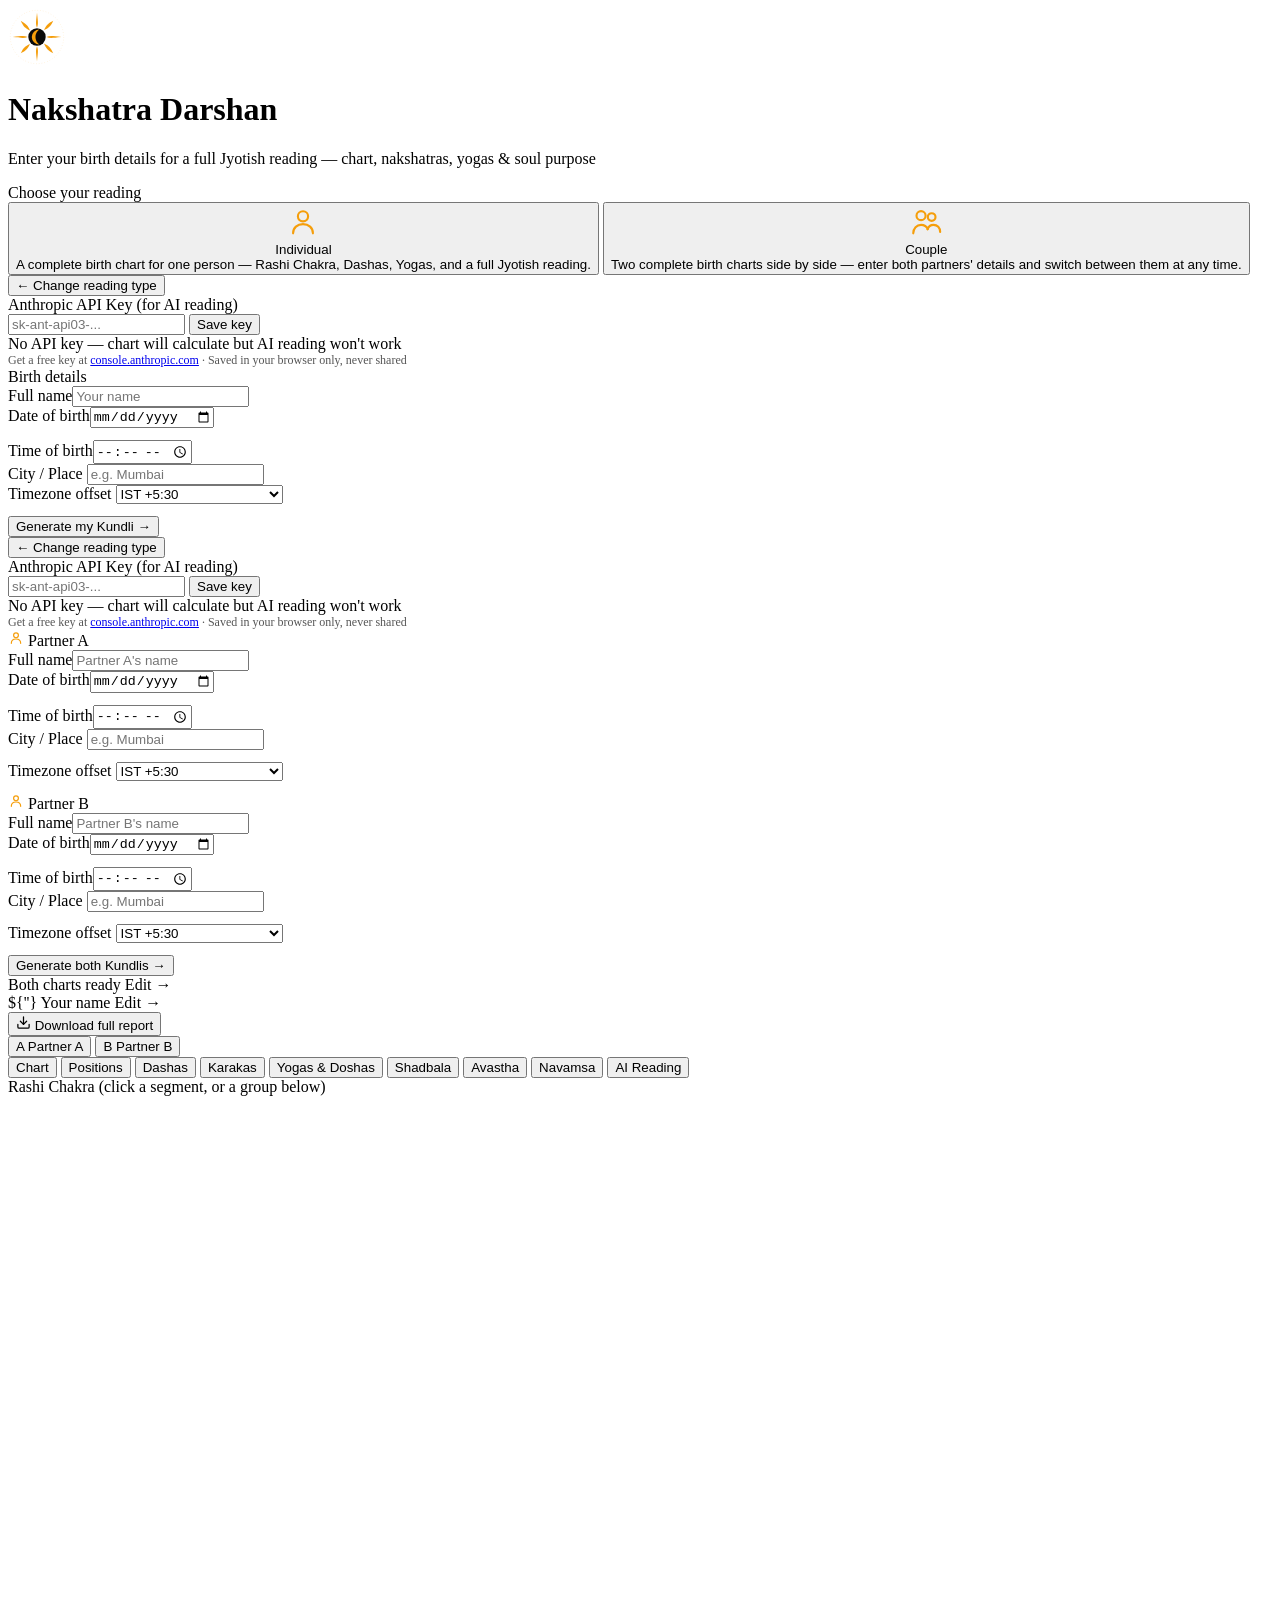
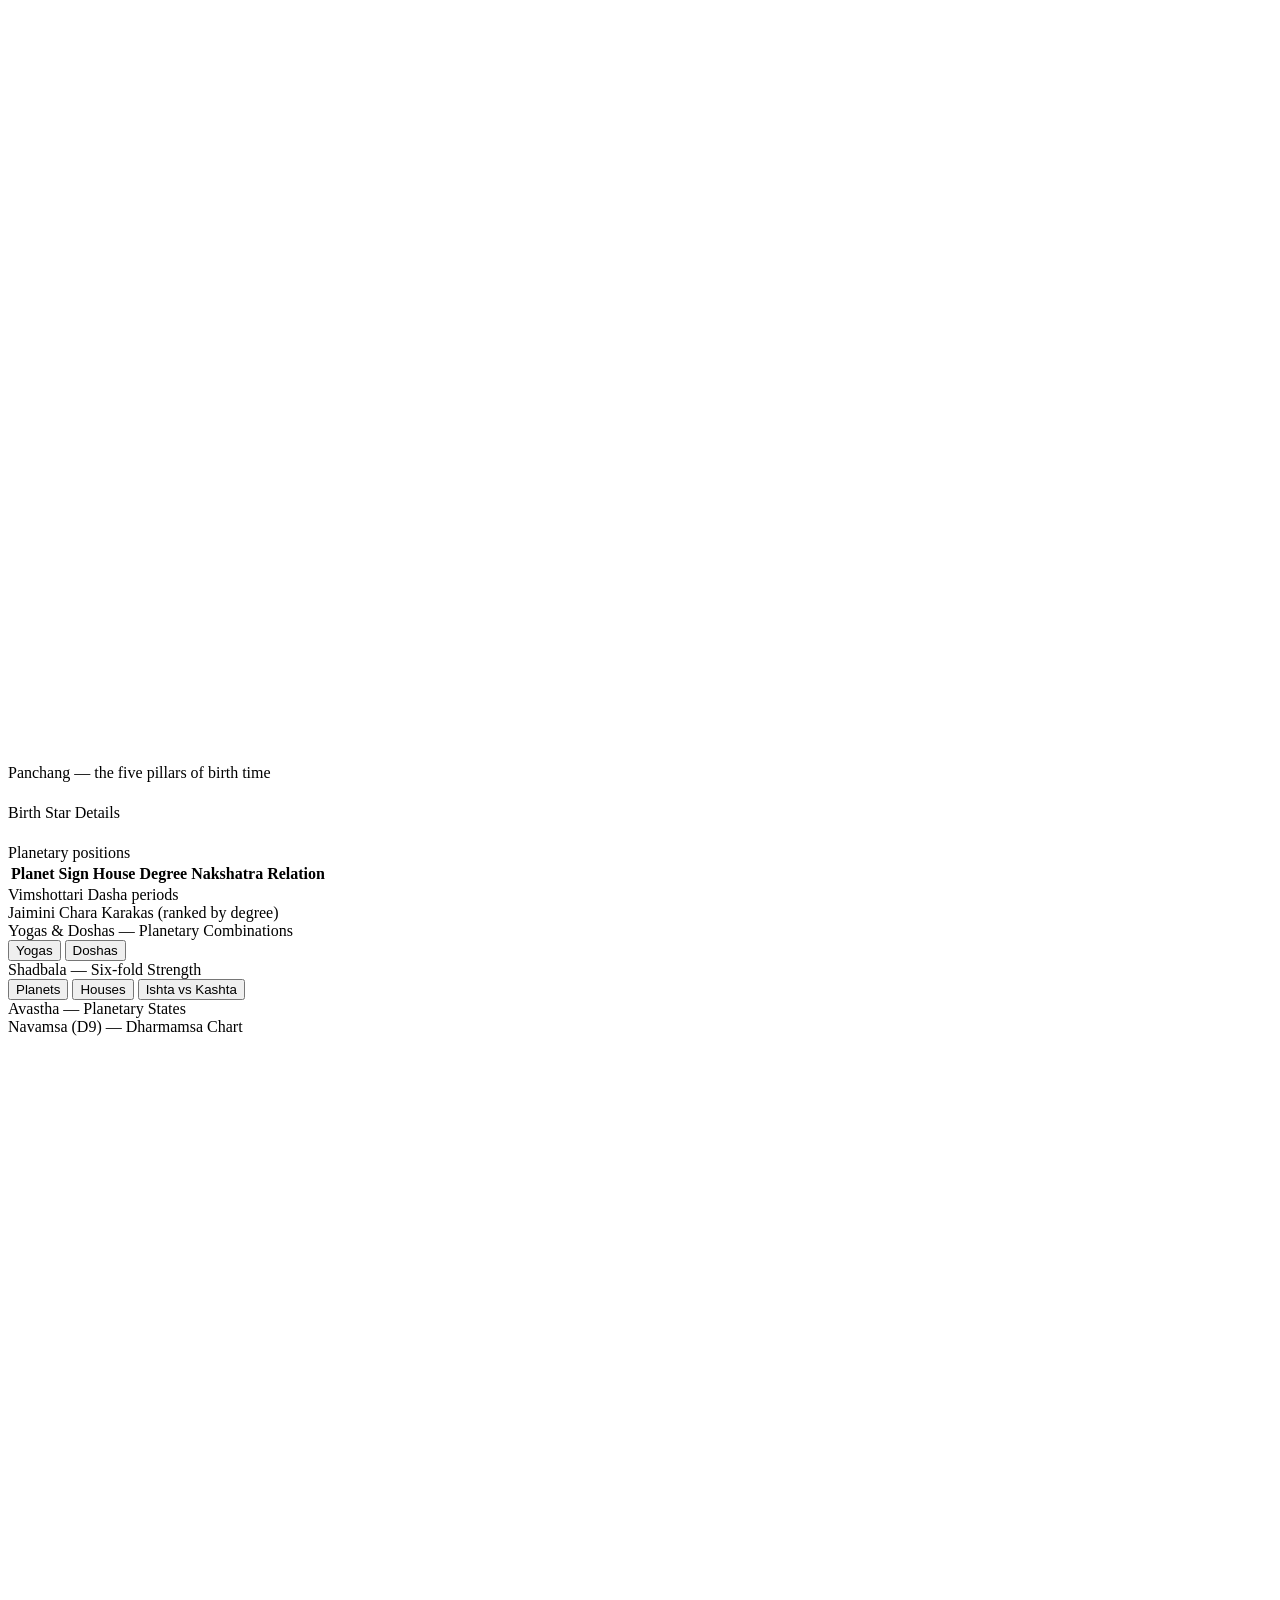
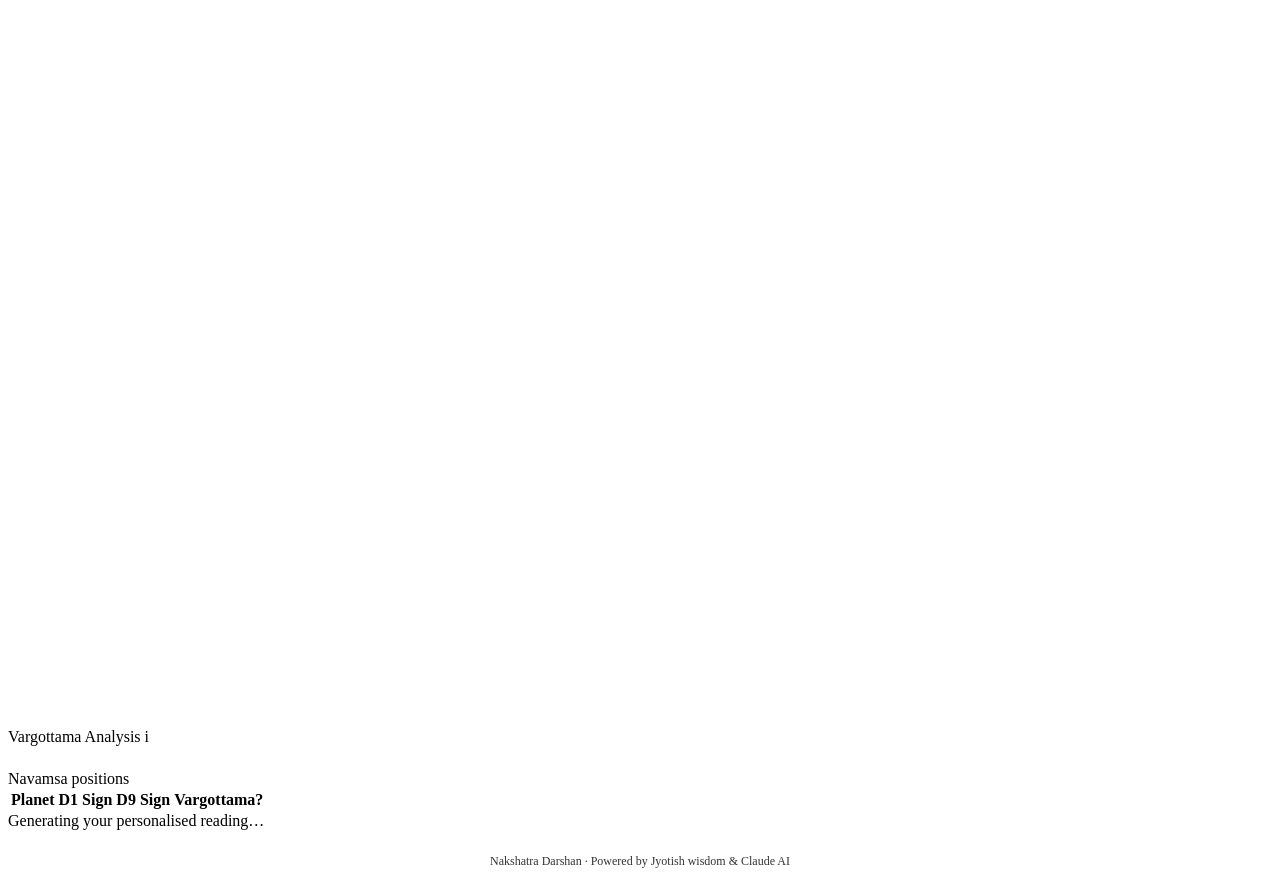
==== index.html @ e96b8506 "Add files via upload" ====
<!DOCTYPE html>
<html lang="en">
<head>
<meta charset="UTF-8">
<meta name="viewport" content="width=device-width, initial-scale=1.0">
<title>Nakshatra Darshan</title>
<link rel="icon" href="data:image/svg+xml,<svg xmlns='http://www.w3.org/2000/svg' viewBox='0 0 100 100'><g fill='%23f59e0b'><path d='M50 5 C51.8 22 53 26.5 50 34 C47 26.5 48.2 22 50 5 Z'/><path d='M50 95 C48.2 78 47 73.5 50 66 C53 73.5 51.8 78 50 95 Z'/><path d='M5 50 C22 48.2 26.5 47 34 50 C26.5 53 22 51.8 5 50 Z'/><path d='M95 50 C78 51.8 73.5 53 66 50 C73.5 47 78 48.2 95 50 Z'/><path d='M20 20 C30.5 26 33.5 29 38 39 C28 34.5 25 31.5 20 20 Z'/><path d='M80 80 C69.5 74 66.5 71 62 61 C72 65.5 75 68.5 80 80 Z'/><path d='M80 20 C74 30.5 71 33.5 61 38 C65.5 28 68.5 25 80 20 Z'/><path d='M20 80 C26 69.5 29 66.5 39 62 C34.5 72 31.5 75 20 80 Z'/></g><circle cx='50' cy='50' r='15.5' fill='%230a0a0a'/><path d='M54.5 36a14 14 0 1 0 0 28 17 17 0 0 1 0-28z' fill='%23f59e0b'/></svg>">
<link rel="stylesheet" href="css/styles.css">
</head>
<body>
<div class="app">

  <div class="hero">
    <div class="sun-icon">
      <svg width="58" height="58" viewBox="0 0 100 100" xmlns="http://www.w3.org/2000/svg">
        <circle cx="50" cy="50" r="46" fill="none" stroke="#f59e0b" stroke-width="0.6" stroke-dasharray="1.4 3.4" opacity="0.4"/>
        <g fill="#f59e0b">
          <path d="M50 8 C51.6 23 52.7 27 50 34 C47.3 27 48.4 23 50 8 Z"/>
          <path d="M50 92 C48.4 77 47.3 73 50 66 C52.7 73 51.6 77 50 92 Z"/>
          <path d="M8 50 C23 48.4 27 47.3 34 50 C27 52.7 23 51.6 8 50 Z"/>
          <path d="M92 50 C77 51.6 73 52.7 66 50 C73 47.3 77 48.4 92 50 Z"/>
          <path d="M22 22 C31.5 27.5 34 30 38 39 C29 34.5 26.5 32 22 22 Z"/>
          <path d="M78 78 C68.5 72.5 66 70 62 61 C71 65.5 73.5 68 78 78 Z"/>
          <path d="M78 22 C73.5 31.5 71 34 62 38 C66.5 29 69 26.5 78 22 Z"/>
          <path d="M22 78 C26.5 68.5 29 66 38 62 C33.5 71 31 73.5 22 78 Z"/>
        </g>
        <circle cx="50" cy="50" r="15" fill="#0a0a0a"/>
        <path d="M54 37a13 13 0 1 0 0 26 16 16 0 0 1 0-26z" fill="#f59e0b"/>
      </svg>
    </div>
    <h1>Nakshatra Darshan</h1>
    <p>Enter your birth details for a full Jyotish reading — chart, nakshatras, yogas & soul purpose</p>
  </div>

  <div id="mode-select" class="mode-select">
    <div class="mode-select-label">Choose your reading</div>
    <div class="mode-cards">
      <button class="mode-card" onclick="chooseMode('individual')">
        <div class="mode-card-icon">
          <svg width="34" height="34" viewBox="0 0 24 24" fill="none" stroke="#f59e0b" stroke-width="1.5" stroke-linecap="round" stroke-linejoin="round">
            <circle cx="12" cy="8" r="3.6"/>
            <path d="M5 20c0-4 3-6.5 7-6.5s7 2.5 7 6.5"/>
          </svg>
        </div>
        <div class="mode-card-title">Individual</div>
        <div class="mode-card-desc">A complete birth chart for one person — Rashi Chakra, Dashas, Yogas, and a full Jyotish reading.</div>
      </button>
      <button class="mode-card" onclick="chooseMode('couple')">
        <div class="mode-card-icon">
          <svg width="34" height="34" viewBox="0 0 24 24" fill="none" stroke="#f59e0b" stroke-width="1.5" stroke-linecap="round" stroke-linejoin="round">
            <circle cx="8.5" cy="7.5" r="3.2"/>
            <circle cx="16" cy="8.5" r="2.7"/>
            <path d="M3 20c0-3.6 2.5-6 5.5-6 2.2 0 4 1.2 4.8 3"/>
            <path d="M13 17.2c.7-2 2.4-3.2 4.3-3.2 2.7 0 4.7 2.1 4.7 5"/>
          </svg>
        </div>
        <div class="mode-card-title">Couple</div>
        <div class="mode-card-desc">Two complete birth charts side by side — enter both partners' details and switch between them at any time.</div>
      </button>
    </div>
  </div>

  <div id="individual-mode" class="hidden">
  <button class="mode-back-btn" onclick="backToModeSelect()">← Change reading type</button>

  <div class="card">
    <div class="section-title">Anthropic API Key (for AI reading)</div>
    <div class="api-key-field">
      <input type="password" id="api-key" placeholder="sk-ant-api03-...">
      <button onclick="saveKey()">Save key</button>
    </div>
    <div id="key-status" class="key-status key-missing">No API key — chart will calculate but AI reading won't work</div>
    <div style="font-size:12px;color:#555">Get a free key at <a href="https://console.anthropic.com" target="_blank">console.anthropic.com</a> · Saved in your browser only, never shared</div>
  </div>

  <div class="card" id="form-card">
    <div class="section-title">Birth details</div>
    <div class="form-grid" style="margin-bottom:12px">
      <div class="field"><label>Full name</label><input type="text" id="name" placeholder="Your name"></div>
      <div class="field"><label>Date of birth</label><input type="date" id="dob"></div>
    </div>
    <div class="form-grid three" style="margin-bottom:12px">
      <div class="field"><label>Time of birth</label><input type="time" id="tob"></div>
      <div class="field city-wrap">
        <label>City / Place</label>
        <input type="text" id="city" placeholder="e.g. Mumbai" autocomplete="off" oninput="cityInput(this.value)" onkeydown="cityKeydown(event)">
        <div class="city-dropdown hidden" id="city-dropdown"></div>
      </div>
      <div class="field"><label>Timezone offset</label>
        <select id="tz">
          <option value="-12">Baker Island −12</option>
          <option value="-11">Samoa −11</option>
          <option value="-10">Hawaii −10</option>
          <option value="-9.5">Marquesas −9:30</option>
          <option value="-9">Alaska −9</option>
          <option value="-8">PST −8</option>
          <option value="-7">MST −7</option>
          <option value="-6">CST −6</option>
          <option value="-5">EST −5</option>
          <option value="-4">Atlantic/Caracas −4</option>
          <option value="-3.5">Newfoundland −3:30</option>
          <option value="-3">Brazil/Argentina −3</option>
          <option value="-2">South Georgia −2</option>
          <option value="-1">Azores −1</option>
          <option value="0">UTC +0</option>
          <option value="1">CET +1</option>
          <option value="2">EET +2</option>
          <option value="3">MSK +3</option>
          <option value="3.5">Iran +3:30</option>
          <option value="4">GST +4</option>
          <option value="4.5">Afghanistan +4:30</option>
          <option value="5">PKT +5</option>
          <option value="5.5" selected>IST +5:30</option>
          <option value="5.75">NPT +5:45</option>
          <option value="6">BST +6</option>
          <option value="6.5">Myanmar +6:30</option>
          <option value="7">WIB +7</option>
          <option value="8">CST +8</option>
          <option value="8.75">Aus. Central West +8:45</option>
          <option value="9">JST/KST +9</option>
          <option value="9.5">ACST +9:30</option>
          <option value="10">AEST +10</option>
          <option value="10.5">Lord Howe +10:30</option>
          <option value="11">Solomon Islands +11</option>
          <option value="12">NZST +12</option>
          <option value="12.75">Chatham +12:45</option>
          <option value="13">Tonga +13</option>
          <option value="14">Line Islands +14</option>
        </select>
      </div>
    </div>
    <input type="hidden" id="lat">
    <input type="hidden" id="lon">
    <div class="loc-status" id="loc-status"></div>
    <div id="form-error" class="error hidden"></div>
    <button class="btn-primary" id="calc-btn" onclick="calculateChart()">Generate my Kundli →</button>
  </div>


  </div>

  <div id="couple-mode" class="hidden">
  <button class="mode-back-btn" onclick="backToModeSelect()">← Change reading type</button>

  <div class="card">
    <div class="section-title">Anthropic API Key (for AI reading)</div>
    <div class="api-key-field">
      <input type="password" id="api-key-couple" placeholder="sk-ant-api03-...">
      <button onclick="saveKeyCouple()">Save key</button>
    </div>
    <div id="key-status-couple" class="key-status key-missing">No API key — chart will calculate but AI reading won't work</div>
    <div style="font-size:12px;color:#555">Get a free key at <a href="https://console.anthropic.com" target="_blank">console.anthropic.com</a> · Saved in your browser only, never shared</div>
  </div>

  <div class="card" id="couple-form-card">
    <div class="couple-person-row">
      <div class="couple-person-block">
        <div class="couple-person-label">
          <svg width="16" height="16" viewBox="0 0 24 24" fill="none" stroke="#f59e0b" stroke-width="1.8" stroke-linecap="round" stroke-linejoin="round"><circle cx="12" cy="8" r="3.6"/><path d="M5 20c0-4 3-6.5 7-6.5s7 2.5 7 6.5"/></svg>
          Partner A
        </div>
        <div class="form-grid" style="margin-bottom:12px">
          <div class="field"><label>Full name</label><input type="text" id="name-a" placeholder="Partner A's name"></div>
          <div class="field"><label>Date of birth</label><input type="date" id="dob-a"></div>
        </div>
        <div class="form-grid" style="margin-bottom:12px">
          <div class="field"><label>Time of birth</label><input type="time" id="tob-a"></div>
          <div class="field city-wrap">
            <label>City / Place</label>
            <input type="text" id="city-a" placeholder="e.g. Mumbai" autocomplete="off" oninput="cityInputFor('a',this.value)" onkeydown="cityKeydownFor('a',event)">
            <div class="city-dropdown hidden" id="city-dropdown-a"></div>
          </div>
        </div>
        <div class="field" style="margin-bottom:12px"><label>Timezone offset</label>
          <select id="tz-a">
            <option value="-12">Baker Island −12</option>
            <option value="-11">Samoa −11</option>
            <option value="-10">Hawaii −10</option>
            <option value="-9.5">Marquesas −9:30</option>
            <option value="-9">Alaska −9</option>
            <option value="-8">PST −8</option>
            <option value="-7">MST −7</option>
            <option value="-6">CST −6</option>
            <option value="-5">EST −5</option>
            <option value="-4">Atlantic/Caracas −4</option>
            <option value="-3.5">Newfoundland −3:30</option>
            <option value="-3">Brazil/Argentina −3</option>
            <option value="-2">South Georgia −2</option>
            <option value="-1">Azores −1</option>
            <option value="0">UTC +0</option>
            <option value="1">CET +1</option>
            <option value="2">EET +2</option>
            <option value="3">MSK +3</option>
            <option value="3.5">Iran +3:30</option>
            <option value="4">GST +4</option>
            <option value="4.5">Afghanistan +4:30</option>
            <option value="5">PKT +5</option>
            <option value="5.5" selected>IST +5:30</option>
            <option value="5.75">NPT +5:45</option>
            <option value="6">BST +6</option>
            <option value="6.5">Myanmar +6:30</option>
            <option value="7">WIB +7</option>
            <option value="8">CST +8</option>
            <option value="8.75">Aus. Central West +8:45</option>
            <option value="9">JST/KST +9</option>
            <option value="9.5">ACST +9:30</option>
            <option value="10">AEST +10</option>
            <option value="10.5">Lord Howe +10:30</option>
            <option value="11">Solomon Islands +11</option>
            <option value="12">NZST +12</option>
            <option value="12.75">Chatham +12:45</option>
            <option value="13">Tonga +13</option>
            <option value="14">Line Islands +14</option>
          </select>
        </div>
        <input type="hidden" id="lat-a">
        <input type="hidden" id="lon-a">
        <div class="loc-status" id="loc-status-a"></div>
      </div>

      <div class="couple-divider"></div>

      <div class="couple-person-block">
        <div class="couple-person-label">
          <svg width="16" height="16" viewBox="0 0 24 24" fill="none" stroke="#f59e0b" stroke-width="1.8" stroke-linecap="round" stroke-linejoin="round"><circle cx="12" cy="8" r="3.6"/><path d="M5 20c0-4 3-6.5 7-6.5s7 2.5 7 6.5"/></svg>
          Partner B
        </div>
        <div class="form-grid" style="margin-bottom:12px">
          <div class="field"><label>Full name</label><input type="text" id="name-b" placeholder="Partner B's name"></div>
          <div class="field"><label>Date of birth</label><input type="date" id="dob-b"></div>
        </div>
        <div class="form-grid" style="margin-bottom:12px">
          <div class="field"><label>Time of birth</label><input type="time" id="tob-b"></div>
          <div class="field city-wrap">
            <label>City / Place</label>
            <input type="text" id="city-b" placeholder="e.g. Mumbai" autocomplete="off" oninput="cityInputFor('b',this.value)" onkeydown="cityKeydownFor('b',event)">
            <div class="city-dropdown hidden" id="city-dropdown-b"></div>
          </div>
        </div>
        <div class="field" style="margin-bottom:12px"><label>Timezone offset</label>
          <select id="tz-b">
            <option value="-12">Baker Island −12</option>
            <option value="-11">Samoa −11</option>
            <option value="-10">Hawaii −10</option>
            <option value="-9.5">Marquesas −9:30</option>
            <option value="-9">Alaska −9</option>
            <option value="-8">PST −8</option>
            <option value="-7">MST −7</option>
            <option value="-6">CST −6</option>
            <option value="-5">EST −5</option>
            <option value="-4">Atlantic/Caracas −4</option>
            <option value="-3.5">Newfoundland −3:30</option>
            <option value="-3">Brazil/Argentina −3</option>
            <option value="-2">South Georgia −2</option>
            <option value="-1">Azores −1</option>
            <option value="0">UTC +0</option>
            <option value="1">CET +1</option>
            <option value="2">EET +2</option>
            <option value="3">MSK +3</option>
            <option value="3.5">Iran +3:30</option>
            <option value="4">GST +4</option>
            <option value="4.5">Afghanistan +4:30</option>
            <option value="5">PKT +5</option>
            <option value="5.5" selected>IST +5:30</option>
            <option value="5.75">NPT +5:45</option>
            <option value="6">BST +6</option>
            <option value="6.5">Myanmar +6:30</option>
            <option value="7">WIB +7</option>
            <option value="8">CST +8</option>
            <option value="8.75">Aus. Central West +8:45</option>
            <option value="9">JST/KST +9</option>
            <option value="9.5">ACST +9:30</option>
            <option value="10">AEST +10</option>
            <option value="10.5">Lord Howe +10:30</option>
            <option value="11">Solomon Islands +11</option>
            <option value="12">NZST +12</option>
            <option value="12.75">Chatham +12:45</option>
            <option value="13">Tonga +13</option>
            <option value="14">Line Islands +14</option>
          </select>
        </div>
        <input type="hidden" id="lat-b">
        <input type="hidden" id="lon-b">
        <div class="loc-status" id="loc-status-b"></div>
      </div>
    </div>
    <div id="couple-form-error" class="error hidden"></div>
    <button class="btn-primary" id="calc-btn-couple" onclick="calculateCoupleCharts()">Generate both Kundlis →</button>
  </div>

  <div class="card collapsed-name-card hidden" id="couple-name-card" onclick="expandCoupleFormCard()">
    <span class="name-card-edit-spacer"></span>
    <span class="name-card-center">
      <span class="name-card-text" id="couple-name-card-text">Both charts ready</span>
    </span>
    <span class="name-card-edit">Edit →</span>
  </div>

  </div>

  <div class="card collapsed-name-card hidden" id="name-card" onclick="expandFormCard()">
    <span class="name-card-edit-spacer"></span>
    <span class="name-card-center">
      <span class="name-card-icon">${''}</span>
      <span class="name-card-text" id="name-card-text">Your name</span>
    </span>
    <span class="name-card-edit">Edit →</span>
  </div>

  <div class="download-row hidden" id="download-row">
    <button class="btn-download" onclick="downloadReport()">
      <svg width="15" height="15" viewBox="0 0 24 24" fill="none" stroke="currentColor" stroke-width="2" stroke-linecap="round" stroke-linejoin="round"><path d="M21 15v4a2 2 0 0 1-2 2H5a2 2 0 0 1-2-2v-4"/><polyline points="7 10 12 15 17 10"/><line x1="12" y1="15" x2="12" y2="3"/></svg>
      Download full report
    </button>
  </div>

  <div id="result-area" class="hidden">
    <div id="person-switcher" class="person-switcher hidden">
      <button class="person-switch-btn active" id="switch-btn-a" onclick="switchActivePerson('a')">
        <span class="person-switch-initial" id="switch-initial-a">A</span>
        <span id="switch-name-a">Partner A</span>
      </button>
      <button class="person-switch-btn" id="switch-btn-b" onclick="switchActivePerson('b')">
        <span class="person-switch-initial" id="switch-initial-b">B</span>
        <span id="switch-name-b">Partner B</span>
      </button>
    </div>
    <div class="card">
      <div class="tab-row">
        <button class="tab active" onclick="showTab('chart')">Chart</button>
        <button class="tab" onclick="showTab('positions')">Positions</button>
        <button class="tab" onclick="showTab('dashas')">Dashas</button>
        <button class="tab" onclick="showTab('karakas')">Karakas</button>
        <button class="tab" onclick="showTab('yogadosha')">Yogas &amp; Doshas</button>
        <button class="tab" onclick="showTab('shadbala')">Shadbala</button>
        <button class="tab" onclick="showTab('avastha')">Avastha</button>
        <button class="tab" onclick="showTab('navamsa')">Navamsa</button>
        <button class="tab" onclick="showTab('reading')">AI Reading</button>
      </div>

      <div id="tab-chart">
        <div class="section-title">Rashi Chakra (click a segment, or a group below)</div>
        <div class="trikona-btn-row" id="trikona-btn-row"></div>
        <div class="kundli-center">
          <svg class="kundli-svg" id="kundli-svg" viewBox="0 0 260 260" xmlns="http://www.w3.org/2000/svg" preserveAspectRatio="xMidYMid meet"></svg>
        </div>
        <div id="personality-snapshot" class="personality-snapshot hidden"></div>
        <div id="segment-detail" class="segment-detail hidden"></div>
        <div id="group-detail" class="segment-detail hidden"></div>
      </div>

      <div id="tab-positions" class="hidden">
        <div class="section-title">Panchang — the five pillars of birth time</div>
        <div id="panchang-grid" class="panchang-grid"></div>

        <div class="section-title" style="margin-top:22px">Birth Star Details</div>
        <div id="nakshatra-koota-grid" class="koota-grid"></div>

        <div class="section-title" style="margin-top:22px">Planetary positions</div>
        <div style="overflow-x:auto">
        <table class="planet-table">
          <thead><tr><th>Planet</th><th>Sign</th><th>House</th><th>Degree</th><th>Nakshatra</th><th>Relation</th></tr></thead>
          <tbody id="planet-tbody"></tbody>
        </table>
        </div>
      </div>

      <div id="tab-dashas" class="hidden">
        <div class="section-title">Vimshottari Dasha periods</div>
        <div id="dasha-list"></div>
      </div>

      <div id="tab-karakas" class="hidden">
        <div class="section-title">Jaimini Chara Karakas (ranked by degree)</div>
        <div id="karaka-list"></div>
      </div>

      <div id="tab-yogadosha" class="hidden">
        <div class="section-title">Yogas &amp; Doshas — Planetary Combinations</div>
        <div class="subtab-row">
          <button class="subtab active" onclick="showYDSubtab('yogas')">Yogas</button>
          <button class="subtab" onclick="showYDSubtab('doshas')">Doshas</button>
        </div>
        <div id="yd-content"></div>
      </div>

      <div id="tab-shadbala" class="hidden">
        <div class="section-title">Shadbala — Six-fold Strength</div>
        <div class="subtab-row">
          <button class="subtab active" onclick="showShadbalaSubtab('planets')">Planets</button>
          <button class="subtab" onclick="showShadbalaSubtab('houses')">Houses</button>
          <button class="subtab" onclick="showShadbalaSubtab('ishtakashta')">Ishta vs Kashta</button>
        </div>
        <div id="shadbala-sub-planets"><div id="shadbala-content"></div></div>
        <div id="shadbala-sub-houses" class="hidden"><div id="bhava-bala-content"></div></div>
        <div id="shadbala-sub-ishtakashta" class="hidden"><div id="ishta-kashta-content"></div></div>
      </div>

      <div id="tab-avastha" class="hidden">
        <div class="section-title">Avastha — Planetary States</div>
        <div id="avastha-content"></div>
      </div>

      <div id="tab-navamsa" class="hidden">
        <div class="section-title">Navamsa (D9) — Dharmamsa Chart</div>
        <div id="navamsa-asc-card" class="navamsa-asc-card"></div>
        <div class="kundli-center">
          <svg class="kundli-svg" id="navamsa-svg" viewBox="0 0 260 260" xmlns="http://www.w3.org/2000/svg" preserveAspectRatio="xMidYMid meet"></svg>
        </div>
        <div id="navamsa-segment-detail" class="segment-detail hidden"></div>
        <div class="section-title" id="vargottama-section-header" style="margin-top:1.5rem">Vargottama Analysis <span class="info-icon" id="vargottama-info-trigger">i</span></div>
        <div id="vargottama-summary"></div>
        <div class="section-title" style="margin-top:1.5rem">Navamsa positions</div>
        <div style="overflow-x:auto">
        <table class="planet-table">
          <thead><tr><th>Planet</th><th>D1 Sign</th><th>D9 Sign</th><th>Vargottama?</th></tr></thead>
          <tbody id="navamsa-tbody"></tbody>
        </table>
        </div>
      </div>

      <div id="tab-reading" class="hidden">
        <div id="reading-content">
          <div class="status"><span class="spinner"></span>Generating your personalised reading…</div>
        </div>
      </div>
    </div>
  </div>

  <div style="text-align:center;padding:1.5rem 0 0.5rem;font-size:12px;color:#333">
    Nakshatra Darshan · Powered by Jyotish wisdom & Claude AI
  </div>
</div>

<script src="js/ephemeris.js"></script>
<script src="js/vsop-data.js"></script>
<script src="js/ephemeris-cont.js"></script>
<script src="js/yogas-doshas-panchang.js"></script>
<script src="js/shadbala-dashas.js"></script>
<script src="js/timezone-lookup.js"></script>
<script src="js/app-state.js"></script>
<script src="js/render-chart.js"></script>
<script src="js/render-tabs.js"></script>
</body>
</html>
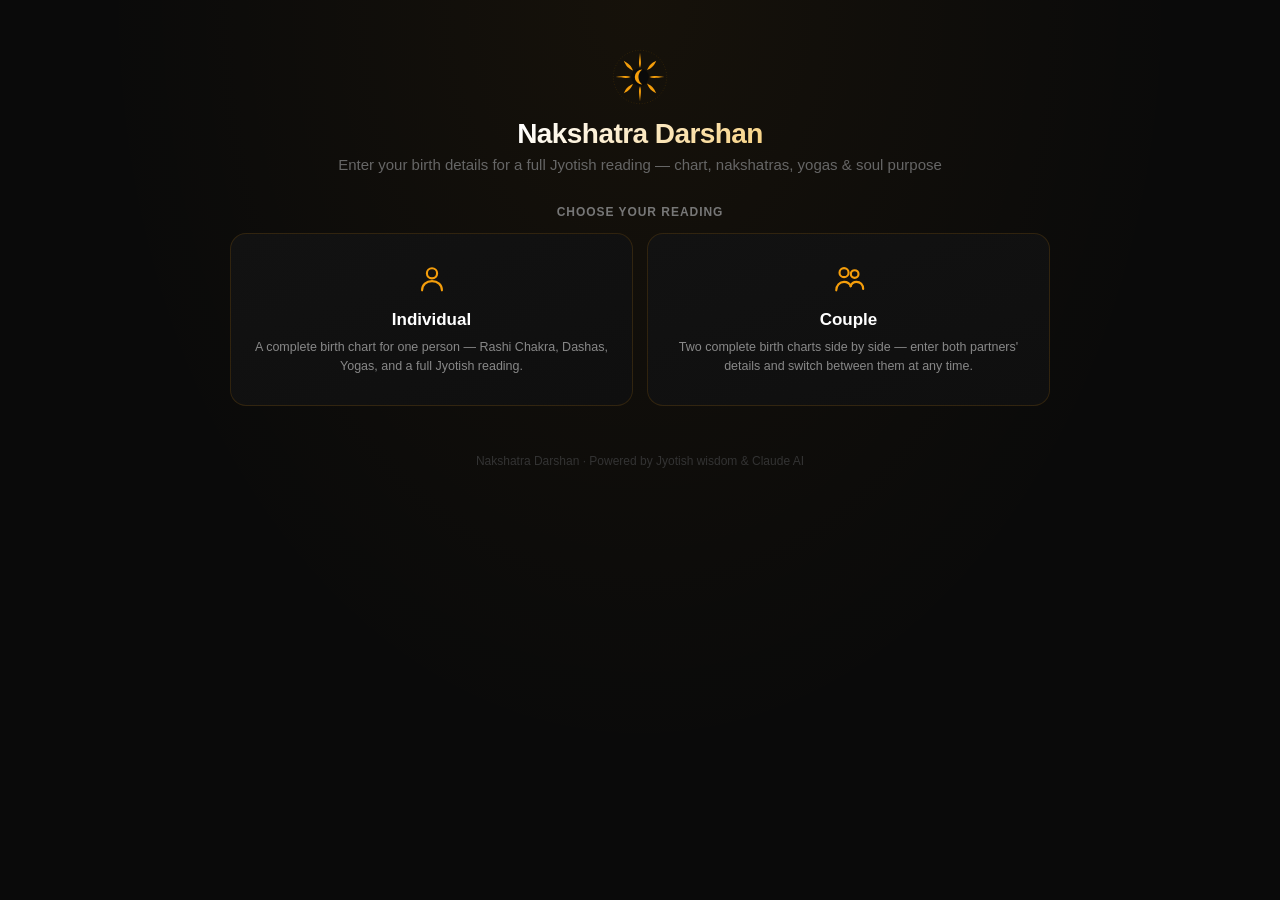
==== commit c14f4e4c: "Add files via upload" ====
--- a/index.html
+++ b/index.html
@@ -328,10 +328,10 @@
     <div class="card">
       <div class="tab-row">
         <button class="tab active" onclick="showTab('chart')">Chart</button>
-        <button class="tab" onclick="showTab('positions')">Positions</button>
+        <button class="tab" onclick="showTab('positions')">Panchang &amp; Positions</button>
         <button class="tab" onclick="showTab('dashas')">Dashas</button>
         <button class="tab" onclick="showTab('karakas')">Karakas</button>
-        <button class="tab" onclick="showTab('yogadosha')">Yogas &amp; Doshas</button>
+        <button class="tab" onclick="showTab('yogadosha')">Yog &amp; Dosh</button>
         <button class="tab" onclick="showTab('shadbala')">Shadbala</button>
         <button class="tab" onclick="showTab('avastha')">Avastha</button>
         <button class="tab" onclick="showTab('navamsa')">Navamsa</button>
@@ -353,10 +353,10 @@
         <div class="section-title">Panchang — the five pillars of birth time</div>
         <div id="panchang-grid" class="panchang-grid"></div>
 
-        <div class="section-title" style="margin-top:22px">Birth Star Details</div>
+        <div class="section-title" style="margin-top:26px">Birth Star &amp; Rashi</div>
         <div id="nakshatra-koota-grid" class="koota-grid"></div>
 
-        <div class="section-title" style="margin-top:22px">Planetary positions</div>
+        <div class="section-title" style="margin-top:26px">Planetary positions</div>
         <div style="overflow-x:auto">
         <table class="planet-table">
           <thead><tr><th>Planet</th><th>Sign</th><th>House</th><th>Degree</th><th>Nakshatra</th><th>Relation</th></tr></thead>
@@ -376,7 +376,7 @@
       </div>
 
       <div id="tab-yogadosha" class="hidden">
-        <div class="section-title">Yogas &amp; Doshas — Planetary Combinations</div>
+        <div class="section-title">Yog &amp; Dosh — Planetary Combinations</div>
         <div class="subtab-row">
           <button class="subtab active" onclick="showYDSubtab('yogas')">Yogas</button>
           <button class="subtab" onclick="showYDSubtab('doshas')">Doshas</button>
--- a/css/styles.css
+++ b/css/styles.css
@@ -0,0 +1,282 @@
+*{box-sizing:border-box;margin:0;padding:0}
+  body{font-family:-apple-system,BlinkMacSystemFont,'Segoe UI',sans-serif;background:#0a0a0a radial-gradient(ellipse at top,rgba(245,158,11,0.05),transparent 60%);color:#fff;min-height:100vh;padding:2rem 1rem}
+  .app{max-width:820px;margin:0 auto}
+  .hero{text-align:center;margin-bottom:2rem;padding-top:1rem}
+  .sun-icon{margin-bottom:12px}
+  .sun-icon svg{display:block;margin:0 auto}
+  .hero h1{font-size:28px;font-weight:600;margin-bottom:6px;letter-spacing:-0.02em;background:linear-gradient(135deg,#fff 35%,#f8d488 65%,#f59e0b 100%);-webkit-background-clip:text;background-clip:text;color:transparent}
+  .hero p{font-size:15px;color:#666}
+  .mode-select{margin-bottom:1.5rem}
+  .mode-select-label{text-align:center;font-size:12px;font-weight:600;color:#777;text-transform:uppercase;letter-spacing:0.08em;margin-bottom:14px}
+  .mode-cards{display:grid;grid-template-columns:1fr 1fr;gap:14px}
+  .mode-card{background:linear-gradient(160deg,#121212,#0f0f0f);border:1px solid rgba(245,158,11,0.14);border-radius:16px;padding:1.75rem 1.5rem;text-align:center;cursor:pointer;transition:all 0.2s;color:#fff;font-family:inherit}
+  .mode-card:hover{border-color:rgba(245,158,11,0.5);transform:translateY(-2px);box-shadow:0 8px 24px rgba(0,0,0,0.35)}
+  .mode-card-icon{display:flex;align-items:center;justify-content:center;margin-bottom:14px}
+  .mode-card-title{font-size:17px;font-weight:700;margin-bottom:8px;color:#fff}
+  .mode-card-desc{font-size:12.5px;color:#888;line-height:1.55}
+  .mode-back-btn{display:inline-block;background:none;border:none;color:#888;font-size:13px;cursor:pointer;margin-bottom:1rem;padding:0;font-family:inherit;transition:color 0.15s}
+  .mode-back-btn:hover{color:#f59e0b}
+  .couple-person-row{display:grid;grid-template-columns:1fr auto 1fr;gap:18px;align-items:start}
+  .couple-person-block{min-width:0}
+  .couple-person-label{display:flex;align-items:center;gap:7px;font-size:13px;font-weight:700;color:#f59e0b;margin-bottom:14px;text-transform:uppercase;letter-spacing:0.04em}
+  .couple-divider{width:1px;background:rgba(245,158,11,0.15);align-self:stretch;margin-top:6px}
+  .person-switcher{display:flex;gap:10px;margin-bottom:1rem}
+  .person-switch-btn{flex:1;display:flex;align-items:center;justify-content:center;gap:8px;padding:10px 14px;font-size:13.5px;font-weight:600;background:linear-gradient(160deg,#121212,#0f0f0f);border:1px solid rgba(245,158,11,0.14);border-radius:12px;color:#999;cursor:pointer;transition:all 0.2s;font-family:inherit}
+  .person-switch-btn:hover{border-color:rgba(245,158,11,0.4);color:#ccc}
+  .person-switch-btn.active{border-color:#f59e0b;color:#fff;background:linear-gradient(160deg,rgba(245,158,11,0.14),rgba(245,158,11,0.05))}
+  .person-switch-initial{width:22px;height:22px;border-radius:50%;background:rgba(245,158,11,0.15);border:1px solid rgba(245,158,11,0.4);display:flex;align-items:center;justify-content:center;font-size:11px;font-weight:700;color:#f59e0b;flex-shrink:0}
+  @media(max-width:640px){
+    .mode-cards{grid-template-columns:1fr}
+    .couple-person-row{grid-template-columns:1fr}
+    .couple-divider{display:none}
+  }
+  .card{background:linear-gradient(160deg,#121212,#0f0f0f);border:1px solid rgba(245,158,11,0.1);border-radius:14px;padding:1.5rem;margin-bottom:1rem;box-shadow:0 2px 16px rgba(0,0,0,0.3)}
+  .collapsed-name-card{display:grid;grid-template-columns:1fr auto 1fr;align-items:center;gap:10px;padding:0.9rem 1.25rem;cursor:pointer;transition:border-color 0.2s}
+  .collapsed-name-card:hover{border-color:rgba(245,158,11,0.35)}
+  .collapsed-name-card .name-card-edit-spacer{justify-self:start}
+  .collapsed-name-card .name-card-center{display:flex;align-items:center;gap:10px;justify-self:center}
+  .collapsed-name-card .name-card-icon{width:30px;height:30px;border-radius:50%;background:rgba(245,158,11,0.12);border:1px solid rgba(245,158,11,0.4);display:flex;align-items:center;justify-content:center;color:#f59e0b;font-weight:700;font-size:13px;flex-shrink:0}
+  .collapsed-name-card .name-card-text{font-size:15px;font-weight:600;color:#fff;white-space:nowrap}
+  .collapsed-name-card .name-card-edit{font-size:12px;color:#888;justify-self:end}
+  .collapsed-name-card:hover .name-card-edit{color:#f59e0b}
+  .download-row{margin-bottom:1rem}
+  .btn-download{width:100%;display:flex;align-items:center;justify-content:center;gap:8px;padding:11px;font-size:13.5px;font-weight:600;background:transparent;color:#f59e0b;border:1px solid rgba(245,158,11,0.35);border-radius:10px;cursor:pointer;transition:all 0.2s}
+  .btn-download:hover{background:rgba(245,158,11,0.08);border-color:#f59e0b}
+  .form-grid{display:grid;grid-template-columns:1fr 1fr;gap:12px}
+  .form-grid.three{grid-template-columns:1fr 1fr 1fr}
+  .field{display:flex;flex-direction:column;gap:5px}
+  .field label{font-size:13px;color:#888;font-weight:500}
+  .field input,.field select{width:100%;padding:9px 12px;font-size:14px;border:1px solid #2a2a2a;border-radius:8px;background:#1a1a1a;color:#fff;outline:none;transition:border-color 0.2s}
+  .field input:focus,.field select:focus{border-color:#f59e0b}
+  .field input::placeholder{color:#444}
+  .field select option{background:#1a1a1a;color:#fff}
+  .section-title{font-size:11px;font-weight:600;color:#555;text-transform:uppercase;letter-spacing:0.08em;margin-bottom:14px}
+  .btn-primary{width:100%;padding:12px;font-size:15px;font-weight:600;background:linear-gradient(135deg,#fbbf3f,#f59e0b);color:#0a0a0a;border:none;border-radius:10px;cursor:pointer;margin-top:8px;transition:all 0.2s;box-shadow:0 2px 12px rgba(245,158,11,0.25)}
+  .btn-primary:hover{opacity:0.92;box-shadow:0 4px 18px rgba(245,158,11,0.4)}
+  .btn-primary:disabled{opacity:0.4;cursor:not-allowed}
+  .loc-status{font-size:12px;color:#666;margin-top:6px;min-height:16px}
+  .city-wrap{position:relative}
+  .city-dropdown{position:absolute;top:calc(100% + 4px);left:0;right:0;background:#1a1a1a;border:1px solid #333;border-radius:8px;z-index:100;overflow:hidden;box-shadow:0 8px 24px rgba(0,0,0,0.5)}
+  .city-option{padding:9px 12px;font-size:13px;color:#ddd;cursor:pointer;border-bottom:1px solid #222;transition:background 0.1s}
+  .city-option:last-child{border-bottom:none}
+  .city-option:hover,.city-option.focused{background:#252525}
+  .city-option .city-name{font-weight:500;color:#fff}
+  .city-option .city-sub{font-size:11px;color:#666;margin-top:1px}
+  .kundli-center{display:flex;justify-content:center;padding:0.5rem 0}
+  .kundli-svg{width:100%;max-width:640px;aspect-ratio:1/1;height:auto;flex-shrink:0;cursor:pointer}
+  .kundli-svg .wedge-hit{transition:fill 0.15s}
+  .kundli-svg .wedge-hit:hover{fill:rgba(245,158,11,0.07)}
+  .segment-detail{position:relative;background:linear-gradient(135deg,#141414,#0e0e0e);border:1px solid rgba(245,158,11,0.18);border-radius:14px;padding:18px 18px 16px;margin-top:14px;font-size:13px;line-height:1.6;color:#ccc;overflow:hidden;box-shadow:0 4px 24px rgba(0,0,0,0.4)}
+  .segment-detail .seg-watermark{position:absolute;top:50%;right:-22px;transform:translateY(-50%);opacity:0.05;pointer-events:none;user-select:none}
+  .segment-detail .seg-watermark svg{display:block}
+  .segment-detail .seg-close{position:absolute;top:12px;right:14px;cursor:pointer;color:#555;font-size:13px;width:22px;height:22px;display:flex;align-items:center;justify-content:center;border-radius:50%;transition:all 0.15s;z-index:2}
+  .segment-detail .seg-close:hover{color:#fff;background:#222}
+  .segment-detail .seg-header{display:flex;align-items:center;gap:13px;margin-bottom:14px;position:relative;z-index:1}
+  .segment-detail .seg-rashi-icon{flex-shrink:0;filter:drop-shadow(0 0 10px rgba(245,158,11,0.4))}
+  .segment-detail .seg-rashi-icon svg{display:block}
+  .segment-detail .seg-title{font-size:16px;font-weight:600;color:#fff}
+  .segment-detail .seg-sub{font-size:12px;color:#888;margin-top:2px}
+  .segment-detail .seg-section-label{font-size:11px;font-weight:600;color:#666;text-transform:uppercase;letter-spacing:0.06em;margin:14px 0 8px;position:relative;z-index:1}
+  .planet-chip-row{display:flex;flex-wrap:wrap;gap:8px;position:relative;z-index:1}
+  .planet-chip{display:flex;align-items:center;gap:10px;background:rgba(255,255,255,0.025);border:1px solid #262626;border-radius:10px;padding:9px 12px;min-width:130px;flex:1}
+  .planet-chip.empty{color:#666;flex:none;width:100%;gap:8px}
+  .planet-chip.asc-chip{border-color:rgba(245,158,11,0.4);background:rgba(245,158,11,0.07)}
+  .planet-chip-icon{flex-shrink:0;width:30px;height:30px;display:flex;align-items:center;justify-content:center}
+  .planet-chip-icon svg{display:block}
+  .planet-chip-icon.asc-icon{font-size:11px;font-weight:700;color:#f59e0b;border:1.5px solid #f59e0b;border-radius:50%;width:28px;height:28px}
+  .planet-chip-body{min-width:0}
+  .planet-chip-name{font-size:11.5px;font-weight:600;color:#fff;text-transform:uppercase;letter-spacing:0.03em}
+  .planet-chip-deg{font-size:15px;font-weight:700;color:#f59e0b;line-height:1.3}
+  .planet-chip-nak{font-size:11px;color:#888}
+  .aspect-chip-row{display:flex;flex-wrap:wrap;gap:6px;position:relative;z-index:1}
+  .aspect-chip{display:inline-flex;align-items:center;gap:5px;background:rgba(255,255,255,0.04);border:1px solid #2a2a2a;border-radius:20px;padding:4px 12px 4px 8px;font-size:12px;color:#ddd}
+  .aspect-chip svg{display:block;opacity:0.8}
+  .aspect-chip.none{color:#555;padding:4px 12px}
+  .planet-table{width:100%;font-size:13px;border-collapse:collapse}
+  .planet-table th{text-align:left;color:#555;padding:4px 8px 8px 0;font-weight:500;border-bottom:1px solid #222;font-size:12px}
+  .planet-table td{padding:5px 8px 5px 0;border-bottom:1px solid #1e1e1e;color:#ddd;font-size:13px}
+  .planet-table td:first-child{color:#666}
+  .nak-badge{font-size:11px;color:#555;margin-left:4px}
+  .rel-badge{display:inline-block;font-size:11px;font-weight:600;padding:2px 8px;border-radius:10px}
+  .rel-friend{background:rgba(34,197,94,0.12);color:#4ade80;border:1px solid rgba(34,197,94,0.3)}
+  .rel-neutral{background:rgba(245,158,11,0.1);color:#fbbf24;border:1px solid rgba(245,158,11,0.25)}
+  .rel-enemy{background:rgba(239,68,68,0.1);color:#f87171;border:1px solid rgba(239,68,68,0.3)}
+  .dignity-tag{display:inline-block;font-size:10px;font-weight:600;padding:1px 7px;border-radius:9px;margin-left:5px}
+  .dignity-exalted{background:rgba(245,158,11,0.18);color:#f59e0b}
+  .dignity-debilitated{background:rgba(239,68,68,0.15);color:#f87171}
+  .dignity-own{background:rgba(255,255,255,0.08);color:#ccc}
+  .planet-table{font-size:12.5px}
+  .planet-table td,.planet-table th{white-space:nowrap;padding-right:14px}
+  .trikona-btn-row{display:flex;flex-wrap:wrap;gap:6px;margin-bottom:14px}
+  .trikona-btn{font-size:11.5px;font-weight:600;padding:6px 12px;border-radius:20px;border:1px solid #2a2a2a;background:#161616;color:#999;cursor:pointer;transition:all 0.15s}
+  .trikona-btn:hover{border-color:rgba(245,158,11,0.4);color:#ddd}
+  .trikona-btn.active{background:rgba(245,158,11,0.14);border-color:#f59e0b;color:#f59e0b}
+  .house-highlight{transition:fill 0.2s}
+  .group-house-grid{display:flex;flex-direction:column;gap:10px;position:relative;z-index:1}
+  .group-house-card{background:rgba(255,255,255,0.025);border:1px solid #262626;border-radius:10px;padding:12px}
+  .group-house-head{display:flex;align-items:center;gap:10px}
+  .group-house-title{font-size:13.5px;font-weight:600;color:#fff}
+  .personality-snapshot{background:linear-gradient(135deg,rgba(245,158,11,0.08),rgba(245,158,11,0.02));border:1px solid rgba(245,158,11,0.25);border-radius:12px;padding:14px 16px;margin-top:14px;font-size:13px;line-height:1.7;color:#ccc}
+  .personality-snapshot .ps-title{font-size:13px;font-weight:700;color:#f59e0b;margin-bottom:6px;text-transform:uppercase;letter-spacing:0.04em;font-size:11px}
+  .personality-snapshot .ps-row{margin-top:8px}
+  .personality-snapshot .ps-label{color:#f59e0b;font-weight:600}
+  .karaka-card{background:rgba(255,255,255,0.025);border:1px solid #262626;border-radius:12px;padding:14px;margin-bottom:10px}
+  .karaka-card-head{display:flex;align-items:center;gap:12px;margin-bottom:8px}
+  .karaka-icon{flex-shrink:0;width:26px;height:26px;display:flex;align-items:center;justify-content:center}
+  .karaka-icon svg{display:block}
+  .karaka-card-titles{flex:1;min-width:0}
+  .karaka-name-row{display:flex;align-items:center;gap:6px}
+  .karaka-name{font-size:14.5px;font-weight:700;color:#f59e0b}
+  .karaka-short{font-size:12px;color:#777}
+  .info-icon{display:inline-flex;align-items:center;justify-content:center;width:16px;height:16px;border-radius:50%;border:1px solid #555;color:#888;font-size:10px;font-style:italic;font-weight:700;cursor:pointer;flex-shrink:0;transition:all 0.15s}
+  .info-icon:hover{border-color:#f59e0b;color:#f59e0b}
+  .karaka-signifies{font-size:12.5px;color:#999;line-height:1.6;padding-left:38px}
+  .karaka-planet-summary{font-size:12.5px;color:#bbb;line-height:1.7;padding:10px 0 0 38px;margin-top:8px;border-top:1px solid #222}
+  .info-overlay{position:fixed;top:0;left:0;right:0;bottom:0;background:rgba(0,0,0,0.65);display:flex;align-items:center;justify-content:center;z-index:1000;padding:20px}
+  .info-modal{position:relative;background:#161616;border:1px solid rgba(245,158,11,0.25);border-radius:14px;padding:20px;max-width:420px;box-shadow:0 12px 40px rgba(0,0,0,0.5)}
+  .shadbala-intro{display:flex;align-items:center;gap:8px;margin-bottom:14px}
+  .navamsa-asc-card{display:flex;align-items:center;gap:14px;background:rgba(245,158,11,0.06);border:1px solid rgba(245,158,11,0.25);border-radius:12px;padding:14px 16px;margin-bottom:14px}
+  .navamsa-asc-icon{flex-shrink:0;filter:drop-shadow(0 0 10px rgba(245,158,11,0.4))}
+  .navamsa-asc-icon svg{display:block}
+  .navamsa-asc-title{font-size:15px;font-weight:700;color:#fff}
+  .navamsa-asc-sub{font-size:12px;color:#999;margin-top:2px}
+  .vargottama-chip-row{display:flex;flex-wrap:wrap;gap:6px;margin-top:10px}
+  .vargottama-chip{display:inline-flex;align-items:center;gap:6px;background:rgba(34,197,94,0.1);border:1px solid rgba(34,197,94,0.3);border-radius:20px;padding:5px 12px 5px 8px;font-size:12px;color:#4ade80;font-weight:600}
+  .vargottama-chip svg{display:block}
+  .vargottama-empty{font-size:12.5px;color:#666;padding:6px 0}
+  .vargottama-planet-card{background:rgba(255,255,255,0.025);border:1px solid #262626;border-radius:12px;padding:14px}
+  .vargottama-planet-card.vargottama-yes{border-color:rgba(74,222,128,0.35);background:rgba(74,222,128,0.05)}
+  .shadbala-grid{display:flex;flex-direction:column;gap:10px}
+  .shadbala-card{background:rgba(255,255,255,0.025);border:1px solid #262626;border-radius:12px;padding:14px}
+  .shadbala-card-head{display:flex;align-items:center;gap:10px}
+  .shadbala-planet-name{font-size:14px;font-weight:700;color:#fff}
+  .shadbala-status{font-size:11px;font-weight:600;padding:3px 10px;border-radius:12px;flex-shrink:0}
+  .sb-strong{background:rgba(34,197,94,0.12);color:#4ade80;border:1px solid rgba(34,197,94,0.3)}
+  .sb-weak{background:rgba(245,158,11,0.1);color:#fbbf24;border:1px solid rgba(245,158,11,0.25)}
+  .shadbala-breakdown{width:100%;font-size:11.5px;border-collapse:collapse;margin-top:6px}
+  .shadbala-breakdown td{padding:3px 0;color:#bbb;border-bottom:1px solid #1c1c1c}
+  .shadbala-breakdown td:last-child{text-align:right;font-weight:500}
+  .shadbala-total-row td{border-top:1px solid #333;border-bottom:none;padding-top:6px;font-weight:700;color:#f59e0b}
+  .ik-legend{display:flex;gap:18px;justify-content:center;margin-top:10px}
+  .ik-legend-item{display:flex;align-items:center;gap:6px;font-size:12px;color:#aaa}
+  .ik-dot{width:9px;height:9px;border-radius:50%;display:inline-block}
+  .ik-narrative-list{display:flex;flex-direction:column;gap:8px}
+  .ik-narrative{font-size:12.5px;color:#aaa;line-height:1.6;background:rgba(255,255,255,0.025);border:1px solid #262626;border-radius:10px;padding:10px 12px}
+  .ik-narrative strong{color:#f59e0b}
+  .table-planet-cell{display:inline-flex;align-items:center;gap:6px}
+  .yd-empty{font-size:13px;color:#888;line-height:1.6;padding:1rem 0}
+  .yd-chip-row{display:flex;flex-wrap:wrap;gap:8px;margin-bottom:16px}
+  .yd-chip{display:inline-flex;align-items:center;gap:7px;font-size:12.5px;font-weight:600;padding:7px 13px;border-radius:20px;border:1px solid #2a2a2a;background:#161616;color:#999;cursor:pointer;transition:all 0.15s}
+  .yd-chip:hover{border-color:rgba(245,158,11,0.4);color:#ddd}
+  .yd-chip.active{background:rgba(245,158,11,0.12);border-color:#f59e0b;color:#fff}
+  .yd-chip-dot{width:7px;height:7px;border-radius:50%;flex-shrink:0}
+  .yd-detail-card{background:linear-gradient(135deg,#141414,#0e0e0e);border:1px solid rgba(245,158,11,0.18);border-radius:14px;padding:18px}
+  .panchang-grid{display:grid;grid-template-columns:repeat(2,1fr);gap:12px}
+  .panchang-card{background:linear-gradient(135deg,#141414,#0e0e0e);border:1px solid rgba(245,158,11,0.15);border-radius:12px;padding:14px 16px}
+  .panchang-label{font-size:10.5px;font-weight:600;color:#666;text-transform:uppercase;letter-spacing:0.06em;margin-bottom:5px}
+  .panchang-value{font-size:15px;font-weight:700;color:#fff;display:flex;align-items:center;gap:8px;flex-wrap:wrap}
+  .panchang-sub{font-size:12px;color:#999;line-height:1.5;margin-top:5px}
+  .panchang-nature-tag{font-size:10px;font-weight:700;padding:2px 8px;border-radius:10px;border:1px solid}
+  .koota-grid{display:grid;grid-template-columns:repeat(3,1fr);gap:12px}
+  .koota-card{background:linear-gradient(135deg,#141414,#0e0e0e);border:1px solid rgba(245,158,11,0.15);border-radius:12px;padding:14px 16px}
+  .koota-card-head{font-size:13px;font-weight:700;color:#f59e0b;margin-bottom:10px;padding-bottom:8px;border-bottom:1px solid #222}
+  .koota-row{display:flex;align-items:center;justify-content:space-between;gap:8px;margin-top:6px}
+  .koota-key{font-size:11.5px;color:#888;font-weight:600}
+  .koota-val{font-size:12.5px;color:#fff;font-weight:600;text-align:right}
+  .koota-desc{font-size:11px;color:#777;line-height:1.5;margin-top:3px;margin-bottom:4px}
+  @media(max-width:700px){
+    .panchang-grid{grid-template-columns:1fr}
+    .koota-grid{grid-template-columns:1fr}
+  }
+  .yd-dosha-card{border-color:rgba(248,113,113,0.18)}
+  .yd-detail-head{display:flex;align-items:flex-start;justify-content:space-between;gap:12px;margin-bottom:12px}
+  .yd-detail-name{font-size:16.5px;font-weight:700;color:#fff;margin-bottom:6px}
+  .yd-detail-planets{display:flex;flex-wrap:wrap;gap:6px}
+  .yd-planet-tag{display:inline-flex;align-items:center;gap:5px;font-size:11.5px;color:#bbb;background:rgba(255,255,255,0.04);border:1px solid #262626;border-radius:14px;padding:3px 9px 3px 6px}
+  .yd-strength-badge{flex-shrink:0;font-size:11px;font-weight:700;padding:4px 11px;border-radius:12px;border:1px solid;white-space:nowrap}
+  .yd-strength-bar-wrap{height:5px;background:#1e1e1e;border-radius:3px;overflow:hidden;margin-bottom:16px}
+  .yd-strength-bar{height:100%;border-radius:3px}
+  .yd-section-label{font-size:11px;font-weight:600;color:#666;text-transform:uppercase;letter-spacing:0.06em;margin:14px 0 6px}
+  .yd-detail-text{font-size:13px;line-height:1.65;color:#ccc}
+  .yd-dasha-note{display:flex;align-items:flex-start;gap:9px;margin-top:16px;padding:11px 13px;background:rgba(245,158,11,0.06);border:1px solid rgba(245,158,11,0.2);border-radius:10px;font-size:12.5px;line-height:1.6;color:#bbb}
+  .yd-dasha-note .info-icon{margin-top:1px;cursor:default}
+  .pratyantar-toggle{font-size:11px;color:#666;cursor:pointer;padding:4px 0 4px 16px;transition:color 0.15s}
+  .pratyantar-toggle:hover{color:#f59e0b}
+  .pratyantar-list{padding:0 0 6px 28px;border-bottom:1px solid #1a1a1a}
+  .pratyantar-row{display:flex;align-items:center;gap:8px;padding:4px 0}
+  .pratyantar-row .pratyantar-lord{font-size:11.5px;color:#888;min-width:78px}
+  .pratyantar-row .dasha-bar-wrap{height:2px}
+  .pratyantar-row .dasha-bar{background:#3a3a3a}
+  .pratyantar-active .pratyantar-lord{color:#f59e0b}
+  .pratyantar-active .dasha-bar{background:#f59e0b}
+  .pratyantar-row .dasha-dates{font-size:10.5px;color:#555;min-width:118px}
+  .sookshma-toggle{font-size:10.5px;color:#555;cursor:pointer;padding:3px 0 3px 14px}
+  .sookshma-toggle:hover{color:#f59e0b}
+  .sookshma-list{padding:0 0 4px 24px}
+  .sookshma-row{display:flex;align-items:center;gap:7px;padding:2px 0;font-size:10.5px;color:#666}
+  .sookshma-row.sookshma-active{color:#f59e0b}
+  .sookshma-row .dasha-dates{font-size:10px;color:#555;min-width:110px}
+  .table-planet-cell svg{display:block}
+  .av-good{background:rgba(34,197,94,0.12);color:#4ade80;border:1px solid rgba(34,197,94,0.3)}
+  .av-mixed{background:rgba(245,158,11,0.1);color:#fbbf24;border:1px solid rgba(245,158,11,0.25)}
+  .av-bad{background:rgba(239,68,68,0.1);color:#f87171;border:1px solid rgba(239,68,68,0.3)}
+  .avastha-detail-row{font-size:12px;color:#aaa;line-height:1.6;margin-top:8px;padding-left:38px}
+  .avastha-detail-row strong{color:#f59e0b}
+  .dasha-row{display:flex;align-items:center;gap:10px;padding:9px 0;border-bottom:1px solid #1e1e1e;cursor:pointer}
+  .dasha-block:last-child .dasha-row{border-bottom:none}
+  .dasha-lord{font-weight:600;font-size:14px;min-width:36px;color:#ddd}
+  .dasha-bar-wrap{flex:1;height:4px;background:#1e1e1e;border-radius:3px;overflow:hidden}
+  .dasha-bar{height:100%;background:#555;border-radius:3px}
+  .dasha-dates{font-size:12px;color:#555;min-width:130px;text-align:right}
+  .dasha-active .dasha-lord{color:#f59e0b}
+  .dasha-active .dasha-bar{background:#f59e0b}
+  .dasha-active-badge{font-size:10px;background:rgba(245,158,11,0.15);color:#f59e0b;padding:1px 7px;border-radius:10px;margin-left:4px;font-weight:600;border:1px solid rgba(245,158,11,0.3)}
+  .dasha-chevron{font-size:11px;color:#555;margin-left:4px;width:14px;text-align:center;cursor:pointer}
+  .dasha-row:hover .dasha-chevron{color:#f59e0b}
+  .antardasha-row .dasha-chevron:hover{color:#f59e0b}
+  .antardasha-list{padding:2px 0 10px 18px;border-bottom:1px solid #1e1e1e}
+  .dasha-block:last-child .antardasha-list{border-bottom:none}
+  .antardasha-row{display:flex;align-items:center;gap:10px;padding:6px 0}
+  .antardasha-lord{font-weight:500;font-size:12.5px;min-width:60px;color:#999}
+  .antardasha-bar-wrap{height:3px}
+  .antardasha-bar{background:#444}
+  .antardasha-active .antardasha-lord{color:#f59e0b}
+  .antardasha-active .antardasha-bar{background:#f59e0b}
+  .reading-section{margin-bottom:1.5rem}
+  .reading-section h3{font-size:15px;font-weight:600;margin-bottom:8px;color:#f59e0b}
+  .reading-text{font-size:14px;line-height:1.85;color:#bbb}
+  .reading-text strong{color:#fff;font-weight:500}
+  .status{font-size:14px;color:#555;text-align:center;padding:2rem;line-height:1.7}
+  .spinner{display:inline-block;width:16px;height:16px;border:2px solid #2a2a2a;border-top-color:#f59e0b;border-radius:50%;animation:spin 0.7s linear infinite;vertical-align:-3px;margin-right:8px}
+  @keyframes spin{to{transform:rotate(360deg)}}
+  .tab-row{display:flex;gap:0;margin-bottom:1.4rem;border-bottom:1px solid #222;overflow-x:auto;scrollbar-width:none}
+  .subtab-row{display:flex;gap:6px;margin-bottom:1.2rem;flex-wrap:wrap}
+  .subtab{font-size:12px;font-weight:600;padding:6px 13px;border-radius:18px;border:1px solid #2a2a2a;background:#161616;color:#999;cursor:pointer;transition:all 0.15s}
+  .subtab:hover{border-color:rgba(245,158,11,0.4);color:#ddd}
+  .subtab.active{background:rgba(245,158,11,0.14);border-color:#f59e0b;color:#f59e0b}
+  .tab-row::-webkit-scrollbar{display:none}
+  .tab{padding:8px 14px;font-size:13px;font-weight:500;border:none;border-bottom:2px solid transparent;cursor:pointer;background:transparent;color:#555;margin-bottom:-1px;transition:all 0.15s;white-space:nowrap;flex-shrink:0}
+  .tab.active{color:#f59e0b;border-bottom-color:#f59e0b}
+  .tab:hover{color:#ddd}
+  .hidden{display:none}
+  .error{color:#ef4444;font-size:13px;padding:6px 0;margin-top:4px}
+  .api-key-field{display:flex;gap:8px;margin-bottom:10px}
+  .api-key-field input{flex:1;padding:9px 12px;font-size:13px;border:1px solid #2a2a2a;border-radius:8px;background:#1a1a1a;color:#fff;font-family:monospace}
+  .api-key-field input::placeholder{color:#444}
+  .api-key-field button{padding:9px 16px;font-size:13px;background:#f59e0b;color:#0a0a0a;border:none;border-radius:8px;cursor:pointer;font-weight:600;white-space:nowrap}
+  .api-key-field button:hover{opacity:0.88}
+  .key-status{font-size:12px;margin-bottom:10px}
+  .key-ok{color:#22c55e}
+  .key-missing{color:#888}
+  .divider{height:1px;background:#1e1e1e;margin:12px 0}
+  a{color:#f59e0b;text-decoration:none}
+  a:hover{text-decoration:underline}
+  @media(max-width:600px){
+    .form-grid,.form-grid.three{grid-template-columns:1fr}
+    .kundli-svg{margin:0 auto;display:block}
+    body{padding:1rem 0.75rem}
+    .pratyantar-lord{min-width:0!important}
+    .pratyantar-list,.sookshma-list{padding-left:14px}
+    .antardasha-list{padding-left:10px}
+    .yd-chip{font-size:11.5px;padding:6px 11px}
+  }
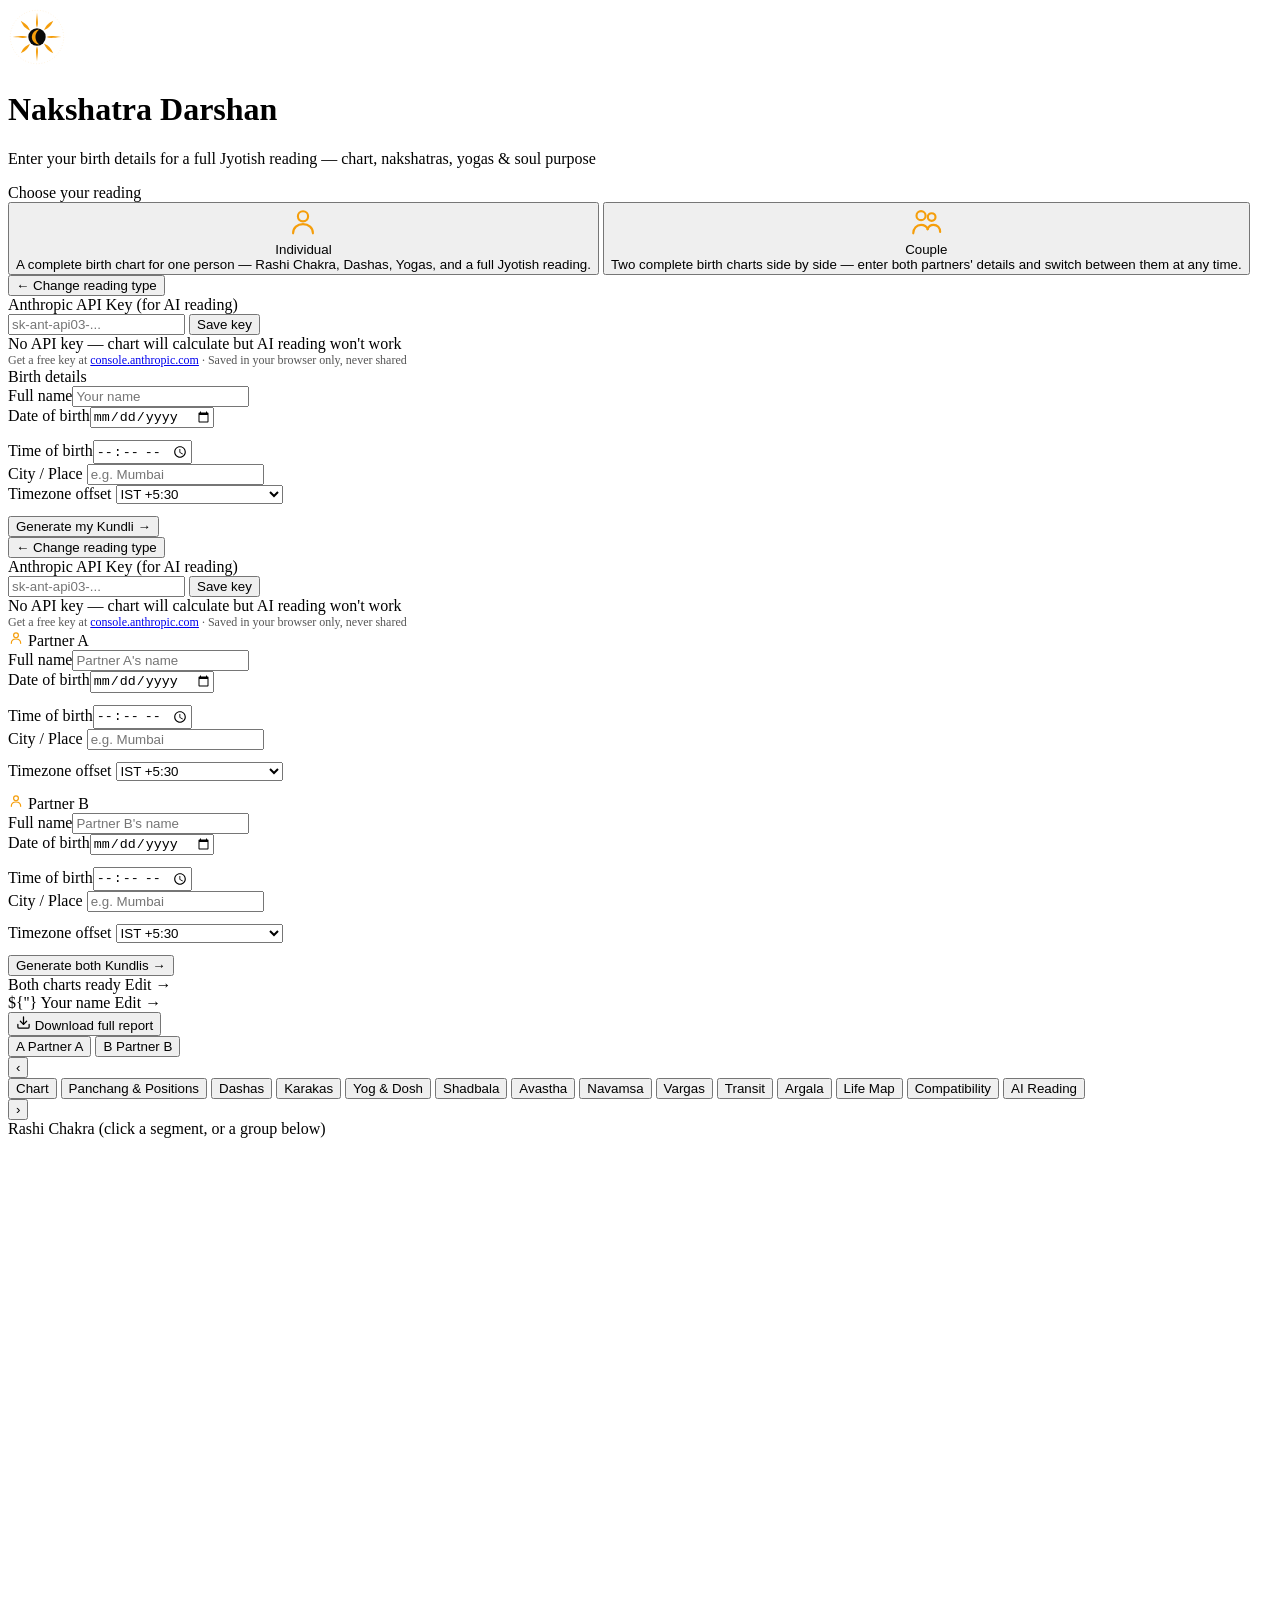
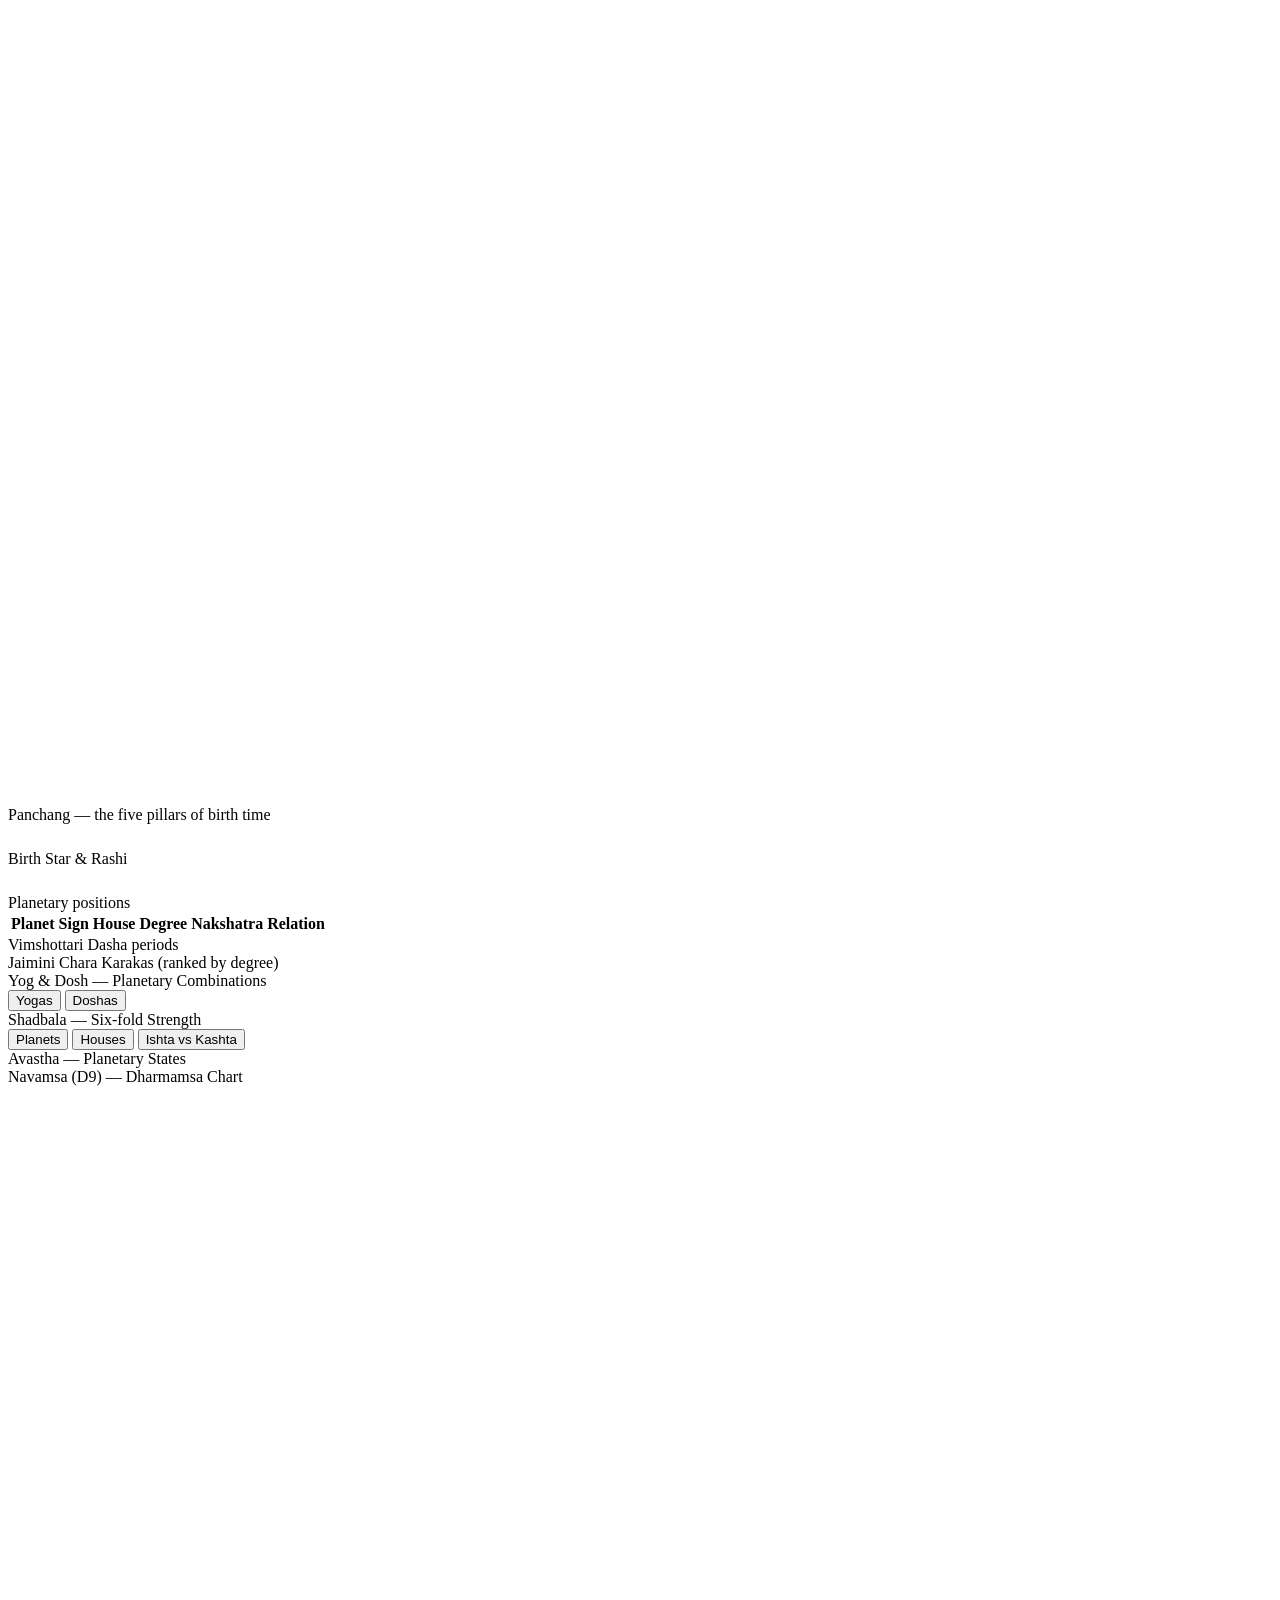
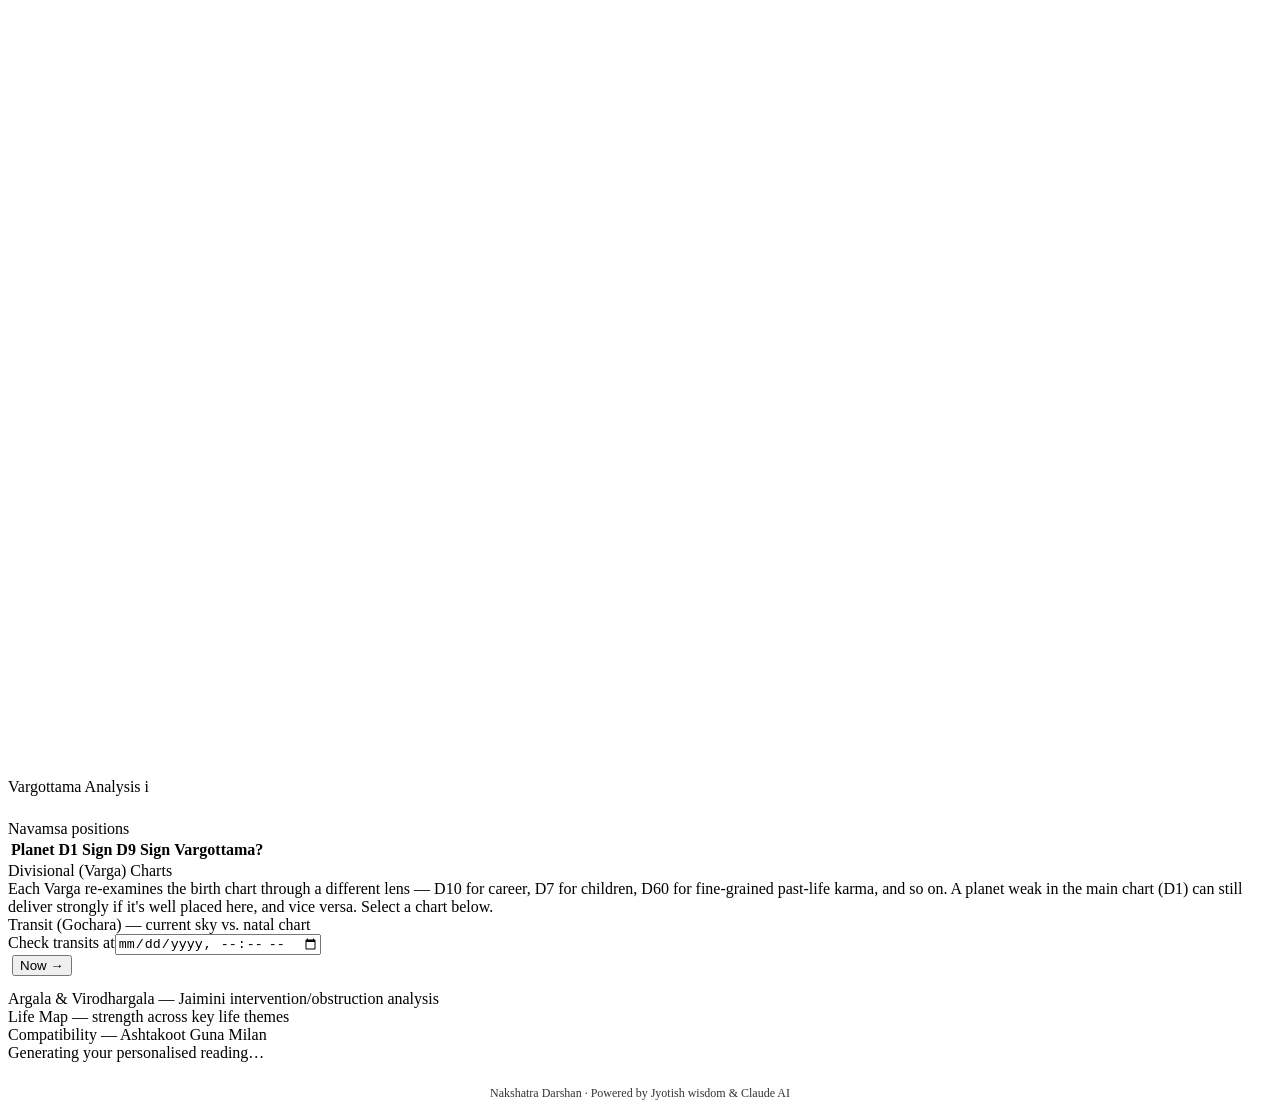
==== commit 542e1a36: "Add files via upload" ====
--- a/index.html
+++ b/index.html
@@ -326,16 +326,25 @@
       </button>
     </div>
     <div class="card">
-      <div class="tab-row">
-        <button class="tab active" onclick="showTab('chart')">Chart</button>
-        <button class="tab" onclick="showTab('positions')">Panchang &amp; Positions</button>
-        <button class="tab" onclick="showTab('dashas')">Dashas</button>
-        <button class="tab" onclick="showTab('karakas')">Karakas</button>
-        <button class="tab" onclick="showTab('yogadosha')">Yog &amp; Dosh</button>
-        <button class="tab" onclick="showTab('shadbala')">Shadbala</button>
-        <button class="tab" onclick="showTab('avastha')">Avastha</button>
-        <button class="tab" onclick="showTab('navamsa')">Navamsa</button>
-        <button class="tab" onclick="showTab('reading')">AI Reading</button>
+      <div class="tab-row-wrap">
+        <button class="tab-scroll-btn hidden" id="tab-scroll-left" onclick="scrollTabs(-1)" aria-label="Scroll tabs left">‹</button>
+        <div class="tab-row" id="tab-row">
+          <button class="tab active" onclick="showTab('chart')">Chart</button>
+          <button class="tab" onclick="showTab('positions')">Panchang &amp; Positions</button>
+          <button class="tab" onclick="showTab('dashas')">Dashas</button>
+          <button class="tab" onclick="showTab('karakas')">Karakas</button>
+          <button class="tab" onclick="showTab('yogadosha')">Yog &amp; Dosh</button>
+          <button class="tab" onclick="showTab('shadbala')">Shadbala</button>
+          <button class="tab" onclick="showTab('avastha')">Avastha</button>
+          <button class="tab" onclick="showTab('navamsa')">Navamsa</button>
+          <button class="tab" onclick="showTab('vargas')">Vargas</button>
+          <button class="tab" onclick="showTab('transit')">Transit</button>
+          <button class="tab" onclick="showTab('argala')">Argala</button>
+          <button class="tab" onclick="showTab('lifemap')">Life Map</button>
+          <button class="tab hidden" id="tab-btn-compatibility" onclick="showTab('compatibility')">Compatibility</button>
+          <button class="tab" onclick="showTab('reading')">AI Reading</button>
+        </div>
+        <button class="tab-scroll-btn" id="tab-scroll-right" onclick="scrollTabs(1)" aria-label="Scroll tabs right">›</button>
       </div>
 
       <div id="tab-chart">
@@ -419,6 +428,37 @@
         </div>
       </div>
 
+      <div id="tab-vargas" class="hidden">
+        <div class="section-title">Divisional (Varga) Charts</div>
+        <div class="varga-intro">Each Varga re-examines the birth chart through a different lens — D10 for career, D7 for children, D60 for fine-grained past-life karma, and so on. A planet weak in the main chart (D1) can still deliver strongly if it's well placed here, and vice versa. Select a chart below.</div>
+        <div id="varga-chip-row" class="varga-chip-row"></div>
+        <div id="varga-detail"></div>
+      </div>
+
+      <div id="tab-transit" class="hidden">
+        <div class="section-title">Transit (Gochara) — current sky vs. natal chart</div>
+        <div class="form-grid" style="margin-bottom:14px;align-items:end">
+          <div class="field"><label>Check transits at</label><input type="datetime-local" id="transit-datetime" onchange="renderTransitTab()"></div>
+          <div class="field"><label>&nbsp;</label><button class="btn-primary" style="margin-top:0" onclick="setTransitNow()">Now →</button></div>
+        </div>
+        <div id="transit-content"></div>
+      </div>
+
+      <div id="tab-argala" class="hidden">
+        <div class="section-title">Argala &amp; Virodhargala — Jaimini intervention/obstruction analysis</div>
+        <div id="argala-content"></div>
+      </div>
+
+      <div id="tab-lifemap" class="hidden">
+        <div class="section-title">Life Map — strength across key life themes</div>
+        <div id="lifemap-content"></div>
+      </div>
+
+      <div id="tab-compatibility" class="hidden">
+        <div class="section-title">Compatibility — Ashtakoot Guna Milan</div>
+        <div id="compatibility-content"></div>
+      </div>
+
       <div id="tab-reading" class="hidden">
         <div id="reading-content">
           <div class="status"><span class="spinner"></span>Generating your personalised reading…</div>
@@ -437,6 +477,12 @@
 <script src="js/ephemeris-cont.js"></script>
 <script src="js/yogas-doshas-panchang.js"></script>
 <script src="js/shadbala-dashas.js"></script>
+<script src="js/divisional-charts.js"></script>
+<script src="js/nakshatra-padas.js"></script>
+<script src="js/argala.js"></script>
+<script src="js/ashtakoot.js"></script>
+<script src="js/transit.js"></script>
+<script src="js/life-map.js"></script>
 <script src="js/timezone-lookup.js"></script>
 <script src="js/app-state.js"></script>
 <script src="js/render-chart.js"></script>
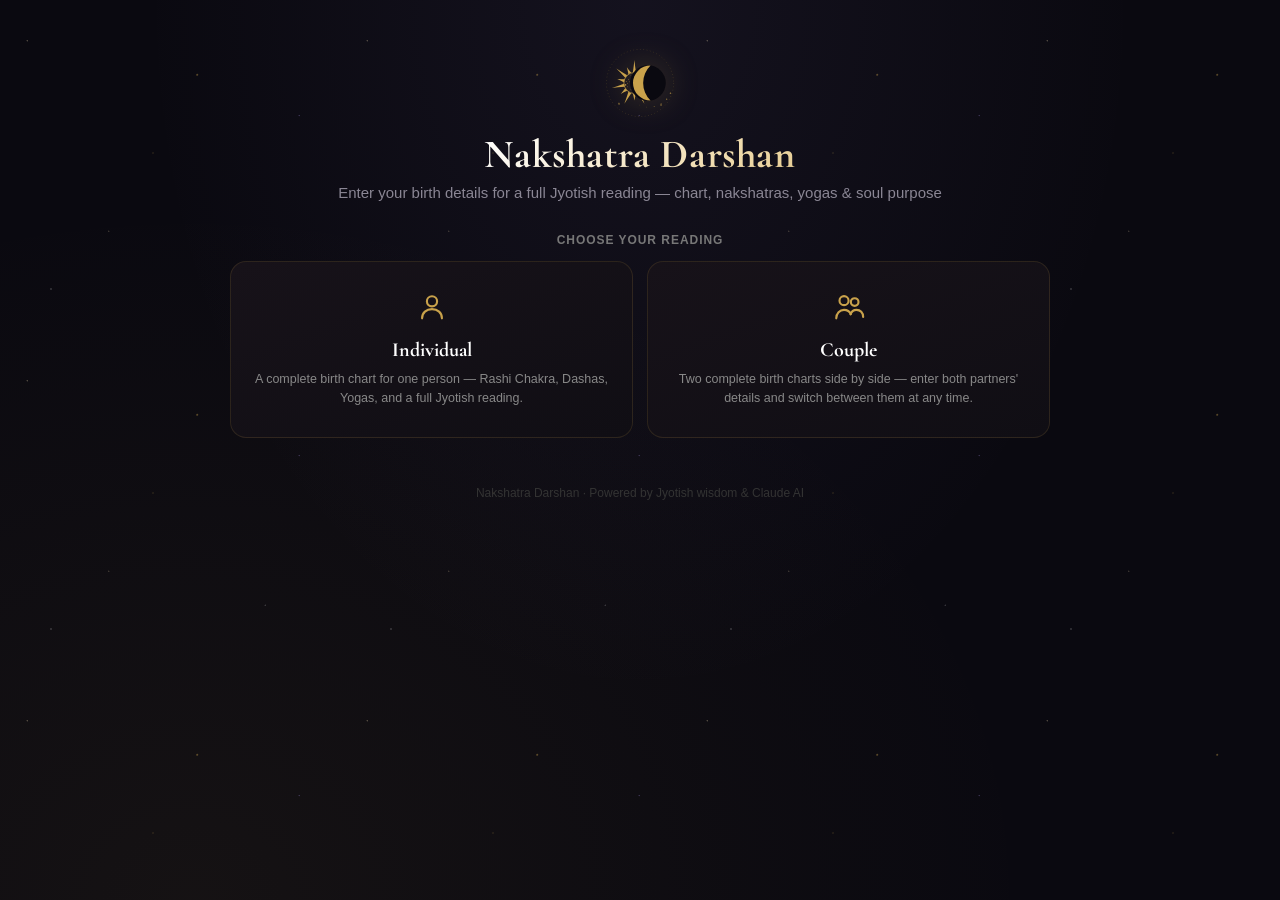
==== commit 68d51a75: "Add files via upload" ====
--- a/index.html
+++ b/index.html
@@ -4,7 +4,10 @@
 <meta charset="UTF-8">
 <meta name="viewport" content="width=device-width, initial-scale=1.0">
 <title>Nakshatra Darshan</title>
-<link rel="icon" href="data:image/svg+xml,<svg xmlns='http://www.w3.org/2000/svg' viewBox='0 0 100 100'><g fill='%23f59e0b'><path d='M50 5 C51.8 22 53 26.5 50 34 C47 26.5 48.2 22 50 5 Z'/><path d='M50 95 C48.2 78 47 73.5 50 66 C53 73.5 51.8 78 50 95 Z'/><path d='M5 50 C22 48.2 26.5 47 34 50 C26.5 53 22 51.8 5 50 Z'/><path d='M95 50 C78 51.8 73.5 53 66 50 C73.5 47 78 48.2 95 50 Z'/><path d='M20 20 C30.5 26 33.5 29 38 39 C28 34.5 25 31.5 20 20 Z'/><path d='M80 80 C69.5 74 66.5 71 62 61 C72 65.5 75 68.5 80 80 Z'/><path d='M80 20 C74 30.5 71 33.5 61 38 C65.5 28 68.5 25 80 20 Z'/><path d='M20 80 C26 69.5 29 66.5 39 62 C34.5 72 31.5 75 20 80 Z'/></g><circle cx='50' cy='50' r='15.5' fill='%230a0a0a'/><path d='M54.5 36a14 14 0 1 0 0 28 17 17 0 0 1 0-28z' fill='%23f59e0b'/></svg>">
+<link rel="icon" href="data:image/svg+xml,<svg xmlns='http://www.w3.org/2000/svg' viewBox='0 0 100 100'><circle cx='50' cy='50' r='50' fill='%230a0910'/><g fill='%23c9a24b'><path d='M44.3 35Q42.8 25.1 42 17Q41.2 25.1 39.8 35Z'/><path d='M50.5 37.5Q51.6 31.9 52.8 27.5Q50.2 31.2 46.5 35.5Z'/><path d='M55.1 42.4Q62 35.1 67.8 29.4Q61 33.9 52.3 38.9Z'/><path d='M57.1 48.9Q62.2 46.2 66.4 44.4Q61.8 44.7 56.1 44.5Z'/><path d='M56.1 55.5Q66.1 56.3 74.2 57.3Q66.5 54.8 57.1 51.1Z'/><path d='M52.3 61.1Q57.5 63.4 61.5 65.6Q58.5 62.2 55.1 57.6Z'/><path d='M46.5 64.5Q52.1 72.8 56.3 79.7Q53.5 72.1 50.5 62.5Z'/><path d='M39.8 65Q41.2 70.5 42 75Q42.8 70.5 44.3 65Z'/><path d='M33.5 62.5Q30.5 72.1 27.7 79.7Q31.9 72.8 37.5 64.5Z'/><path d='M28.9 57.6Q25.5 62.2 22.5 65.6Q26.5 63.4 31.7 61.1Z'/><path d='M26.9 51.1Q17.5 54.8 9.8 57.3Q17.9 56.3 27.9 55.5Z'/><path d='M27.9 44.5Q22.2 44.7 17.6 44.4Q21.8 46.2 26.9 48.9Z'/><path d='M31.7 38.9Q23 33.9 16.2 29.4Q22 35.1 28.9 42.4Z'/><path d='M37.5 35.5Q33.8 31.2 31.2 27.5Q32.4 31.9 33.5 37.5Z'/></g><circle cx='42' cy='50' r='15' fill='none' stroke='%23c9a24b' stroke-width='1'/><g fill='%23c9a24b'><circle cx='41.5' cy='47.5' r='0.6' opacity='0.54'/><circle cx='42.7' cy='41' r='0.6' opacity='0.58'/><circle cx='41.2' cy='59.6' r='0.6' opacity='0.54'/><circle cx='40' cy='41.3' r='0.6' opacity='0.94'/><circle cx='37.2' cy='59.7' r='0.6' opacity='0.84'/><circle cx='30.3' cy='48' r='0.6' opacity='0.51'/><circle cx='47.2' cy='45' r='1.1' opacity='0.88'/><circle cx='32.4' cy='55.3' r='0.6' opacity='0.68'/><circle cx='41.9' cy='49.5' r='0.6' opacity='0.74'/><circle cx='48.6' cy='42.3' r='0.6' opacity='0.89'/><circle cx='33.4' cy='45' r='0.6' opacity='0.69'/><circle cx='30.3' cy='47.7' r='0.6' opacity='0.73'/><circle cx='32.2' cy='50.2' r='0.6' opacity='0.93'/><circle cx='37.9' cy='43.2' r='0.6' opacity='0.85'/><circle cx='29.4' cy='52.7' r='1.1' opacity='0.86'/><circle cx='36.4' cy='38.6' r='0.6' opacity='0.53'/><circle cx='50.7' cy='53.8' r='1.1' opacity='0.67'/><circle cx='35.2' cy='48.3' r='0.6' opacity='0.78'/></g><circle cx='61.3' cy='50' r='25.5' fill='%230a0910'/><path d='M65 25A25 25 0 1 0 65 75A35 35 0 0 1 65 25Z' fill='%23c9a24b'/><g fill='%23c9a24b'><circle cx='93.5' cy='64.5' r='1' opacity='0.8'/><circle cx='88.1' cy='73.1' r='0.91' opacity='0.7'/><circle cx='80.2' cy='79.8' r='0.82' opacity='0.6'/><circle cx='70.3' cy='83.7' r='0.73' opacity='0.5'/><circle cx='59.6' cy='84.4' r='0.64' opacity='0.4'/><circle cx='48.9' cy='81.6' r='0.55' opacity='0.3'/><path d='M20 78c0.9 1.35 0.9 2.7 0 3.3c-0.9-0.6-0.9-2.7 0-3.3z'/><path d='M80 80c0.78 1.17 0.78 2.34 0 2.86c-0.78-0.52-0.78-2.34 0-2.86z'/></g></svg>">
+<link rel="preconnect" href="https://fonts.googleapis.com">
+<link rel="preconnect" href="https://fonts.gstatic.com" crossorigin>
+<link href="https://fonts.googleapis.com/css2?family=Cormorant+Garamond:ital,wght@0,500;0,600;0,700;1,600&display=swap" rel="stylesheet">
 <link rel="stylesheet" href="css/styles.css">
 </head>
 <body>
@@ -12,20 +15,34 @@
 
   <div class="hero">
     <div class="sun-icon">
-      <svg width="58" height="58" viewBox="0 0 100 100" xmlns="http://www.w3.org/2000/svg">
-        <circle cx="50" cy="50" r="46" fill="none" stroke="#f59e0b" stroke-width="0.6" stroke-dasharray="1.4 3.4" opacity="0.4"/>
-        <g fill="#f59e0b">
-          <path d="M50 8 C51.6 23 52.7 27 50 34 C47.3 27 48.4 23 50 8 Z"/>
-          <path d="M50 92 C48.4 77 47.3 73 50 66 C52.7 73 51.6 77 50 92 Z"/>
-          <path d="M8 50 C23 48.4 27 47.3 34 50 C27 52.7 23 51.6 8 50 Z"/>
-          <path d="M92 50 C77 51.6 73 52.7 66 50 C73 47.3 77 48.4 92 50 Z"/>
-          <path d="M22 22 C31.5 27.5 34 30 38 39 C29 34.5 26.5 32 22 22 Z"/>
-          <path d="M78 78 C68.5 72.5 66 70 62 61 C71 65.5 73.5 68 78 78 Z"/>
-          <path d="M78 22 C73.5 31.5 71 34 62 38 C66.5 29 69 26.5 78 22 Z"/>
-          <path d="M22 78 C26.5 68.5 29 66 38 62 C33.5 71 31 73.5 22 78 Z"/>
+      <svg width="70" height="70" viewBox="0 0 100 100" xmlns="http://www.w3.org/2000/svg">
+        <circle cx="50" cy="50" r="48" fill="none" stroke="#c9a24b" stroke-width="0.6" stroke-dasharray="1.4 3.4" opacity="0.4"/>
+        <g fill="#c9a24b">
+          <path d="M44.3 35Q42.8 25.1 42 17Q41.2 25.1 39.8 35Z"/>
+          <path d="M50.5 37.5Q51.6 31.9 52.8 27.5Q50.2 31.2 46.5 35.5Z"/>
+          <path d="M55.1 42.4Q62 35.1 67.8 29.4Q61 33.9 52.3 38.9Z"/>
+          <path d="M57.1 48.9Q62.2 46.2 66.4 44.4Q61.8 44.7 56.1 44.5Z"/>
+          <path d="M56.1 55.5Q66.1 56.3 74.2 57.3Q66.5 54.8 57.1 51.1Z"/>
+          <path d="M52.3 61.1Q57.5 63.4 61.5 65.6Q58.5 62.2 55.1 57.6Z"/>
+          <path d="M46.5 64.5Q52.1 72.8 56.3 79.7Q53.5 72.1 50.5 62.5Z"/>
+          <path d="M39.8 65Q41.2 70.5 42 75Q42.8 70.5 44.3 65Z"/>
+          <path d="M33.5 62.5Q30.5 72.1 27.7 79.7Q31.9 72.8 37.5 64.5Z"/>
+          <path d="M28.9 57.6Q25.5 62.2 22.5 65.6Q26.5 63.4 31.7 61.1Z"/>
+          <path d="M26.9 51.1Q17.5 54.8 9.8 57.3Q17.9 56.3 27.9 55.5Z"/>
+          <path d="M27.9 44.5Q22.2 44.7 17.6 44.4Q21.8 46.2 26.9 48.9Z"/>
+          <path d="M31.7 38.9Q23 33.9 16.2 29.4Q22 35.1 28.9 42.4Z"/>
+          <path d="M37.5 35.5Q33.8 31.2 31.2 27.5Q32.4 31.9 33.5 37.5Z"/>
         </g>
-        <circle cx="50" cy="50" r="15" fill="#0a0a0a"/>
-        <path d="M54 37a13 13 0 1 0 0 26 16 16 0 0 1 0-26z" fill="#f59e0b"/>
+        <circle cx="42" cy="50" r="15" fill="none" stroke="#c9a24b" stroke-width="1"/>
+        <g fill="#c9a24b">
+          <circle cx="41.5" cy="47.5" r="0.6" opacity="0.54"/><circle cx="42.7" cy="41" r="0.6" opacity="0.58"/><circle cx="41.2" cy="59.6" r="0.6" opacity="0.54"/><circle cx="40" cy="41.3" r="0.6" opacity="0.94"/><circle cx="37.2" cy="59.7" r="0.6" opacity="0.84"/><circle cx="30.3" cy="48" r="0.6" opacity="0.51"/><circle cx="47.2" cy="45" r="1.1" opacity="0.88"/><circle cx="32.4" cy="55.3" r="0.6" opacity="0.68"/><circle cx="41.9" cy="49.5" r="0.6" opacity="0.74"/><circle cx="48.6" cy="42.3" r="0.6" opacity="0.89"/><circle cx="33.4" cy="45" r="0.6" opacity="0.69"/><circle cx="30.3" cy="47.7" r="0.6" opacity="0.73"/><circle cx="32.2" cy="50.2" r="0.6" opacity="0.93"/><circle cx="37.9" cy="43.2" r="0.6" opacity="0.85"/><circle cx="29.4" cy="52.7" r="1.1" opacity="0.86"/><circle cx="36.4" cy="38.6" r="0.6" opacity="0.53"/><circle cx="50.7" cy="53.8" r="1.1" opacity="0.67"/><circle cx="35.2" cy="48.3" r="0.6" opacity="0.78"/>
+        </g>
+        <circle cx="61.3" cy="50" r="25.5" fill="#0a0910"/>
+        <path d="M65 25A25 25 0 1 0 65 75A35 35 0 0 1 65 25Z" fill="#c9a24b"/>
+        <g fill="#c9a24b">
+          <circle cx="93.5" cy="64.5" r="1" opacity="0.8"/><circle cx="88.1" cy="73.1" r="0.91" opacity="0.7"/><circle cx="80.2" cy="79.8" r="0.82" opacity="0.6"/><circle cx="70.3" cy="83.7" r="0.73" opacity="0.5"/><circle cx="59.6" cy="84.4" r="0.64" opacity="0.4"/><circle cx="48.9" cy="81.6" r="0.55" opacity="0.3"/>
+          <path d="M20 78c0.9 1.35 0.9 2.7 0 3.3c-0.9-0.6-0.9-2.7 0-3.3z"/><path d="M80 80c0.78 1.17 0.78 2.34 0 2.86c-0.78-0.52-0.78-2.34 0-2.86z"/>
+        </g>
       </svg>
     </div>
     <h1>Nakshatra Darshan</h1>
@@ -37,7 +54,7 @@
     <div class="mode-cards">
       <button class="mode-card" onclick="chooseMode('individual')">
         <div class="mode-card-icon">
-          <svg width="34" height="34" viewBox="0 0 24 24" fill="none" stroke="#f59e0b" stroke-width="1.5" stroke-linecap="round" stroke-linejoin="round">
+          <svg width="34" height="34" viewBox="0 0 24 24" fill="none" stroke="#c9a24b" stroke-width="1.5" stroke-linecap="round" stroke-linejoin="round">
             <circle cx="12" cy="8" r="3.6"/>
             <path d="M5 20c0-4 3-6.5 7-6.5s7 2.5 7 6.5"/>
           </svg>
@@ -47,7 +64,7 @@
       </button>
       <button class="mode-card" onclick="chooseMode('couple')">
         <div class="mode-card-icon">
-          <svg width="34" height="34" viewBox="0 0 24 24" fill="none" stroke="#f59e0b" stroke-width="1.5" stroke-linecap="round" stroke-linejoin="round">
+          <svg width="34" height="34" viewBox="0 0 24 24" fill="none" stroke="#c9a24b" stroke-width="1.5" stroke-linecap="round" stroke-linejoin="round">
             <circle cx="8.5" cy="7.5" r="3.2"/>
             <circle cx="16" cy="8.5" r="2.7"/>
             <path d="M3 20c0-3.6 2.5-6 5.5-6 2.2 0 4 1.2 4.8 3"/>
@@ -156,7 +173,7 @@
     <div class="couple-person-row">
       <div class="couple-person-block">
         <div class="couple-person-label">
-          <svg width="16" height="16" viewBox="0 0 24 24" fill="none" stroke="#f59e0b" stroke-width="1.8" stroke-linecap="round" stroke-linejoin="round"><circle cx="12" cy="8" r="3.6"/><path d="M5 20c0-4 3-6.5 7-6.5s7 2.5 7 6.5"/></svg>
+          <svg width="16" height="16" viewBox="0 0 24 24" fill="none" stroke="#c9a24b" stroke-width="1.8" stroke-linecap="round" stroke-linejoin="round"><circle cx="12" cy="8" r="3.6"/><path d="M5 20c0-4 3-6.5 7-6.5s7 2.5 7 6.5"/></svg>
           Partner A
         </div>
         <div class="form-grid" style="margin-bottom:12px">
@@ -222,7 +239,7 @@
 
       <div class="couple-person-block">
         <div class="couple-person-label">
-          <svg width="16" height="16" viewBox="0 0 24 24" fill="none" stroke="#f59e0b" stroke-width="1.8" stroke-linecap="round" stroke-linejoin="round"><circle cx="12" cy="8" r="3.6"/><path d="M5 20c0-4 3-6.5 7-6.5s7 2.5 7 6.5"/></svg>
+          <svg width="16" height="16" viewBox="0 0 24 24" fill="none" stroke="#c9a24b" stroke-width="1.8" stroke-linecap="round" stroke-linejoin="round"><circle cx="12" cy="8" r="3.6"/><path d="M5 20c0-4 3-6.5 7-6.5s7 2.5 7 6.5"/></svg>
           Partner B
         </div>
         <div class="form-grid" style="margin-bottom:12px">
@@ -340,7 +357,6 @@
           <button class="tab" onclick="showTab('vargas')">Vargas</button>
           <button class="tab" onclick="showTab('transit')">Transit</button>
           <button class="tab" onclick="showTab('argala')">Argala</button>
-          <button class="tab" onclick="showTab('lifemap')">Life Map</button>
           <button class="tab hidden" id="tab-btn-compatibility" onclick="showTab('compatibility')">Compatibility</button>
           <button class="tab" onclick="showTab('reading')">AI Reading</button>
         </div>
@@ -348,9 +364,13 @@
       </div>
 
       <div id="tab-chart">
+        <div id="chart-big-three" class="chart-big-three"></div>
+        <div id="chart-headline" class="chart-headline"></div>
         <div class="section-title">Rashi Chakra (click a segment, or a group below)</div>
         <div class="trikona-btn-row" id="trikona-btn-row"></div>
-        <div class="kundli-center">
+        <div class="kundli-center chart-wheel-stage">
+          <div id="chart-wheel-glow" class="chart-wheel-glow"></div>
+          <div id="chart-star-field" class="chart-star-field"></div>
           <svg class="kundli-svg" id="kundli-svg" viewBox="0 0 260 260" xmlns="http://www.w3.org/2000/svg" preserveAspectRatio="xMidYMid meet"></svg>
         </div>
         <div id="personality-snapshot" class="personality-snapshot hidden"></div>
@@ -375,6 +395,7 @@
       </div>
 
       <div id="tab-dashas" class="hidden">
+        <div id="current-dasha-summary"></div>
         <div class="section-title">Vimshottari Dasha periods</div>
         <div id="dasha-list"></div>
       </div>
@@ -447,11 +468,6 @@
       <div id="tab-argala" class="hidden">
         <div class="section-title">Argala &amp; Virodhargala — Jaimini intervention/obstruction analysis</div>
         <div id="argala-content"></div>
-      </div>
-
-      <div id="tab-lifemap" class="hidden">
-        <div class="section-title">Life Map — strength across key life themes</div>
-        <div id="lifemap-content"></div>
       </div>
 
       <div id="tab-compatibility" class="hidden">
@@ -482,7 +498,6 @@
 <script src="js/argala.js"></script>
 <script src="js/ashtakoot.js"></script>
 <script src="js/transit.js"></script>
-<script src="js/life-map.js"></script>
 <script src="js/timezone-lookup.js"></script>
 <script src="js/app-state.js"></script>
 <script src="js/render-chart.js"></script>
--- a/css/styles.css
+++ b/css/styles.css
@@ -0,0 +1,403 @@
+:root{--font-display:'Cormorant Garamond',Georgia,'Times New Roman',serif;--violet:#9b86d9}
+  *{box-sizing:border-box;margin:0;padding:0}
+  body{font-family:-apple-system,BlinkMacSystemFont,'Segoe UI',sans-serif;
+    background-color:#0a0910;
+    background-image:
+      radial-gradient(1px 1px at 8% 12%,rgba(240,220,174,0.5),transparent),
+      radial-gradient(1px 1px at 32% 68%,rgba(240,220,174,0.35),transparent),
+      radial-gradient(1.5px 1.5px at 58% 22%,rgba(201,162,75,0.55),transparent),
+      radial-gradient(1px 1px at 78% 78%,rgba(255,255,255,0.3),transparent),
+      radial-gradient(1px 1px at 88% 34%,rgba(155,134,217,0.45),transparent),
+      radial-gradient(1.5px 1.5px at 15% 85%,rgba(255,255,255,0.25),transparent),
+      radial-gradient(1px 1px at 45% 45%,rgba(201,162,75,0.35),transparent),
+      radial-gradient(ellipse at top,rgba(155,134,217,0.07),transparent 55%),
+      radial-gradient(ellipse at 15% 100%,rgba(201,162,75,0.06),transparent 55%);
+    background-repeat:repeat,repeat,repeat,repeat,repeat,repeat,repeat,no-repeat,no-repeat;
+    background-size:340px 340px,340px 340px,340px 340px,340px 340px,340px 340px,340px 340px,340px 340px,100% 100%,100% 100%;
+    color:#fafafa;min-height:100vh;padding:2rem 1rem}
+  .app{max-width:820px;margin:0 auto}
+  .hero{text-align:center;margin-bottom:2rem;padding-top:1rem}
+  .sun-icon{margin-bottom:12px}
+  .sun-icon svg{display:block;margin:0 auto;filter:drop-shadow(0 0 16px rgba(201,162,75,0.25))}
+  .hero h1{font-family:var(--font-display);font-size:40px;font-weight:700;margin-bottom:6px;letter-spacing:0.015em;background:linear-gradient(135deg,#fff 30%,#f0dcae 60%,#c9a24b 100%);-webkit-background-clip:text;background-clip:text;color:transparent}
+  .hero p{font-size:15px;color:#8a8694}
+  .mode-select{margin-bottom:1.5rem}
+  .mode-select-label{text-align:center;font-size:12px;font-weight:600;color:#777;text-transform:uppercase;letter-spacing:0.08em;margin-bottom:14px}
+  .mode-cards{display:grid;grid-template-columns:1fr 1fr;gap:14px}
+  .mode-card{background:linear-gradient(160deg,#171219,#100e14);border:1px solid rgba(201,162,75,0.14);border-radius:16px;padding:1.75rem 1.5rem;text-align:center;cursor:pointer;transition:all 0.2s;color:#fff;font-family:inherit}
+  .mode-card:hover{border-color:rgba(201,162,75,0.5);transform:translateY(-2px);box-shadow:0 8px 24px rgba(0,0,0,0.35)}
+  .mode-card-icon{display:flex;align-items:center;justify-content:center;margin-bottom:14px}
+  .mode-card-title{font-family:var(--font-display);font-size:20px;font-weight:700;margin-bottom:8px;color:#fff}
+  .mode-card-desc{font-size:12.5px;color:#888;line-height:1.55}
+  .mode-back-btn{display:inline-block;background:none;border:none;color:#888;font-size:13px;cursor:pointer;margin-bottom:1rem;padding:0;font-family:inherit;transition:color 0.15s}
+  .mode-back-btn:hover{color:#c9a24b}
+  .couple-person-row{display:grid;grid-template-columns:1fr auto 1fr;gap:18px;align-items:start}
+  .couple-person-block{min-width:0}
+  .couple-person-label{display:flex;align-items:center;gap:7px;font-size:13px;font-weight:700;color:#c9a24b;margin-bottom:14px;text-transform:uppercase;letter-spacing:0.04em}
+  .couple-divider{width:1px;background:rgba(201,162,75,0.15);align-self:stretch;margin-top:6px}
+  .person-switcher{display:flex;gap:10px;margin-bottom:1rem}
+  .person-switch-btn{flex:1;display:flex;align-items:center;justify-content:center;gap:8px;padding:10px 14px;font-size:13.5px;font-weight:600;background:linear-gradient(160deg,#171219,#100e14);border:1px solid rgba(201,162,75,0.14);border-radius:12px;color:#999;cursor:pointer;transition:all 0.2s;font-family:inherit}
+  .person-switch-btn:hover{border-color:rgba(201,162,75,0.4);color:#ccc}
+  .person-switch-btn.active{border-color:#c9a24b;color:#fff;background:linear-gradient(160deg,rgba(201,162,75,0.14),rgba(201,162,75,0.05))}
+  .person-switch-initial{width:22px;height:22px;border-radius:50%;background:rgba(201,162,75,0.15);border:1px solid rgba(201,162,75,0.4);display:flex;align-items:center;justify-content:center;font-size:11px;font-weight:700;color:#c9a24b;flex-shrink:0}
+  @media(max-width:640px){
+    .mode-cards{grid-template-columns:1fr}
+    .couple-person-row{grid-template-columns:1fr}
+    .couple-divider{display:none}
+  }
+  .card{background:linear-gradient(160deg,rgba(23,20,27,0.92),rgba(15,13,17,0.92));border:1px solid rgba(201,162,75,0.12);border-radius:16px;padding:1.5rem;margin-bottom:1rem;backdrop-filter:blur(18px);-webkit-backdrop-filter:blur(18px);box-shadow:inset 0 1px 0 rgba(255,255,255,0.045),0 10px 30px rgba(0,0,0,0.4),0 2px 8px rgba(0,0,0,0.3);transition:border-color 0.25s ease,box-shadow 0.25s ease}
+  .card:hover{border-color:rgba(201,162,75,0.24);box-shadow:inset 0 1px 0 rgba(255,255,255,0.045),0 10px 30px rgba(0,0,0,0.4),0 2px 8px rgba(0,0,0,0.3),0 0 30px rgba(155,134,217,0.06)}
+  .group-house-card,.karaka-card,.vargottama-planet-card,.shadbala-card{box-shadow:0 4px 14px rgba(0,0,0,0.28);transition:border-color 0.2s ease,transform 0.2s ease,box-shadow 0.2s ease}
+  .group-house-card:hover,.karaka-card:hover,.vargottama-planet-card:hover,.shadbala-card:hover{border-color:rgba(201,162,75,0.3);transform:translateY(-1px);box-shadow:0 6px 18px rgba(0,0,0,0.35)}
+  .yd-detail-card,.panchang-card,.koota-hero-card,.koota-card{box-shadow:0 6px 20px rgba(0,0,0,0.3),inset 0 1px 0 rgba(255,255,255,0.03)}
+  .collapsed-name-card{display:grid;grid-template-columns:1fr auto 1fr;align-items:center;gap:10px;padding:0.9rem 1.25rem;cursor:pointer;transition:border-color 0.2s}
+  .collapsed-name-card:hover{border-color:rgba(201,162,75,0.35)}
+  .collapsed-name-card .name-card-edit-spacer{justify-self:start}
+  .collapsed-name-card .name-card-center{display:flex;align-items:center;gap:10px;justify-self:center}
+  .collapsed-name-card .name-card-icon{width:30px;height:30px;border-radius:50%;background:rgba(201,162,75,0.12);border:1px solid rgba(201,162,75,0.4);display:flex;align-items:center;justify-content:center;color:#c9a24b;font-weight:700;font-size:13px;flex-shrink:0}
+  .collapsed-name-card .name-card-text{font-family:var(--font-display);font-size:18px;font-weight:700;color:#fff;white-space:nowrap}
+  .collapsed-name-card .name-card-edit{font-size:12px;color:#888;justify-self:end}
+  .collapsed-name-card:hover .name-card-edit{color:#c9a24b}
+  .download-row{margin-bottom:1rem}
+  .btn-download{width:100%;display:flex;align-items:center;justify-content:center;gap:8px;padding:11px;font-size:13.5px;font-weight:600;background:transparent;color:#c9a24b;border:1px solid rgba(201,162,75,0.35);border-radius:10px;cursor:pointer;transition:all 0.2s}
+  .btn-download:hover{background:rgba(201,162,75,0.08);border-color:#c9a24b}
+  .form-grid{display:grid;grid-template-columns:1fr 1fr;gap:12px}
+  .form-grid.three{grid-template-columns:1fr 1fr 1fr}
+  .field{display:flex;flex-direction:column;gap:5px}
+  .field label{font-size:13px;color:#888;font-weight:500}
+  .field input,.field select{width:100%;padding:9px 12px;font-size:14px;border:1px solid #2b2530;border-radius:8px;background:#18151d;color:#fff;outline:none;transition:border-color 0.2s}
+  .field input:focus,.field select:focus{border-color:#c9a24b}
+  .field input::placeholder{color:#444}
+  .field select option{background:#18151d;color:#fff}
+  .section-title{font-size:11px;font-weight:600;color:#555;text-transform:uppercase;letter-spacing:0.08em;margin-bottom:14px}
+  .btn-primary{width:100%;padding:12px;font-size:15px;font-weight:600;letter-spacing:0.01em;background:linear-gradient(135deg,#f0dcae,#c9a24b 55%,#a8792e);color:#1c1408;border:none;border-radius:10px;cursor:pointer;margin-top:8px;transition:all 0.2s;box-shadow:0 2px 12px rgba(201,162,75,0.28)}
+  .btn-primary:hover{opacity:0.94;box-shadow:0 4px 20px rgba(201,162,75,0.45)}
+  .btn-primary:disabled{opacity:0.4;cursor:not-allowed}
+  .loc-status{font-size:12px;color:#666;margin-top:6px;min-height:16px}
+  .city-wrap{position:relative}
+  .city-dropdown{position:absolute;top:calc(100% + 4px);left:0;right:0;background:#18151d;border:1px solid #333;border-radius:8px;z-index:100;overflow:hidden;box-shadow:0 8px 24px rgba(0,0,0,0.5)}
+  .city-option{padding:9px 12px;font-size:13px;color:#ddd;cursor:pointer;border-bottom:1px solid #222;transition:background 0.1s}
+  .city-option:last-child{border-bottom:none}
+  .city-option:hover,.city-option.focused{background:#252525}
+  .city-option .city-name{font-weight:500;color:#fff}
+  .city-option .city-sub{font-size:11px;color:#666;margin-top:1px}
+  .kundli-center{display:flex;justify-content:center;padding:0.5rem 0}
+  .kundli-svg{width:100%;max-width:640px;aspect-ratio:1/1;height:auto;flex-shrink:0;cursor:pointer;position:relative;z-index:1}
+  .kundli-svg .wedge-hit{transition:fill 0.15s}
+  .kundli-svg .wedge-hit:hover{fill:rgba(201,162,75,0.07)}
+  .chart-big-three{display:flex;gap:10px;margin-bottom:16px}
+  .big-three-card{flex:1;min-width:0;background:linear-gradient(160deg,#171219,#100e14);border:1px solid rgba(201,162,75,0.16);border-radius:14px;padding:14px 10px;text-align:center;opacity:0;animation:bt-slide-up 0.5s ease-out forwards;box-shadow:0 4px 16px rgba(0,0,0,0.3)}
+  .big-three-icon{display:flex;align-items:center;justify-content:center;margin-bottom:8px;filter:drop-shadow(0 0 6px var(--bt-glow,rgba(201,162,75,0.5)))}
+  .big-three-icon svg{display:block}
+  .big-three-label{font-size:9.5px;font-weight:700;color:#888;text-transform:uppercase;letter-spacing:0.08em;margin-bottom:3px}
+  .big-three-sign{font-family:var(--font-display);font-size:19px;font-weight:700;color:#fff;line-height:1.2}
+  .big-three-meta{font-size:10.5px;color:#999;margin-top:3px}
+  @keyframes bt-slide-up{from{opacity:0;transform:translateY(14px)}to{opacity:1;transform:translateY(0)}}
+  .chart-headline{text-align:center;font-size:14px;color:#ccc;margin-bottom:18px;line-height:1.6}
+  .chart-headline:empty{display:none}
+  .chart-headline-spark{color:#c9a24b;margin-right:4px}
+  .chart-headline-tag{display:inline-block;font-size:10px;font-weight:700;color:#c9a24b;background:rgba(201,162,75,0.12);border:1px solid rgba(201,162,75,0.3);border-radius:10px;padding:1px 8px;margin-left:7px;vertical-align:middle}
+  .chart-headline strong{color:#fff;font-weight:700}
+  .chart-wheel-stage{position:relative}
+  .chart-wheel-glow{position:absolute;top:0;left:50%;width:100%;max-width:640px;aspect-ratio:1/1;transform:translateX(-50%) scale(1.18);pointer-events:none;z-index:0;transition:background 0.6s ease}
+  .chart-star-field{position:absolute;inset:0;pointer-events:none;z-index:0;overflow:hidden}
+  .chart-star{position:absolute;border-radius:50%;background:#f0dcae;animation-name:chart-twinkle;animation-iteration-count:infinite;animation-timing-function:ease-in-out}
+  @keyframes chart-twinkle{0%,100%{opacity:0.15}50%{opacity:0.9}}
+  @media(max-width:600px){
+    .chart-big-three{gap:6px}
+    .big-three-card{padding:10px 5px;border-radius:10px}
+    .big-three-sign{font-size:15px}
+    .big-three-label{font-size:8.5px}
+    .big-three-meta{font-size:9.5px}
+  }
+  .segment-detail{position:relative;background:linear-gradient(135deg,#181419,#0e0c11);border:1px solid rgba(201,162,75,0.18);border-radius:14px;padding:18px 18px 16px;margin-top:14px;font-size:13px;line-height:1.6;color:#ccc;overflow:hidden;box-shadow:0 4px 24px rgba(0,0,0,0.4)}
+  .segment-detail .seg-watermark{position:absolute;top:50%;right:-22px;transform:translateY(-50%);opacity:0.05;pointer-events:none;user-select:none}
+  .segment-detail .seg-watermark svg{display:block}
+  .segment-detail .seg-close{position:absolute;top:12px;right:14px;cursor:pointer;color:#555;font-size:13px;width:22px;height:22px;display:flex;align-items:center;justify-content:center;border-radius:50%;transition:all 0.15s;z-index:2}
+  .segment-detail .seg-close:hover{color:#fff;background:#222}
+  .segment-detail .seg-header{display:flex;align-items:center;gap:13px;margin-bottom:14px;position:relative;z-index:1}
+  .segment-detail .seg-rashi-icon{flex-shrink:0;filter:drop-shadow(0 0 10px rgba(201,162,75,0.4))}
+  .segment-detail .seg-rashi-icon svg{display:block}
+  .segment-detail .seg-title{font-family:var(--font-display);font-size:20px;font-weight:700;color:#fff}
+  .segment-detail .seg-sub{font-size:12px;color:#888;margin-top:2px}
+  .segment-detail .seg-section-label{font-size:11px;font-weight:600;color:#666;text-transform:uppercase;letter-spacing:0.06em;margin:14px 0 8px;position:relative;z-index:1}
+  .planet-chip-row{display:flex;flex-wrap:wrap;gap:8px;position:relative;z-index:1}
+  .planet-chip{display:flex;align-items:center;gap:10px;background:rgba(255,255,255,0.025);border:1px solid #262626;border-radius:10px;padding:9px 12px;min-width:130px;flex:1}
+  .planet-chip.empty{color:#666;flex:none;width:100%;gap:8px}
+  .planet-chip.asc-chip{border-color:rgba(201,162,75,0.4);background:rgba(201,162,75,0.07)}
+  .planet-chip-icon{flex-shrink:0;width:30px;height:30px;display:flex;align-items:center;justify-content:center}
+  .planet-chip-icon svg{display:block}
+  .planet-chip-icon.asc-icon{font-size:11px;font-weight:700;color:#c9a24b;border:1.5px solid #c9a24b;border-radius:50%;width:28px;height:28px}
+  .planet-chip-body{min-width:0}
+  .planet-chip-name{font-size:11.5px;font-weight:600;color:#fff;text-transform:uppercase;letter-spacing:0.03em}
+  .planet-chip-deg{font-family:var(--font-display);font-size:18px;font-weight:700;color:#c9a24b;line-height:1.3}
+  .planet-chip-nak{font-size:11px;color:#888}
+  .aspect-chip-row{display:flex;flex-wrap:wrap;gap:6px;position:relative;z-index:1}
+  .aspect-chip{display:inline-flex;align-items:center;gap:5px;background:rgba(255,255,255,0.04);border:1px solid #2b2530;border-radius:20px;padding:4px 12px 4px 8px;font-size:12px;color:#ddd}
+  .aspect-chip svg{display:block;opacity:0.8}
+  .aspect-chip.none{color:#555;padding:4px 12px}
+  .aspect-chip-nak{color:#888;font-size:11px}
+  .planet-table{width:100%;font-size:13px;border-collapse:collapse}
+  .planet-table th{text-align:left;color:#555;padding:4px 8px 8px 0;font-weight:500;border-bottom:1px solid #222;font-size:12px}
+  .planet-table td{padding:5px 8px 5px 0;border-bottom:1px solid #1e1e1e;color:#ddd;font-size:13px}
+  .planet-table td:first-child{color:#666}
+  .nak-badge{font-size:11px;color:#555;margin-left:4px}
+  .rel-badge{display:inline-block;font-size:11px;font-weight:600;padding:2px 8px;border-radius:10px}
+  .rel-friend{background:rgba(34,197,94,0.12);color:#4ade80;border:1px solid rgba(34,197,94,0.3)}
+  .rel-neutral{background:rgba(201,162,75,0.1);color:#fbbf24;border:1px solid rgba(201,162,75,0.25)}
+  .rel-enemy{background:rgba(239,68,68,0.1);color:#f87171;border:1px solid rgba(239,68,68,0.3)}
+  .dignity-tag{display:inline-block;font-size:10px;font-weight:600;padding:1px 7px;border-radius:9px;margin-left:5px}
+  .dignity-exalted{background:rgba(201,162,75,0.18);color:#c9a24b}
+  .dignity-debilitated{background:rgba(239,68,68,0.15);color:#f87171}
+  .dignity-own{background:rgba(255,255,255,0.08);color:#ccc}
+  .planet-table{font-size:12.5px}
+  .planet-table td,.planet-table th{white-space:nowrap;padding-right:14px}
+  .trikona-btn-row{display:flex;flex-wrap:wrap;gap:6px;margin-bottom:14px}
+  .trikona-btn{font-size:11.5px;font-weight:600;padding:6px 12px;border-radius:20px;border:1px solid #2b2530;background:#161219;color:#999;cursor:pointer;transition:all 0.15s}
+  .trikona-btn:hover{border-color:rgba(201,162,75,0.4);color:#ddd}
+  .trikona-btn.active{background:rgba(201,162,75,0.14);border-color:#c9a24b;color:#c9a24b}
+  .house-highlight{transition:fill 0.2s}
+  .group-house-grid{display:flex;flex-direction:column;gap:10px;position:relative;z-index:1}
+  .group-house-card{background:rgba(255,255,255,0.025);border:1px solid #262626;border-radius:10px;padding:12px}
+  .group-house-head{display:flex;align-items:center;gap:10px}
+  .group-house-title{font-size:13.5px;font-weight:600;color:#fff}
+  .personality-snapshot{background:linear-gradient(135deg,rgba(201,162,75,0.08),rgba(201,162,75,0.02));border:1px solid rgba(201,162,75,0.25);border-radius:12px;padding:14px 16px;margin-top:14px;font-size:13px;line-height:1.7;color:#ccc}
+  .personality-snapshot .ps-title{font-size:13px;font-weight:700;color:#c9a24b;margin-bottom:6px;text-transform:uppercase;letter-spacing:0.04em;font-size:11px}
+  .personality-snapshot .ps-row{margin-top:8px}
+  .personality-snapshot .ps-label{color:#c9a24b;font-weight:600}
+  .karaka-card{background:rgba(255,255,255,0.025);border:1px solid #262626;border-radius:12px;padding:14px;margin-bottom:10px}
+  .karaka-card-head{display:flex;align-items:center;gap:12px;margin-bottom:8px}
+  .karaka-icon{flex-shrink:0;width:26px;height:26px;display:flex;align-items:center;justify-content:center}
+  .karaka-icon svg{display:block}
+  .karaka-card-titles{flex:1;min-width:0}
+  .karaka-name-row{display:flex;align-items:center;gap:6px}
+  .karaka-name{font-family:var(--font-display);font-size:18px;font-weight:700;color:#c9a24b}
+  .karaka-short{font-size:12px;color:#777}
+  .info-icon{display:inline-flex;align-items:center;justify-content:center;width:16px;height:16px;border-radius:50%;border:1px solid #555;color:#888;font-size:10px;font-style:italic;font-weight:700;cursor:pointer;flex-shrink:0;transition:all 0.15s}
+  .info-icon:hover{border-color:#c9a24b;color:#c9a24b}
+  .karaka-signifies{font-size:12.5px;color:#999;line-height:1.6;padding-left:38px}
+  .karaka-planet-summary{font-size:12.5px;color:#bbb;line-height:1.7;padding:10px 0 0 38px;margin-top:8px;border-top:1px solid #222}
+  .info-overlay{position:fixed;top:0;left:0;right:0;bottom:0;background:rgba(0,0,0,0.65);display:flex;align-items:center;justify-content:center;z-index:1000;padding:20px}
+  .info-modal{position:relative;background:#161219;border:1px solid rgba(201,162,75,0.25);border-radius:14px;padding:20px;max-width:420px;box-shadow:0 12px 40px rgba(0,0,0,0.5)}
+  .shadbala-intro{display:flex;align-items:center;gap:8px;margin-bottom:14px}
+  .navamsa-asc-card{display:flex;align-items:center;gap:14px;background:rgba(201,162,75,0.06);border:1px solid rgba(201,162,75,0.25);border-radius:12px;padding:14px 16px;margin-bottom:14px}
+  .navamsa-asc-icon{flex-shrink:0;filter:drop-shadow(0 0 10px rgba(201,162,75,0.4))}
+  .navamsa-asc-icon svg{display:block}
+  .navamsa-asc-title{font-family:var(--font-display);font-size:19px;font-weight:700;color:#fff}
+  .navamsa-asc-sub{font-size:12px;color:#999;margin-top:2px}
+  .vargottama-chip-row{display:flex;flex-wrap:wrap;gap:6px;margin-top:10px}
+  .vargottama-chip{display:inline-flex;align-items:center;gap:6px;background:rgba(34,197,94,0.1);border:1px solid rgba(34,197,94,0.3);border-radius:20px;padding:5px 12px 5px 8px;font-size:12px;color:#4ade80;font-weight:600}
+  .vargottama-chip svg{display:block}
+  .vargottama-empty{font-size:12.5px;color:#666;padding:6px 0}
+  .vargottama-planet-card{background:rgba(255,255,255,0.025);border:1px solid #262626;border-radius:12px;padding:14px}
+  .vargottama-planet-card.vargottama-yes{border-color:rgba(74,222,128,0.35);background:rgba(74,222,128,0.05)}
+  .shadbala-grid{display:flex;flex-direction:column;gap:10px}
+  .shadbala-card{background:rgba(255,255,255,0.025);border:1px solid #262626;border-radius:12px;padding:14px}
+  .shadbala-card-head{display:flex;align-items:center;gap:10px}
+  .shadbala-planet-name{font-family:var(--font-display);font-size:17px;font-weight:700;color:#fff}
+  .shadbala-status{font-size:11px;font-weight:600;padding:3px 10px;border-radius:12px;flex-shrink:0}
+  .sb-strong{background:rgba(34,197,94,0.12);color:#4ade80;border:1px solid rgba(34,197,94,0.3)}
+  .sb-weak{background:rgba(201,162,75,0.1);color:#fbbf24;border:1px solid rgba(201,162,75,0.25)}
+  .sb-danger{background:rgba(239,68,68,0.1);color:#f87171;border:1px solid rgba(239,68,68,0.3)}
+  .shadbala-breakdown{width:100%;font-size:11.5px;border-collapse:collapse;margin-top:6px}
+  .shadbala-breakdown td{padding:3px 0;color:#bbb;border-bottom:1px solid #1c1c1c}
+  .shadbala-breakdown td:last-child{text-align:right;font-weight:500}
+  .shadbala-total-row td{border-top:1px solid #333;border-bottom:none;padding-top:6px;font-weight:700;color:#c9a24b}
+  .ik-legend{display:flex;gap:18px;justify-content:center;margin-top:10px;flex-wrap:wrap}
+  .ik-legend-item{display:flex;align-items:center;gap:6px;font-size:12px;color:#aaa}
+  .ik-dot{width:9px;height:9px;border-radius:50%;display:inline-block}
+  .ik-net-meter{display:flex;align-items:center;gap:10px;margin-top:12px}
+  .ik-net-track{position:relative;flex:1;height:8px;background:#18151d;border-radius:4px;overflow:hidden;box-shadow:inset 0 1px 2px rgba(0,0,0,0.45)}
+  .ik-net-center{position:absolute;left:50%;top:0;bottom:0;width:1px;background:#3a3a3a;z-index:1}
+  .ik-net-fill{position:absolute;top:0;bottom:0;border-radius:4px}
+  .ik-net-pos{background:linear-gradient(90deg,#16a34a,#4ade80)}
+  .ik-net-neg{background:linear-gradient(90deg,#f87171,#b91c1c)}
+  .ik-net-label{font-size:12px;font-weight:700;min-width:44px;text-align:right}
+  .bb-house-num{flex-shrink:0;width:32px;height:32px;border-radius:9px;border:1.5px solid;display:flex;align-items:center;justify-content:center;font-family:var(--font-display);font-weight:700;font-size:13px}
+  .bb-class-tag{font-size:9.5px;font-weight:700;padding:1px 7px;border-radius:9px;border:1px solid;margin-left:6px}
+  .bb-house-desc{font-size:12px;color:#999;line-height:1.55;margin-top:8px}
+  .bb-lord-row{display:flex;align-items:center;gap:8px;margin-top:10px;padding-top:10px;border-top:1px solid #222}
+  .bb-lord-row svg{display:block}
+  .bb-lord-name{font-size:13px;font-weight:700;color:#fff}
+  .bb-lord-label{font-size:10.5px;color:#666;text-transform:uppercase;letter-spacing:0.04em}
+  .bb-breakdown{display:flex;gap:14px;flex-wrap:wrap;font-size:11px;color:#777;margin-top:8px}
+  .table-planet-cell{display:inline-flex;align-items:center;gap:6px}
+  .yd-empty{font-size:13px;color:#888;line-height:1.6;padding:1rem 0}
+  .yd-chip-row{display:flex;flex-wrap:wrap;gap:8px;margin-bottom:16px}
+  .yd-chip{display:inline-flex;align-items:center;gap:7px;font-size:12.5px;font-weight:600;padding:7px 13px;border-radius:20px;border:1px solid #2b2530;background:#161219;color:#999;cursor:pointer;transition:all 0.15s}
+  .yd-chip:hover{border-color:rgba(201,162,75,0.4);color:#ddd}
+  .yd-chip.active{background:rgba(201,162,75,0.12);border-color:#c9a24b;color:#fff}
+  .yd-chip-dot{width:7px;height:7px;border-radius:50%;flex-shrink:0}
+  .yd-detail-card{background:linear-gradient(135deg,#181419,#0e0c11);border:1px solid rgba(201,162,75,0.18);border-radius:14px;padding:18px}
+  .varga-intro{font-size:12.5px;color:#999;line-height:1.6;margin-bottom:16px;max-width:680px}
+  .varga-chip-row{display:flex;flex-wrap:wrap;gap:8px;margin-bottom:18px}
+  .varga-chip{display:inline-flex;align-items:center;font-size:13px;font-weight:700;padding:7px 14px;border-radius:20px;border:1px solid #2b2530;background:#161219;color:#999;cursor:pointer;transition:all 0.15s;font-family:inherit}
+  .varga-chip:hover{border-color:rgba(201,162,75,0.4);color:#ddd}
+  .varga-chip.active{background:rgba(201,162,75,0.14);border-color:#c9a24b;color:#fff}
+  .varga-detail-head{margin-bottom:10px}
+  .varga-detail-title{font-family:var(--font-display);font-size:20px;font-weight:700;color:#fff;margin-bottom:4px}
+  .varga-detail-signifies{font-size:12.5px;color:#999;line-height:1.55;max-width:600px}
+  .varga-legend{display:flex;gap:16px;justify-content:center;margin:10px 0 6px;font-size:11px;color:#777}
+  .varga-legend-item{display:inline-flex;align-items:center;gap:6px}
+  .varga-legend-dot{width:8px;height:8px;border-radius:50%;flex-shrink:0}
+  .panchang-grid{display:grid;grid-template-columns:repeat(2,1fr);gap:12px}
+  .panchang-card{background:linear-gradient(135deg,#181419,#0e0c11);border:1px solid rgba(201,162,75,0.15);border-radius:12px;padding:14px 16px;transition:border-color 0.2s ease,transform 0.2s ease}
+  .panchang-card:hover{transform:translateY(-1px)}
+  .panchang-card-head{display:flex;align-items:center;gap:10px;margin-bottom:8px}
+  .panchang-icon-badge{flex-shrink:0;width:32px;height:32px;border-radius:50%;border:1px solid;display:flex;align-items:center;justify-content:center}
+  .panchang-icon-badge svg{display:block}
+  .panchang-label{font-size:10.5px;font-weight:600;color:#666;text-transform:uppercase;letter-spacing:0.06em;margin-bottom:0}
+  .panchang-value{font-size:15px;font-weight:700;color:#fff;display:flex;align-items:center;gap:8px;flex-wrap:wrap}
+  .panchang-sub{font-size:12px;color:#999;line-height:1.5;margin-top:5px}
+  .panchang-nature-tag{font-size:10px;font-weight:700;padding:2px 8px;border-radius:10px;border:1px solid}
+  .koota-grid{display:grid;grid-template-columns:1fr 1fr;gap:12px}
+  .koota-hero-card{grid-column:1 / -1;position:relative;background:linear-gradient(135deg,#161310,#0e0e0e);border:1px solid rgba(201,162,75,0.22);border-radius:14px;padding:18px 20px;overflow:hidden}
+  .koota-hero-card .tatva-bg{position:absolute;right:-8px;bottom:-8px;width:200px;height:140px;color:#c9a24b;opacity:0.14;pointer-events:none;z-index:0}
+  .koota-hero-content{position:relative;z-index:1}
+  .koota-hero-head{margin-bottom:16px;padding-bottom:14px;border-bottom:1px solid rgba(201,162,75,0.15)}
+  .koota-hero-title{font-size:11px;font-weight:700;color:#c9a24b;text-transform:uppercase;letter-spacing:0.07em;margin-bottom:6px}
+  .koota-hero-nak{font-family:var(--font-display);font-size:24px;font-weight:700;color:#fff;display:flex;align-items:baseline;gap:8px;flex-wrap:wrap}
+  .koota-hero-pada{font-size:11.5px;font-weight:600;color:#999;background:rgba(255,255,255,0.06);border-radius:8px;padding:2px 8px}
+  .koota-hero-sub{font-size:12px;color:#999;line-height:1.55;margin-top:8px;max-width:560px}
+  .koota-attr-grid{display:grid;grid-template-columns:repeat(4,1fr);gap:14px}
+  .koota-attr-grid-3{grid-template-columns:repeat(3,1fr)}
+  .koota-attr-label{font-size:10px;font-weight:700;color:#666;text-transform:uppercase;letter-spacing:0.06em;margin-bottom:4px}
+  .koota-attr-val{font-size:13.5px;font-weight:700;color:#fff;margin-bottom:5px}
+  .koota-attr-desc{font-size:11px;color:#888;line-height:1.5}
+  .koota-section-label{font-size:10.5px;font-weight:700;color:#c9a24b;text-transform:uppercase;letter-spacing:0.06em;margin:20px 0 10px;position:relative;z-index:1}
+  .koota-section-sub{color:#777;font-weight:500;text-transform:none;letter-spacing:normal}
+  .koota-hero-rashi-tag{display:inline-flex;align-items:center;gap:4px;font-size:12px;font-weight:600;color:#c9a24b;background:rgba(201,162,75,0.1);border:1px solid rgba(201,162,75,0.25);border-radius:20px;padding:3px 10px 3px 8px}
+  .koota-hero-rashi-tag svg{display:block}
+  .koota-card{background:linear-gradient(135deg,#181419,#0e0c11);border:1px solid rgba(201,162,75,0.15);border-radius:12px;padding:14px 16px}
+  .koota-card-secondary{grid-column:1 / -1;display:flex;flex-direction:column;justify-content:center}
+  .koota-card-head{font-size:13px;font-weight:700;color:#c9a24b;margin-bottom:10px;padding-bottom:8px;border-bottom:1px solid #222;display:flex;align-items:center;gap:8px;flex-wrap:wrap}
+  .koota-tatva-icon{display:inline-flex;flex-shrink:0}
+  .koota-tatva-icon svg{display:block}
+  .koota-row{display:flex;align-items:center;justify-content:space-between;gap:8px;margin-top:6px}
+  .koota-key{font-size:11.5px;color:#888;font-weight:600}
+  .koota-val{font-size:12.5px;color:#fff;font-weight:600;text-align:right}
+  .koota-desc{font-size:11px;color:#777;line-height:1.5;margin-top:3px;margin-bottom:4px}
+  @media(max-width:700px){
+    .panchang-grid{grid-template-columns:1fr}
+    .koota-grid{grid-template-columns:1fr}
+    .koota-attr-grid{grid-template-columns:1fr 1fr;gap:12px}
+    .koota-hero-card .tatva-bg{width:140px;height:100px;opacity:0.1}
+  }
+  .yd-dosha-card{border-color:rgba(248,113,113,0.18)}
+  .yd-detail-head{display:flex;align-items:flex-start;justify-content:space-between;gap:12px;margin-bottom:12px}
+  .yd-detail-name{font-size:16.5px;font-weight:700;color:#fff;margin-bottom:6px}
+  .yd-detail-planets{display:flex;flex-wrap:wrap;gap:6px}
+  .yd-planet-tag{display:inline-flex;align-items:center;gap:5px;font-size:11.5px;color:#bbb;background:rgba(255,255,255,0.04);border:1px solid #262626;border-radius:14px;padding:3px 9px 3px 6px}
+  .yd-strength-badge{flex-shrink:0;font-size:11px;font-weight:700;padding:4px 11px;border-radius:12px;border:1px solid;white-space:nowrap}
+  .yd-strength-bar-wrap{margin-bottom:16px}
+  .yd-section-label{font-size:11px;font-weight:600;color:#666;text-transform:uppercase;letter-spacing:0.06em;margin:14px 0 6px}
+  .yd-detail-text{font-size:13px;line-height:1.65;color:#ccc}
+  .yd-dasha-note{display:flex;align-items:flex-start;gap:9px;margin-top:16px;padding:11px 13px;background:rgba(201,162,75,0.06);border:1px solid rgba(201,162,75,0.2);border-radius:10px;font-size:12.5px;line-height:1.6;color:#bbb}
+  .yd-dasha-note .info-icon{margin-top:1px;cursor:default}
+  .pratyantar-toggle{font-size:11px;color:#666;cursor:pointer;padding:4px 0 4px 16px;transition:color 0.15s}
+  .pratyantar-toggle:hover{color:#c9a24b}
+  .pratyantar-list{padding:0 0 6px 28px;border-bottom:1px solid #18151d}
+  .pratyantar-row{display:flex;align-items:center;gap:8px;padding:4px 0}
+  .pratyantar-row .pratyantar-lord{font-size:11.5px;color:#888;min-width:78px}
+  .pratyantar-row .dasha-bar-wrap{height:2px}
+  .pratyantar-row .dasha-bar{background:#3a3a3a}
+  .pratyantar-active .pratyantar-lord{color:#c9a24b}
+  .pratyantar-active .dasha-bar{background:#c9a24b}
+  .pratyantar-row .dasha-dates{font-size:10.5px;color:#555;min-width:118px}
+  .sookshma-toggle{font-size:10.5px;color:#555;cursor:pointer;padding:3px 0 3px 14px}
+  .sookshma-toggle:hover{color:#c9a24b}
+  .sookshma-list{padding:0 0 4px 24px}
+  .sookshma-row{display:flex;align-items:center;gap:7px;padding:2px 0;font-size:10.5px;color:#666}
+  .sookshma-row.sookshma-active{color:#c9a24b}
+  .sookshma-row .dasha-dates{font-size:10px;color:#555;min-width:110px}
+  .table-planet-cell svg{display:block}
+  .av-good{background:rgba(34,197,94,0.12);color:#4ade80;border:1px solid rgba(34,197,94,0.3)}
+  .av-mixed{background:rgba(201,162,75,0.1);color:#fbbf24;border:1px solid rgba(201,162,75,0.25)}
+  .av-bad{background:rgba(239,68,68,0.1);color:#f87171;border:1px solid rgba(239,68,68,0.3)}
+  .avastha-detail-row{font-size:12px;color:#aaa;line-height:1.6;margin-top:8px;padding-left:38px}
+  .avastha-detail-row strong{color:#c9a24b}
+  .current-dasha-card{background:linear-gradient(135deg,rgba(201,162,75,0.1),rgba(155,134,217,0.04));border:1px solid rgba(201,162,75,0.3);border-radius:14px;padding:16px 18px;margin-bottom:20px;box-shadow:0 6px 20px rgba(0,0,0,0.3),inset 0 1px 0 rgba(255,255,255,0.03)}
+  .current-dasha-head{display:flex;align-items:baseline;justify-content:space-between;flex-wrap:wrap;gap:6px;margin-bottom:14px}
+  .current-dasha-title{font-size:11px;font-weight:700;color:#c9a24b;text-transform:uppercase;letter-spacing:0.07em}
+  .current-dasha-chain{font-family:var(--font-display);font-size:17px;font-weight:700;color:#fff}
+  .current-dasha-levels{display:flex;align-items:center;flex-wrap:wrap;gap:10px}
+  .current-dasha-level{display:flex;align-items:center;gap:8px;background:rgba(255,255,255,0.025);border:1px solid #2b2530;border-radius:10px;padding:7px 12px}
+  .current-dasha-icon{flex-shrink:0;width:22px;height:22px;display:flex;align-items:center;justify-content:center}
+  .current-dasha-icon svg{display:block}
+  .current-dasha-level-label{font-size:9.5px;font-weight:700;color:#888;text-transform:uppercase;letter-spacing:0.05em}
+  .current-dasha-level-lord{font-size:13.5px;font-weight:700;color:#fff}
+  .current-dasha-arrow{color:#555;font-size:15px;flex-shrink:0}
+  .current-dasha-range{font-size:11.5px;color:#999;margin-top:12px;padding-top:12px;border-top:1px solid #262626}
+  .dasha-row{display:flex;align-items:center;gap:10px;padding:9px 0;border-bottom:1px solid #1e1e1e;cursor:pointer}
+  .dasha-block:last-child .dasha-row{border-bottom:none}
+  .dasha-lord{font-family:var(--font-display);font-weight:700;font-size:17px;min-width:36px;color:#ddd}
+  .dasha-bar-wrap{flex:1;height:4px;background:#1e1e1e;border-radius:3px;overflow:hidden}
+  .dasha-bar{height:100%;background:#555;border-radius:3px}
+  .strength-meter{display:flex;align-items:center;gap:10px}
+  .strength-meter-track{flex:1;height:7px;background:#18151d;border-radius:4px;overflow:hidden;box-shadow:inset 0 1px 2px rgba(0,0,0,0.45)}
+  .strength-meter-fill{height:100%;border-radius:4px;transition:width 0.5s cubic-bezier(.22,1,.36,1)}
+  .strength-meter-fill.meter-good{background:linear-gradient(90deg,#16a34a,#4ade80)}
+  .strength-meter-fill.meter-mixed{background:linear-gradient(90deg,#d97706,#fbbf24)}
+  .strength-meter-fill.meter-bad{background:linear-gradient(90deg,#b91c1c,#f87171)}
+  .strength-meter-label{font-size:11px;font-weight:700;color:#ccc;white-space:nowrap;min-width:36px;text-align:right}
+  .dasha-dates{font-size:12px;color:#555;min-width:130px;text-align:right}
+  .dasha-active .dasha-lord{color:#c9a24b}
+  .dasha-active .dasha-bar{background:#c9a24b}
+  .dasha-active-badge{font-size:10px;background:rgba(201,162,75,0.15);color:#c9a24b;padding:1px 7px;border-radius:10px;margin-left:4px;font-weight:600;border:1px solid rgba(201,162,75,0.3)}
+  .dasha-progress-note{font-size:11px;color:#c9a24b;padding:0 0 8px 46px;margin-top:-3px}
+  .antardasha-progress-note{padding-left:70px;font-size:10.5px;color:#d4b876;padding-bottom:6px}
+  .dasha-chevron{font-size:11px;color:#555;margin-left:4px;width:14px;text-align:center;cursor:pointer}
+  .dasha-row:hover .dasha-chevron{color:#c9a24b}
+  .antardasha-row .dasha-chevron:hover{color:#c9a24b}
+  .antardasha-list{padding:2px 0 10px 18px;border-bottom:1px solid #1e1e1e}
+  .dasha-block:last-child .antardasha-list{border-bottom:none}
+  .antardasha-row{display:flex;align-items:center;gap:10px;padding:6px 0}
+  .antardasha-lord{font-weight:500;font-size:12.5px;min-width:60px;color:#999}
+  .antardasha-bar-wrap{height:3px}
+  .antardasha-bar{background:#444}
+  .antardasha-active .antardasha-lord{color:#c9a24b}
+  .antardasha-active .antardasha-bar{background:#c9a24b}
+  .reading-section{margin-bottom:1.5rem}
+  .reading-section h3{font-size:15px;font-weight:600;margin-bottom:8px;color:#c9a24b}
+  .reading-text{font-size:14px;line-height:1.85;color:#bbb}
+  .reading-text strong{color:#fff;font-weight:500}
+  .status{font-size:14px;color:#555;text-align:center;padding:2rem;line-height:1.7}
+  .spinner{display:inline-block;width:16px;height:16px;border:2px solid #2b2530;border-top-color:#c9a24b;border-radius:50%;animation:spin 0.7s linear infinite;vertical-align:-3px;margin-right:8px}
+  @keyframes spin{to{transform:rotate(360deg)}}
+  .tab-row-wrap{display:flex;align-items:stretch;gap:4px;margin-bottom:1.4rem}
+  .tab-row{display:flex;gap:0;flex:1;min-width:0;border-bottom:1px solid #222;overflow-x:auto;scrollbar-width:none;scroll-behavior:smooth}
+  .tab-scroll-btn{flex-shrink:0;align-self:center;width:24px;height:24px;border-radius:50%;border:1px solid #2b2530;background:#161219;color:#999;font-size:14px;line-height:1;cursor:pointer;display:flex;align-items:center;justify-content:center;transition:all 0.15s}
+  .tab-scroll-btn:hover{border-color:#c9a24b;color:#c9a24b}
+  @media(max-width:640px){
+    .tab-scroll-btn{display:none}
+  }
+  .subtab-row{display:flex;gap:6px;margin-bottom:1.2rem;flex-wrap:wrap}
+  .subtab{font-size:12px;font-weight:600;padding:6px 13px;border-radius:18px;border:1px solid #2b2530;background:#161219;color:#999;cursor:pointer;transition:all 0.15s}
+  .subtab:hover{border-color:rgba(201,162,75,0.4);color:#ddd}
+  .subtab.active{background:rgba(201,162,75,0.14);border-color:#c9a24b;color:#c9a24b}
+  .tab-row::-webkit-scrollbar{display:none}
+  .tab{padding:8px 14px;font-size:13px;font-weight:500;border:none;border-bottom:2px solid transparent;cursor:pointer;background:transparent;color:#555;margin-bottom:-1px;transition:all 0.15s;white-space:nowrap;flex-shrink:0}
+  .tab.active{color:#c9a24b;border-bottom-color:#c9a24b}
+  .tab:hover{color:#ddd}
+  .hidden{display:none}
+  .error{color:#ef4444;font-size:13px;padding:6px 0;margin-top:4px}
+  .api-key-field{display:flex;gap:8px;margin-bottom:10px}
+  .api-key-field input{flex:1;padding:9px 12px;font-size:13px;border:1px solid #2b2530;border-radius:8px;background:#18151d;color:#fff;font-family:monospace}
+  .api-key-field input::placeholder{color:#444}
+  .api-key-field button{padding:9px 16px;font-size:13px;background:#c9a24b;color:#0a0a0a;border:none;border-radius:8px;cursor:pointer;font-weight:600;white-space:nowrap}
+  .api-key-field button:hover{opacity:0.88}
+  .key-status{font-size:12px;margin-bottom:10px}
+  .key-ok{color:#22c55e}
+  .key-missing{color:#888}
+  .divider{height:1px;background:#1e1e1e;margin:12px 0}
+  a{color:#c9a24b;text-decoration:none}
+  a:hover{text-decoration:underline}
+  @media(max-width:600px){
+    .form-grid,.form-grid.three{grid-template-columns:1fr}
+    .kundli-svg{margin:0 auto;display:block}
+    body{padding:1rem 0.75rem}
+    .pratyantar-lord{min-width:0!important}
+    .pratyantar-list,.sookshma-list{padding-left:14px}
+    .antardasha-list{padding-left:10px}
+    .yd-chip{font-size:11.5px;padding:6px 11px}
+  }
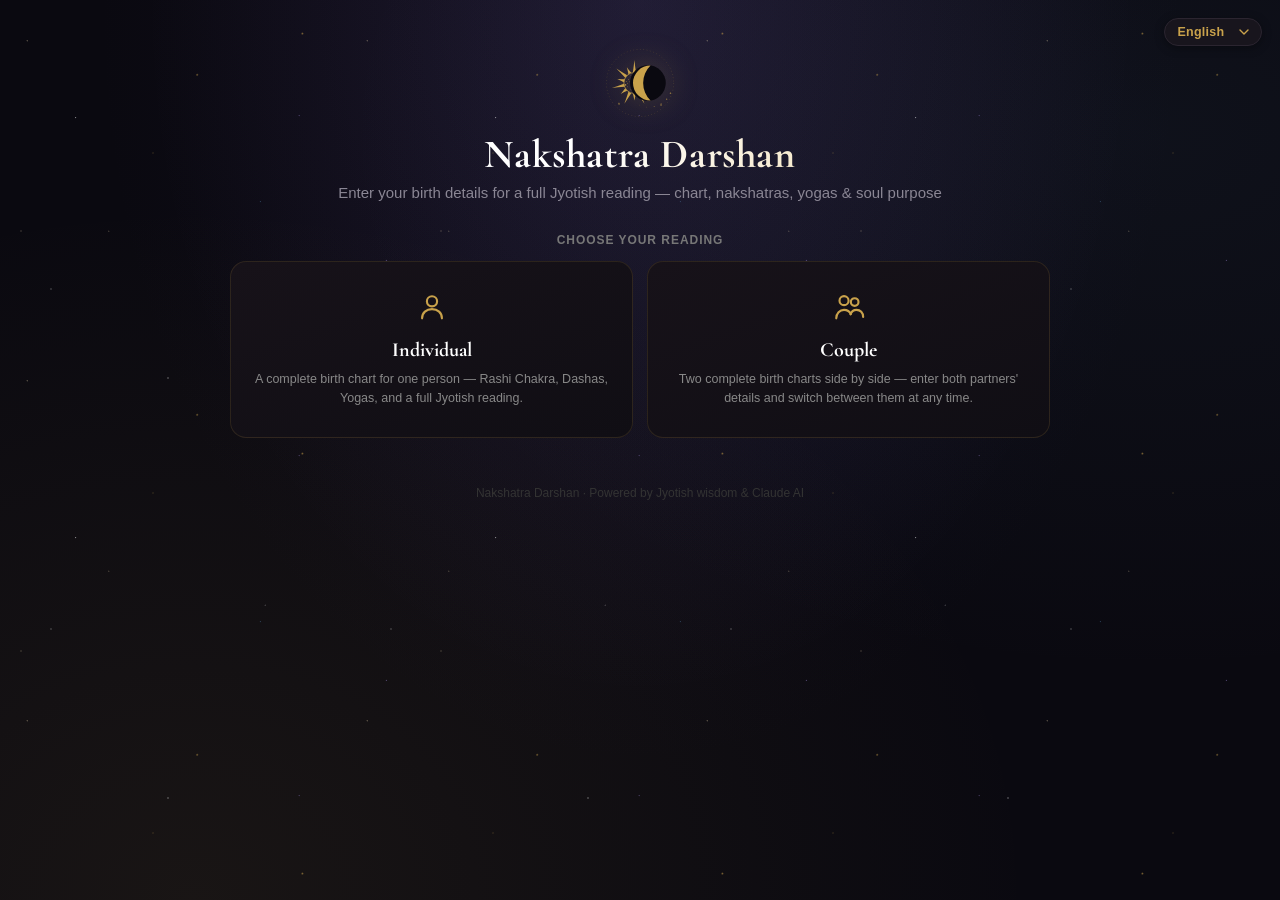
==== commit 58d092eb: "Add files via upload" ====
--- a/index.html
+++ b/index.html
@@ -11,6 +11,7 @@
 <link rel="stylesheet" href="css/styles.css">
 </head>
 <body>
+<div id="bg-constellation" class="bg-constellation"></div>
 <div class="app">
 
   <div class="hero">
@@ -45,12 +46,23 @@
         </g>
       </svg>
     </div>
-    <h1>Nakshatra Darshan</h1>
-    <p>Enter your birth details for a full Jyotish reading — chart, nakshatras, yogas & soul purpose</p>
+    <h1 data-i18n="hero.title">Nakshatra Darshan</h1>
+    <p data-i18n="hero.subtitle">Enter your birth details for a full Jyotish reading — chart, nakshatras, yogas & soul purpose</p>
+  </div>
+
+  <div id="lang-switcher" class="lang-switcher">
+    <select id="lang-select" onchange="setLanguage(this.value)" aria-label="Language">
+      <option value="en">English</option>
+      <option value="fr">Français</option>
+      <option value="es">Español</option>
+      <option value="de">Deutsch</option>
+      <option value="hi">हिन्दी</option>
+      <option value="ja">日本語</option>
+    </select>
   </div>
 
   <div id="mode-select" class="mode-select">
-    <div class="mode-select-label">Choose your reading</div>
+    <div class="mode-select-label" data-i18n="mode.chooseLabel">Choose your reading</div>
     <div class="mode-cards">
       <button class="mode-card" onclick="chooseMode('individual')">
         <div class="mode-card-icon">
@@ -59,8 +71,8 @@
             <path d="M5 20c0-4 3-6.5 7-6.5s7 2.5 7 6.5"/>
           </svg>
         </div>
-        <div class="mode-card-title">Individual</div>
-        <div class="mode-card-desc">A complete birth chart for one person — Rashi Chakra, Dashas, Yogas, and a full Jyotish reading.</div>
+        <div class="mode-card-title" data-i18n="mode.individual.title">Individual</div>
+        <div class="mode-card-desc" data-i18n="mode.individual.desc">A complete birth chart for one person — Rashi Chakra, Dashas, Yogas, and a full Jyotish reading.</div>
       </button>
       <button class="mode-card" onclick="chooseMode('couple')">
         <div class="mode-card-icon">
@@ -71,39 +83,29 @@
             <path d="M13 17.2c.7-2 2.4-3.2 4.3-3.2 2.7 0 4.7 2.1 4.7 5"/>
           </svg>
         </div>
-        <div class="mode-card-title">Couple</div>
-        <div class="mode-card-desc">Two complete birth charts side by side — enter both partners' details and switch between them at any time.</div>
+        <div class="mode-card-title" data-i18n="mode.couple.title">Couple</div>
+        <div class="mode-card-desc" data-i18n="mode.couple.desc">Two complete birth charts side by side — enter both partners' details and switch between them at any time.</div>
       </button>
     </div>
   </div>
 
   <div id="individual-mode" class="hidden">
-  <button class="mode-back-btn" onclick="backToModeSelect()">← Change reading type</button>
-
-  <div class="card">
-    <div class="section-title">Anthropic API Key (for AI reading)</div>
-    <div class="api-key-field">
-      <input type="password" id="api-key" placeholder="sk-ant-api03-...">
-      <button onclick="saveKey()">Save key</button>
-    </div>
-    <div id="key-status" class="key-status key-missing">No API key — chart will calculate but AI reading won't work</div>
-    <div style="font-size:12px;color:#555">Get a free key at <a href="https://console.anthropic.com" target="_blank">console.anthropic.com</a> · Saved in your browser only, never shared</div>
-  </div>
+  <button class="mode-back-btn" onclick="backToModeSelect()" data-i18n="common.changeReadingType">← Change reading type</button>
 
   <div class="card" id="form-card">
-    <div class="section-title">Birth details</div>
+    <div class="section-title" data-i18n="form.birthDetails">Birth details</div>
     <div class="form-grid" style="margin-bottom:12px">
-      <div class="field"><label>Full name</label><input type="text" id="name" placeholder="Your name"></div>
-      <div class="field"><label>Date of birth</label><input type="date" id="dob"></div>
+      <div class="field"><label data-i18n="form.fullName">Full name</label><input type="text" id="name" placeholder="Your name" data-i18n-placeholder="form.yourName"></div>
+      <div class="field"><label data-i18n="form.dob">Date of birth</label><input type="date" id="dob"></div>
     </div>
     <div class="form-grid three" style="margin-bottom:12px">
-      <div class="field"><label>Time of birth</label><input type="time" id="tob"></div>
+      <div class="field"><label data-i18n="form.tob">Time of birth</label><input type="time" id="tob"></div>
       <div class="field city-wrap">
-        <label>City / Place</label>
-        <input type="text" id="city" placeholder="e.g. Mumbai" autocomplete="off" oninput="cityInput(this.value)" onkeydown="cityKeydown(event)">
+        <label data-i18n="form.city">City / Place</label>
+        <input type="text" id="city" placeholder="e.g. Mumbai" data-i18n-placeholder="form.cityExample" autocomplete="off" oninput="cityInput(this.value)" onkeydown="cityKeydown(event)">
         <div class="city-dropdown hidden" id="city-dropdown"></div>
       </div>
-      <div class="field"><label>Timezone offset</label>
+      <div class="field"><label data-i18n="form.tz">Timezone offset</label>
         <select id="tz">
           <option value="-12">Baker Island −12</option>
           <option value="-11">Samoa −11</option>
@@ -150,45 +152,35 @@
     <input type="hidden" id="lon">
     <div class="loc-status" id="loc-status"></div>
     <div id="form-error" class="error hidden"></div>
-    <button class="btn-primary" id="calc-btn" onclick="calculateChart()">Generate my Kundli →</button>
+    <button class="btn-primary" id="calc-btn" onclick="calculateChart()" data-i18n="form.generateSolo">Generate my Kundli →</button>
   </div>
 
 
   </div>
 
   <div id="couple-mode" class="hidden">
-  <button class="mode-back-btn" onclick="backToModeSelect()">← Change reading type</button>
-
-  <div class="card">
-    <div class="section-title">Anthropic API Key (for AI reading)</div>
-    <div class="api-key-field">
-      <input type="password" id="api-key-couple" placeholder="sk-ant-api03-...">
-      <button onclick="saveKeyCouple()">Save key</button>
-    </div>
-    <div id="key-status-couple" class="key-status key-missing">No API key — chart will calculate but AI reading won't work</div>
-    <div style="font-size:12px;color:#555">Get a free key at <a href="https://console.anthropic.com" target="_blank">console.anthropic.com</a> · Saved in your browser only, never shared</div>
-  </div>
+  <button class="mode-back-btn" onclick="backToModeSelect()" data-i18n="common.changeReadingType">← Change reading type</button>
 
   <div class="card" id="couple-form-card">
     <div class="couple-person-row">
       <div class="couple-person-block">
         <div class="couple-person-label">
           <svg width="16" height="16" viewBox="0 0 24 24" fill="none" stroke="#c9a24b" stroke-width="1.8" stroke-linecap="round" stroke-linejoin="round"><circle cx="12" cy="8" r="3.6"/><path d="M5 20c0-4 3-6.5 7-6.5s7 2.5 7 6.5"/></svg>
-          Partner A
+          <span data-i18n="form.partnerA">Partner A</span>
         </div>
         <div class="form-grid" style="margin-bottom:12px">
-          <div class="field"><label>Full name</label><input type="text" id="name-a" placeholder="Partner A's name"></div>
-          <div class="field"><label>Date of birth</label><input type="date" id="dob-a"></div>
+          <div class="field"><label data-i18n="form.fullName">Full name</label><input type="text" id="name-a" placeholder="Partner A's name" data-i18n-placeholder="form.partnerAName"></div>
+          <div class="field"><label data-i18n="form.dob">Date of birth</label><input type="date" id="dob-a"></div>
         </div>
         <div class="form-grid" style="margin-bottom:12px">
-          <div class="field"><label>Time of birth</label><input type="time" id="tob-a"></div>
+          <div class="field"><label data-i18n="form.tob">Time of birth</label><input type="time" id="tob-a"></div>
           <div class="field city-wrap">
-            <label>City / Place</label>
-            <input type="text" id="city-a" placeholder="e.g. Mumbai" autocomplete="off" oninput="cityInputFor('a',this.value)" onkeydown="cityKeydownFor('a',event)">
+            <label data-i18n="form.city">City / Place</label>
+            <input type="text" id="city-a" placeholder="e.g. Mumbai" data-i18n-placeholder="form.cityExample" autocomplete="off" oninput="cityInputFor('a',this.value)" onkeydown="cityKeydownFor('a',event)">
             <div class="city-dropdown hidden" id="city-dropdown-a"></div>
           </div>
         </div>
-        <div class="field" style="margin-bottom:12px"><label>Timezone offset</label>
+        <div class="field" style="margin-bottom:12px"><label data-i18n="form.tz">Timezone offset</label>
           <select id="tz-a">
             <option value="-12">Baker Island −12</option>
             <option value="-11">Samoa −11</option>
@@ -240,21 +232,21 @@
       <div class="couple-person-block">
         <div class="couple-person-label">
           <svg width="16" height="16" viewBox="0 0 24 24" fill="none" stroke="#c9a24b" stroke-width="1.8" stroke-linecap="round" stroke-linejoin="round"><circle cx="12" cy="8" r="3.6"/><path d="M5 20c0-4 3-6.5 7-6.5s7 2.5 7 6.5"/></svg>
-          Partner B
+          <span data-i18n="form.partnerB">Partner B</span>
         </div>
         <div class="form-grid" style="margin-bottom:12px">
-          <div class="field"><label>Full name</label><input type="text" id="name-b" placeholder="Partner B's name"></div>
-          <div class="field"><label>Date of birth</label><input type="date" id="dob-b"></div>
+          <div class="field"><label data-i18n="form.fullName">Full name</label><input type="text" id="name-b" placeholder="Partner B's name" data-i18n-placeholder="form.partnerBName"></div>
+          <div class="field"><label data-i18n="form.dob">Date of birth</label><input type="date" id="dob-b"></div>
         </div>
         <div class="form-grid" style="margin-bottom:12px">
-          <div class="field"><label>Time of birth</label><input type="time" id="tob-b"></div>
+          <div class="field"><label data-i18n="form.tob">Time of birth</label><input type="time" id="tob-b"></div>
           <div class="field city-wrap">
-            <label>City / Place</label>
-            <input type="text" id="city-b" placeholder="e.g. Mumbai" autocomplete="off" oninput="cityInputFor('b',this.value)" onkeydown="cityKeydownFor('b',event)">
+            <label data-i18n="form.city">City / Place</label>
+            <input type="text" id="city-b" placeholder="e.g. Mumbai" data-i18n-placeholder="form.cityExample" autocomplete="off" oninput="cityInputFor('b',this.value)" onkeydown="cityKeydownFor('b',event)">
             <div class="city-dropdown hidden" id="city-dropdown-b"></div>
           </div>
         </div>
-        <div class="field" style="margin-bottom:12px"><label>Timezone offset</label>
+        <div class="field" style="margin-bottom:12px"><label data-i18n="form.tz">Timezone offset</label>
           <select id="tz-b">
             <option value="-12">Baker Island −12</option>
             <option value="-11">Samoa −11</option>
@@ -302,7 +294,7 @@
       </div>
     </div>
     <div id="couple-form-error" class="error hidden"></div>
-    <button class="btn-primary" id="calc-btn-couple" onclick="calculateCoupleCharts()">Generate both Kundlis →</button>
+    <button class="btn-primary" id="calc-btn-couple" onclick="calculateCoupleCharts()" data-i18n="form.generateCouple">Generate both Kundlis →</button>
   </div>
 
   <div class="card collapsed-name-card hidden" id="couple-name-card" onclick="expandCoupleFormCard()">
@@ -310,7 +302,7 @@
     <span class="name-card-center">
       <span class="name-card-text" id="couple-name-card-text">Both charts ready</span>
     </span>
-    <span class="name-card-edit">Edit →</span>
+    <span class="name-card-edit" data-i18n="common.edit">Edit →</span>
   </div>
 
   </div>
@@ -321,13 +313,13 @@
       <span class="name-card-icon">${''}</span>
       <span class="name-card-text" id="name-card-text">Your name</span>
     </span>
-    <span class="name-card-edit">Edit →</span>
+    <span class="name-card-edit" data-i18n="common.edit">Edit →</span>
   </div>
 
   <div class="download-row hidden" id="download-row">
     <button class="btn-download" onclick="downloadReport()">
       <svg width="15" height="15" viewBox="0 0 24 24" fill="none" stroke="currentColor" stroke-width="2" stroke-linecap="round" stroke-linejoin="round"><path d="M21 15v4a2 2 0 0 1-2 2H5a2 2 0 0 1-2-2v-4"/><polyline points="7 10 12 15 17 10"/><line x1="12" y1="15" x2="12" y2="3"/></svg>
-      Download full report
+      <span data-i18n="common.downloadReport">Download full report</span>
     </button>
   </div>
 
@@ -341,24 +333,28 @@
         <span class="person-switch-initial" id="switch-initial-b">B</span>
         <span id="switch-name-b">Partner B</span>
       </button>
-    </div>
-    <div class="card">
+      <button class="person-switch-btn person-switch-compat" id="switch-btn-compat" onclick="switchActivePerson('compat')">
+        <span class="person-switch-initial"><svg width="15" height="15" viewBox="0 0 24 24"><circle cx="9" cy="12" r="7" fill="none" stroke="currentColor" stroke-width="1.3"/><circle cx="15" cy="12" r="7" fill="none" stroke="currentColor" stroke-width="1.3"/></svg></span>
+        <span data-i18n="tabs.compatibility">Compatibility</span>
+      </button>
+    </div>
+    <div class="card" id="individual-card">
       <div class="tab-row-wrap">
         <button class="tab-scroll-btn hidden" id="tab-scroll-left" onclick="scrollTabs(-1)" aria-label="Scroll tabs left">‹</button>
         <div class="tab-row" id="tab-row">
-          <button class="tab active" onclick="showTab('chart')">Chart</button>
-          <button class="tab" onclick="showTab('positions')">Panchang &amp; Positions</button>
-          <button class="tab" onclick="showTab('dashas')">Dashas</button>
-          <button class="tab" onclick="showTab('karakas')">Karakas</button>
-          <button class="tab" onclick="showTab('yogadosha')">Yog &amp; Dosh</button>
-          <button class="tab" onclick="showTab('shadbala')">Shadbala</button>
-          <button class="tab" onclick="showTab('avastha')">Avastha</button>
-          <button class="tab" onclick="showTab('navamsa')">Navamsa</button>
-          <button class="tab" onclick="showTab('vargas')">Vargas</button>
-          <button class="tab" onclick="showTab('transit')">Transit</button>
-          <button class="tab" onclick="showTab('argala')">Argala</button>
-          <button class="tab hidden" id="tab-btn-compatibility" onclick="showTab('compatibility')">Compatibility</button>
-          <button class="tab" onclick="showTab('reading')">AI Reading</button>
+          <button class="tab active" onclick="showTab('chart')" data-i18n="tabs.chart">Chart</button>
+          <button class="tab" onclick="showTab('updates')" data-i18n="tabs.updates">Updates</button>
+          <button class="tab" onclick="showTab('positions')" data-i18n="tabs.positions">Panchang &amp; Positions</button>
+          <button class="tab" onclick="showTab('dashas')" data-i18n="tabs.dashas">Dashas</button>
+          <button class="tab" onclick="showTab('karakas')" data-i18n="tabs.karakas">Karakas</button>
+          <button class="tab" onclick="showTab('yogadosha')" data-i18n="tabs.yogadosha">Yog &amp; Dosh</button>
+          <button class="tab" onclick="showTab('shadbala')" data-i18n="tabs.shadbala">Shadbala</button>
+          <button class="tab" onclick="showTab('avastha')" data-i18n="tabs.avastha">Avastha</button>
+          <button class="tab" onclick="showTab('navamsa')" data-i18n="tabs.navamsa">Navamsa</button>
+          <button class="tab" onclick="showTab('vargas')" data-i18n="tabs.vargas">Vargas</button>
+          <button class="tab" onclick="showTab('transit')" data-i18n="tabs.transit">Transit</button>
+          <button class="tab" onclick="showTab('argala')" data-i18n="tabs.argala">Argala</button>
+          <button class="tab" onclick="showTab('reading')" data-i18n="tabs.reading">AI Reading</button>
         </div>
         <button class="tab-scroll-btn" id="tab-scroll-right" onclick="scrollTabs(1)" aria-label="Scroll tabs right">›</button>
       </div>
@@ -366,7 +362,7 @@
       <div id="tab-chart">
         <div id="chart-big-three" class="chart-big-three"></div>
         <div id="chart-headline" class="chart-headline"></div>
-        <div class="section-title">Rashi Chakra (click a segment, or a group below)</div>
+        <div class="section-title" data-i18n="chart.rashiChakra">Rashi Chakra (click a segment, or a group below)</div>
         <div class="trikona-btn-row" id="trikona-btn-row"></div>
         <div class="kundli-center chart-wheel-stage">
           <div id="chart-wheel-glow" class="chart-wheel-glow"></div>
@@ -378,17 +374,27 @@
         <div id="group-detail" class="segment-detail hidden"></div>
       </div>
 
+      <div id="tab-updates" class="hidden">
+        <div class="section-title" data-i18n="updates.title">Your Updates</div>
+        <div class="subtab-row">
+          <button class="subtab active" onclick="showUpdatesSubtab('daily')" data-i18n="updates.daily">Daily</button>
+          <button class="subtab" onclick="showUpdatesSubtab('monthly')" data-i18n="updates.monthly">Monthly</button>
+          <button class="subtab" onclick="showUpdatesSubtab('yearly')" data-i18n="updates.yearly">Yearly</button>
+        </div>
+        <div id="updates-content"></div>
+      </div>
+
       <div id="tab-positions" class="hidden">
-        <div class="section-title">Panchang — the five pillars of birth time</div>
+        <div class="section-title" data-i18n="positions.panchang">Panchang — the five pillars of birth time</div>
         <div id="panchang-grid" class="panchang-grid"></div>
 
-        <div class="section-title" style="margin-top:26px">Birth Star &amp; Rashi</div>
+        <div class="section-title" style="margin-top:26px" data-i18n="positions.birthStar">Birth Star &amp; Rashi</div>
         <div id="nakshatra-koota-grid" class="koota-grid"></div>
 
-        <div class="section-title" style="margin-top:26px">Planetary positions</div>
+        <div class="section-title" style="margin-top:26px" data-i18n="positions.planetaryPositions">Planetary positions</div>
         <div style="overflow-x:auto">
         <table class="planet-table">
-          <thead><tr><th>Planet</th><th>Sign</th><th>House</th><th>Degree</th><th>Nakshatra</th><th>Relation</th></tr></thead>
+          <thead><tr><th data-i18n="table.planet">Planet</th><th data-i18n="table.sign">Sign</th><th data-i18n="table.house">House</th><th data-i18n="table.degree">Degree</th><th data-i18n="table.nakshatra">Nakshatra</th><th data-i18n="table.relation">Relation</th></tr></thead>
           <tbody id="planet-tbody"></tbody>
         </table>
         </div>
@@ -396,30 +402,30 @@
 
       <div id="tab-dashas" class="hidden">
         <div id="current-dasha-summary"></div>
-        <div class="section-title">Vimshottari Dasha periods</div>
+        <div class="section-title" data-i18n="dashas.vimshottari">Vimshottari Dasha periods</div>
         <div id="dasha-list"></div>
       </div>
 
       <div id="tab-karakas" class="hidden">
-        <div class="section-title">Jaimini Chara Karakas (ranked by degree)</div>
+        <div class="section-title" data-i18n="karakas.title">Jaimini Chara Karakas (ranked by degree)</div>
         <div id="karaka-list"></div>
       </div>
 
       <div id="tab-yogadosha" class="hidden">
-        <div class="section-title">Yog &amp; Dosh — Planetary Combinations</div>
+        <div class="section-title" data-i18n="yogadosha.title">Yog &amp; Dosh — Planetary Combinations</div>
         <div class="subtab-row">
-          <button class="subtab active" onclick="showYDSubtab('yogas')">Yogas</button>
-          <button class="subtab" onclick="showYDSubtab('doshas')">Doshas</button>
+          <button class="subtab active" onclick="showYDSubtab('yogas')" data-i18n="yogadosha.yogas">Yogas</button>
+          <button class="subtab" onclick="showYDSubtab('doshas')" data-i18n="yogadosha.doshas">Doshas</button>
         </div>
         <div id="yd-content"></div>
       </div>
 
       <div id="tab-shadbala" class="hidden">
-        <div class="section-title">Shadbala — Six-fold Strength</div>
+        <div class="section-title" data-i18n="shadbala.title">Shadbala — Six-fold Strength</div>
         <div class="subtab-row">
-          <button class="subtab active" onclick="showShadbalaSubtab('planets')">Planets</button>
-          <button class="subtab" onclick="showShadbalaSubtab('houses')">Houses</button>
-          <button class="subtab" onclick="showShadbalaSubtab('ishtakashta')">Ishta vs Kashta</button>
+          <button class="subtab active" onclick="showShadbalaSubtab('planets')" data-i18n="shadbala.planets">Planets</button>
+          <button class="subtab" onclick="showShadbalaSubtab('houses')" data-i18n="shadbala.houses">Houses</button>
+          <button class="subtab" onclick="showShadbalaSubtab('ishtakashta')" data-i18n="shadbala.ishtakashta">Ishta vs Kashta</button>
         </div>
         <div id="shadbala-sub-planets"><div id="shadbala-content"></div></div>
         <div id="shadbala-sub-houses" class="hidden"><div id="bhava-bala-content"></div></div>
@@ -427,63 +433,134 @@
       </div>
 
       <div id="tab-avastha" class="hidden">
-        <div class="section-title">Avastha — Planetary States</div>
+        <div class="section-title" data-i18n="avastha.title">Avastha — Planetary States</div>
         <div id="avastha-content"></div>
       </div>
 
       <div id="tab-navamsa" class="hidden">
-        <div class="section-title">Navamsa (D9) — Dharmamsa Chart</div>
+        <div class="section-title" data-i18n="navamsa.title">Navamsa (D9) — Dharmamsa Chart</div>
         <div id="navamsa-asc-card" class="navamsa-asc-card"></div>
         <div class="kundli-center">
           <svg class="kundli-svg" id="navamsa-svg" viewBox="0 0 260 260" xmlns="http://www.w3.org/2000/svg" preserveAspectRatio="xMidYMid meet"></svg>
         </div>
         <div id="navamsa-segment-detail" class="segment-detail hidden"></div>
-        <div class="section-title" id="vargottama-section-header" style="margin-top:1.5rem">Vargottama Analysis <span class="info-icon" id="vargottama-info-trigger">i</span></div>
+        <div class="section-title" id="vargottama-section-header" style="margin-top:1.5rem"><span data-i18n="navamsa.vargottama">Vargottama Analysis</span> <span class="info-icon" id="vargottama-info-trigger">i</span></div>
         <div id="vargottama-summary"></div>
-        <div class="section-title" style="margin-top:1.5rem">Navamsa positions</div>
+        <div class="section-title" style="margin-top:1.5rem" data-i18n="navamsa.positions">Navamsa positions</div>
         <div style="overflow-x:auto">
         <table class="planet-table">
-          <thead><tr><th>Planet</th><th>D1 Sign</th><th>D9 Sign</th><th>Vargottama?</th></tr></thead>
+          <thead><tr><th data-i18n="table.planet">Planet</th><th data-i18n="table.d1Sign">D1 Sign</th><th data-i18n="table.d9Sign">D9 Sign</th><th data-i18n="table.vargottamaQ">Vargottama?</th></tr></thead>
           <tbody id="navamsa-tbody"></tbody>
         </table>
         </div>
       </div>
 
       <div id="tab-vargas" class="hidden">
-        <div class="section-title">Divisional (Varga) Charts</div>
-        <div class="varga-intro">Each Varga re-examines the birth chart through a different lens — D10 for career, D7 for children, D60 for fine-grained past-life karma, and so on. A planet weak in the main chart (D1) can still deliver strongly if it's well placed here, and vice versa. Select a chart below.</div>
+        <div class="section-title" data-i18n="vargas.title">Divisional (Varga) Charts</div>
+        <div class="varga-intro" data-i18n="vargas.intro">Each Varga re-examines the birth chart through a different lens — D10 for career, D7 for children, D60 for fine-grained past-life karma, and so on. A planet weak in the main chart (D1) can still deliver strongly if it's well placed here, and vice versa. Select a chart below.</div>
         <div id="varga-chip-row" class="varga-chip-row"></div>
         <div id="varga-detail"></div>
       </div>
 
       <div id="tab-transit" class="hidden">
-        <div class="section-title">Transit (Gochara) — current sky vs. natal chart</div>
+        <div class="section-title" data-i18n="transit.title">Transit (Gochara) — current sky vs. natal chart</div>
         <div class="form-grid" style="margin-bottom:14px;align-items:end">
-          <div class="field"><label>Check transits at</label><input type="datetime-local" id="transit-datetime" onchange="renderTransitTab()"></div>
-          <div class="field"><label>&nbsp;</label><button class="btn-primary" style="margin-top:0" onclick="setTransitNow()">Now →</button></div>
+          <div class="field"><label data-i18n="transit.checkAt">Check transits at</label><input type="datetime-local" id="transit-datetime" onchange="renderTransitTab()"></div>
+          <div class="field"><label>&nbsp;</label><button class="btn-primary" style="margin-top:0" onclick="setTransitNow()" data-i18n="transit.now">Now →</button></div>
         </div>
         <div id="transit-content"></div>
       </div>
 
       <div id="tab-argala" class="hidden">
-        <div class="section-title">Argala &amp; Virodhargala — Jaimini intervention/obstruction analysis</div>
+        <div class="section-title" data-i18n="argala.title">Argala &amp; Virodhargala — Jaimini intervention/obstruction analysis</div>
         <div id="argala-content"></div>
-      </div>
-
-      <div id="tab-compatibility" class="hidden">
-        <div class="section-title">Compatibility — Ashtakoot Guna Milan</div>
-        <div id="compatibility-content"></div>
       </div>
 
       <div id="tab-reading" class="hidden">
         <div id="reading-content">
-          <div class="status"><span class="spinner"></span>Generating your personalised reading…</div>
-        </div>
-      </div>
-    </div>
-  </div>
-
-  <div style="text-align:center;padding:1.5rem 0 0.5rem;font-size:12px;color:#333">
+          <div class="status"><span class="spinner"></span><span data-i18n="reading.generating">Generating your personalised reading…</span></div>
+        </div>
+      </div>
+    </div>
+
+    <div class="card hidden" id="compat-card">
+      <div class="tab-row-wrap">
+        <div class="tab-row" id="compat-tab-row">
+          <button class="tab active" onclick="showCompatTab('overview')" data-i18n="compat.overview">Overview</button>
+          <button class="tab" onclick="showCompatTab('together')" data-i18n="compat.together">Together</button>
+          <button class="tab" onclick="showCompatTab('d1')" data-i18n="compat.d1charts">D1 Charts</button>
+          <button class="tab" onclick="showCompatTab('const')" data-i18n="compat.constellations">Constellations</button>
+          <button class="tab" onclick="showCompatTab('yogas')" data-i18n="compat.yogas">Yogas</button>
+          <button class="tab" onclick="showCompatTab('mangal')" data-i18n="compat.mangal">Mangal Dosha</button>
+          <button class="tab" onclick="showCompatTab('seventh')" data-i18n="compat.seventh">7th House</button>
+          <button class="tab" onclick="showCompatTab('venusmars')" data-i18n="compat.venusmars">Venus &ndash; Mars</button>
+          <button class="tab" onclick="showCompatTab('navamsa')" data-i18n="compat.navamsa">Navamsa</button>
+          <button class="tab" onclick="showCompatTab('dashatiming')" data-i18n="compat.dashatiming">Dasha Timing</button>
+        </div>
+      </div>
+
+      <div id="compat-tab-overview">
+        <div class="section-title" data-i18n="compat.ashtakoot">Ashtakoot Guna Milan</div>
+        <div class="shadbala-intro">
+          <span class="info-icon" id="ashtakoot-info-trigger">i</span>
+          <span style="font-size:12.5px;color:#888" data-i18n="compat.tapInfo">Tap the info icon for methodology &amp; simplification notes</span>
+        </div>
+        <div id="compat-overview-content"></div>
+      </div>
+
+      <div id="compat-tab-together" class="hidden">
+        <div class="section-title" data-i18n="compat.togetherTitle">Together — Daily, Monthly &amp; Yearly</div>
+        <div class="subtab-row">
+          <button class="subtab active" onclick="showTogetherSubtab('daily')" data-i18n="updates.daily">Daily</button>
+          <button class="subtab" onclick="showTogetherSubtab('monthly')" data-i18n="updates.monthly">Monthly</button>
+          <button class="subtab" onclick="showTogetherSubtab('yearly')" data-i18n="updates.yearly">Yearly</button>
+        </div>
+        <div id="compat-together-content"></div>
+      </div>
+
+      <div id="compat-tab-d1" class="hidden">
+        <div class="section-title" data-i18n="compat.d1side">Both D1 Charts, Side by Side</div>
+        <div id="compat-d1-content"></div>
+      </div>
+
+      <div id="compat-tab-const" class="hidden">
+        <div class="section-title" data-i18n="compat.constTitle">Birth Star Constellations</div>
+        <div id="compat-const-content"></div>
+      </div>
+
+      <div id="compat-tab-yogas" class="hidden">
+        <div class="section-title" data-i18n="compat.yogasTitle">Relationship Yogas</div>
+        <div id="compat-yogas-content"></div>
+      </div>
+
+      <div id="compat-tab-mangal" class="hidden">
+        <div class="section-title" data-i18n="compat.mangalTitle">Mangal Dosha (Kuja Dosha) Match</div>
+        <div id="compat-mangal-content"></div>
+      </div>
+
+      <div id="compat-tab-seventh" class="hidden">
+        <div class="section-title" data-i18n="compat.seventhTitle">7th House (Marriage House) Strength</div>
+        <div id="compat-seventh-content"></div>
+      </div>
+
+      <div id="compat-tab-venusmars" class="hidden">
+        <div class="section-title" data-i18n="compat.venusmarsTitle">Venus &ndash; Mars Cross-Chart Read</div>
+        <div id="compat-venusmars-content"></div>
+      </div>
+
+      <div id="compat-tab-navamsa" class="hidden">
+        <div class="section-title" data-i18n="compat.navamsaTitle">Navamsa (D9) Moon Comparison</div>
+        <div id="compat-navamsa-content"></div>
+      </div>
+
+      <div id="compat-tab-dashatiming" class="hidden">
+        <div class="section-title" data-i18n="compat.dashatimingTitle">Current Dasha Timing</div>
+        <div id="compat-dashatiming-content"></div>
+      </div>
+    </div>
+  </div>
+
+  <div style="text-align:center;padding:1.5rem 0 0.5rem;font-size:12px;color:#333" data-i18n="footer.tagline">
     Nakshatra Darshan · Powered by Jyotish wisdom & Claude AI
   </div>
 </div>
@@ -497,10 +574,14 @@
 <script src="js/nakshatra-padas.js"></script>
 <script src="js/argala.js"></script>
 <script src="js/ashtakoot.js"></script>
+<script src="js/compatibility-extra.js"></script>
 <script src="js/transit.js"></script>
+<script src="js/varshaphala.js"></script>
+<script src="js/updates.js"></script>
 <script src="js/timezone-lookup.js"></script>
 <script src="js/app-state.js"></script>
 <script src="js/render-chart.js"></script>
 <script src="js/render-tabs.js"></script>
+<script src="js/i18n.js"></script>
 </body>
 </html>
--- a/css/styles.css
+++ b/css/styles.css
@@ -1,6 +1,6 @@
 :root{--font-display:'Cormorant Garamond',Georgia,'Times New Roman',serif;--violet:#9b86d9}
   *{box-sizing:border-box;margin:0;padding:0}
-  body{font-family:-apple-system,BlinkMacSystemFont,'Segoe UI',sans-serif;
+  body{font-family:-apple-system,BlinkMacSystemFont,'Segoe UI',sans-serif;position:relative;
     background-color:#0a0910;
     background-image:
       radial-gradient(1px 1px at 8% 12%,rgba(240,220,174,0.5),transparent),
@@ -10,17 +10,41 @@
       radial-gradient(1px 1px at 88% 34%,rgba(155,134,217,0.45),transparent),
       radial-gradient(1.5px 1.5px at 15% 85%,rgba(255,255,255,0.25),transparent),
       radial-gradient(1px 1px at 45% 45%,rgba(201,162,75,0.35),transparent),
-      radial-gradient(ellipse at top,rgba(155,134,217,0.07),transparent 55%),
-      radial-gradient(ellipse at 15% 100%,rgba(201,162,75,0.06),transparent 55%);
-    background-repeat:repeat,repeat,repeat,repeat,repeat,repeat,repeat,no-repeat,no-repeat;
-    background-size:340px 340px,340px 340px,340px 340px,340px 340px,340px 340px,340px 340px,340px 340px,100% 100%,100% 100%;
+      radial-gradient(ellipse at top,rgba(155,134,217,0.1),transparent 55%),
+      radial-gradient(ellipse at 15% 100%,rgba(201,162,75,0.08),transparent 55%),
+      radial-gradient(ellipse at 90% 15%,rgba(79,126,168,0.07),transparent 50%),
+      radial-gradient(ellipse at 50% 0%,rgba(60,42,110,0.16),transparent 60%);
+    background-repeat:repeat,repeat,repeat,repeat,repeat,repeat,repeat,no-repeat,no-repeat,no-repeat,no-repeat;
+    background-size:340px 340px,340px 340px,340px 340px,340px 340px,340px 340px,340px 340px,340px 340px,100% 100%,100% 100%,100% 100%,100% 100%;
+    background-attachment:fixed,fixed,fixed,fixed,fixed,fixed,fixed,fixed,fixed,fixed,fixed;
     color:#fafafa;min-height:100vh;padding:2rem 1rem}
+  body::before{content:'';position:fixed;inset:0;z-index:-1;pointer-events:none;
+    background-image:
+      radial-gradient(1px 1px at 18% 28%,rgba(255,255,255,0.55),transparent),
+      radial-gradient(1.5px 1.5px at 72% 8%,rgba(201,162,75,0.6),transparent),
+      radial-gradient(1px 1px at 92% 62%,rgba(155,134,217,0.5),transparent),
+      radial-gradient(1px 1px at 5% 55%,rgba(240,220,174,0.4),transparent),
+      radial-gradient(1.5px 1.5px at 40% 90%,rgba(255,255,255,0.35),transparent),
+      radial-gradient(1px 1px at 62% 48%,rgba(79,126,168,0.45),transparent);
+    background-repeat:repeat;background-size:420px 420px;
+    animation:body-twinkle 7s ease-in-out infinite}
+  @keyframes body-twinkle{0%,100%{opacity:0.25}50%{opacity:0.85}}
+  @media(prefers-reduced-motion:reduce){body::before{animation:none;opacity:0.5}}
   .app{max-width:820px;margin:0 auto}
   .hero{text-align:center;margin-bottom:2rem;padding-top:1rem}
   .sun-icon{margin-bottom:12px}
   .sun-icon svg{display:block;margin:0 auto;filter:drop-shadow(0 0 16px rgba(201,162,75,0.25))}
-  .hero h1{font-family:var(--font-display);font-size:40px;font-weight:700;margin-bottom:6px;letter-spacing:0.015em;background:linear-gradient(135deg,#fff 30%,#f0dcae 60%,#c9a24b 100%);-webkit-background-clip:text;background-clip:text;color:transparent}
+  .hero h1{font-family:var(--font-display);font-size:40px;font-weight:700;margin-bottom:6px;letter-spacing:0.015em;background:linear-gradient(110deg,#fff 20%,#f0dcae 40%,#c9a24b 50%,#f0dcae 60%,#fff 80%);background-size:220% 100%;-webkit-background-clip:text;background-clip:text;color:transparent;animation:hero-shimmer 7s ease-in-out infinite}
+  @keyframes hero-shimmer{0%{background-position:100% 0}100%{background-position:-100% 0}}
+  @media(prefers-reduced-motion:reduce){.hero h1{animation:none}}
   .hero p{font-size:15px;color:#8a8694}
+  .lang-switcher{position:fixed;top:1.1rem;right:1.1rem;z-index:50}
+  .lang-switcher select{padding:6px 30px 6px 12px;font-size:12.5px;font-weight:600;letter-spacing:0.02em;border:1px solid #2b2530;border-radius:20px;background:#18151d url('data:image/svg+xml;utf8,<svg xmlns="http://www.w3.org/2000/svg" width="10" height="10" viewBox="0 0 10 10"><path d="M1 3l4 4 4-4" fill="none" stroke="%23c9a24b" stroke-width="1.4" stroke-linecap="round" stroke-linejoin="round"/></svg>') no-repeat right 12px center;color:#c9a24b;outline:none;cursor:pointer;appearance:none;-webkit-appearance:none;transition:border-color 0.2s;box-shadow:0 2px 10px rgba(0,0,0,0.35)}
+  .lang-switcher select:hover,.lang-switcher select:focus{border-color:#c9a24b}
+  @media(max-width:640px){
+    .lang-switcher{top:0.6rem;right:0.6rem}
+    .lang-switcher select{padding:5px 26px 5px 10px;font-size:11.5px}
+  }
   .mode-select{margin-bottom:1.5rem}
   .mode-select-label{text-align:center;font-size:12px;font-weight:600;color:#777;text-transform:uppercase;letter-spacing:0.08em;margin-bottom:14px}
   .mode-cards{display:grid;grid-template-columns:1fr 1fr;gap:14px}
@@ -40,6 +64,11 @@
   .person-switch-btn:hover{border-color:rgba(201,162,75,0.4);color:#ccc}
   .person-switch-btn.active{border-color:#c9a24b;color:#fff;background:linear-gradient(160deg,rgba(201,162,75,0.14),rgba(201,162,75,0.05))}
   .person-switch-initial{width:22px;height:22px;border-radius:50%;background:rgba(201,162,75,0.15);border:1px solid rgba(201,162,75,0.4);display:flex;align-items:center;justify-content:center;font-size:11px;font-weight:700;color:#c9a24b;flex-shrink:0}
+  /* Compatibility toggle sits next to the two partner buttons but reads as a distinct kind of thing
+     (the pairing, not a third person) via a violet accent instead of the partners' gold. */
+  .person-switch-compat{border-color:rgba(155,134,217,0.2)}
+  .person-switch-compat .person-switch-initial{background:rgba(155,134,217,0.15);border-color:rgba(155,134,217,0.4);color:var(--violet)}
+  .person-switch-compat.active{border-color:var(--violet);color:#fff;background:linear-gradient(160deg,rgba(155,134,217,0.16),rgba(155,134,217,0.05))}
   @media(max-width:640px){
     .mode-cards{grid-template-columns:1fr}
     .couple-person-row{grid-template-columns:1fr}
@@ -98,8 +127,23 @@
   .chart-headline-spark{color:#c9a24b;margin-right:4px}
   .chart-headline-tag{display:inline-block;font-size:10px;font-weight:700;color:#c9a24b;background:rgba(201,162,75,0.12);border:1px solid rgba(201,162,75,0.3);border-radius:10px;padding:1px 8px;margin-left:7px;vertical-align:middle}
   .chart-headline strong{color:#fff;font-weight:700}
+  .chart-headline-clickable{cursor:pointer;border-radius:10px;padding:6px 10px;margin-left:-10px;margin-right:-10px;transition:background 0.2s,box-shadow 0.2s}
+  .chart-headline-clickable:hover{background:rgba(201,162,75,0.07);box-shadow:0 0 20px rgba(201,162,75,0.08)}
+  .chart-headline-goto{display:inline-block;font-size:10.5px;font-weight:600;color:#8a8694;margin-left:8px;opacity:0;transform:translateX(-3px);transition:opacity 0.2s,transform 0.2s,color 0.2s}
+  .chart-headline-clickable:hover .chart-headline-goto{opacity:1;transform:translateX(0);color:#c9a24b}
   .chart-wheel-stage{position:relative}
   .chart-wheel-glow{position:absolute;top:0;left:50%;width:100%;max-width:640px;aspect-ratio:1/1;transform:translateX(-50%) scale(1.18);pointer-events:none;z-index:0;transition:background 0.6s ease}
+  /* Personal-to-the-birth-star background layer: the Moon Nakshatra's own small constellation glyph,
+     parked as a single small fixed badge (not overlaid on the chart itself, which made the wheel hard
+     to read) in a page corner so it stays put and visible across every tab, not just the Chart one. */
+  .bg-constellation{position:fixed;bottom:18px;right:18px;width:92px;height:92px;pointer-events:none;z-index:-1;opacity:0.55;animation:const-drift 420s linear infinite}
+  .bg-constellation-svg{width:100%;height:100%;overflow:visible}
+  .const-line{stroke:rgba(240,220,174,0.16);stroke-width:0.5}
+  .const-star-halo{fill:rgba(240,220,174,0.4);filter:blur(1.4px);animation-name:chart-twinkle;animation-iteration-count:infinite;animation-timing-function:ease-in-out}
+  .const-star-core{fill:#f7ecc9;animation-name:chart-twinkle;animation-iteration-count:infinite;animation-timing-function:ease-in-out}
+  @keyframes const-drift{from{transform:rotate(0deg)}to{transform:rotate(360deg)}}
+  @media(prefers-reduced-motion:reduce){.bg-constellation{animation:none}}
+  @media(max-width:640px){.bg-constellation{width:60px;height:60px;bottom:12px;right:12px;opacity:0.45}}
   .chart-star-field{position:absolute;inset:0;pointer-events:none;z-index:0;overflow:hidden}
   .chart-star{position:absolute;border-radius:50%;background:#f0dcae;animation-name:chart-twinkle;animation-iteration-count:infinite;animation-timing-function:ease-in-out}
   @keyframes chart-twinkle{0%,100%{opacity:0.15}50%{opacity:0.9}}
@@ -191,6 +235,49 @@
   .vargottama-empty{font-size:12.5px;color:#666;padding:6px 0}
   .vargottama-planet-card{background:rgba(255,255,255,0.025);border:1px solid #262626;border-radius:12px;padding:14px}
   .vargottama-planet-card.vargottama-yes{border-color:rgba(74,222,128,0.35);background:rgba(74,222,128,0.05)}
+  /* Compatibility tab: both D1 wheels, large enough to read, joined by a divider */
+  .d1pair-grid{display:grid;grid-template-columns:1fr auto 1fr;gap:18px;align-items:center}
+  .d1pair-item{text-align:center;min-width:0}
+  .d1pair-name{font-family:var(--font-display);font-size:16px;font-weight:700;color:#c9a24b;margin-bottom:8px}
+  .d1pair-wheel{max-width:280px;margin:0 auto}
+  .mini-wheel-svg{width:100%;display:block}
+  .d1pair-divider{font-family:var(--font-display);font-size:22px;color:#555;padding:0 2px}
+  @media(max-width:640px){
+    .d1pair-grid{grid-template-columns:1fr}
+    .d1pair-divider{transform:rotate(90deg);padding:6px 0}
+    .d1pair-wheel{max-width:220px}
+  }
+  /* Compatibility tab: both partners' Nakshatra constellations, side by side */
+  .couple-const-pair{display:grid;grid-template-columns:1fr 1fr;gap:14px}
+  .couple-const-item{background:rgba(255,255,255,0.02);border:1px solid #262626;border-radius:12px;padding:10px;text-align:center}
+  .couple-const-svg{width:100%;max-width:120px;height:auto;margin:0 auto}
+  .couple-const-label{font-size:11.5px;color:#ccc;margin-top:4px}
+  .couple-const-nak{display:block;color:#c9a24b;font-weight:600;font-size:12px;margin-top:1px}
+  @media(max-width:600px){.couple-const-pair{grid-template-columns:1fr}}
+  /* Compatibility tab: per-partner mini cards used by Mangal Dosha / 7th House / Venus-Mars sections */
+  .mangal-partner-grid{display:grid;grid-template-columns:1fr 1fr;gap:10px}
+  .mangal-partner-card{background:rgba(255,255,255,0.02);border:1px solid #222;border-radius:10px;padding:10px}
+  .mangal-partner-name{font-size:12.5px;font-weight:700;color:#fff;margin-bottom:6px}
+  @media(max-width:600px){.mangal-partner-grid{grid-template-columns:1fr}}
+  /* Updates tab (daily/monthly/yearly) + Compatibility's "Together" section */
+  .update-nav{display:flex;align-items:center;gap:10px;margin-bottom:12px}
+  .update-nav-btn{width:28px;height:28px;flex-shrink:0;border-radius:50%;border:1px solid #333;background:#161219;color:#ccc;font-size:15px;line-height:1;cursor:pointer;display:flex;align-items:center;justify-content:center;transition:all 0.15s}
+  .update-nav-btn:hover{border-color:#c9a24b;color:#c9a24b}
+  .update-nav-btn:disabled{opacity:0.3;cursor:not-allowed;color:#666}
+  .update-nav-btn:disabled:hover{border-color:#333;color:#666}
+  .update-nav-label{flex:1;text-align:center;font-family:var(--font-display);font-size:14.5px;font-weight:700;color:#fff}
+  .update-nav-today{font-size:11px;font-weight:600;color:#888;background:transparent;border:1px solid #333;border-radius:14px;padding:5px 11px;cursor:pointer;flex-shrink:0;transition:all 0.15s}
+  .update-nav-today:hover{border-color:#c9a24b;color:#c9a24b}
+  .update-card{background:linear-gradient(160deg,rgba(255,255,255,0.03),rgba(255,255,255,0.01));border:1px solid #262626;border-left:3px solid var(--update-color,#c9a24b);border-radius:12px;padding:18px}
+  .update-eyebrow{font-size:11px;font-weight:600;color:#888;text-transform:uppercase;letter-spacing:0.06em;margin-bottom:8px}
+  .update-head{margin-bottom:10px}
+  .update-text{font-family:var(--font-display);font-size:18px;line-height:1.5;color:#fff;margin-bottom:14px}
+  .update-action{font-size:13px;color:#ccc;background:color-mix(in srgb, var(--update-color,#c9a24b) 12%, transparent);border:1px solid color-mix(in srgb, var(--update-color,#c9a24b) 30%, transparent);border-radius:8px;padding:9px 12px}
+  .update-action-label{font-weight:700;color:var(--update-color,#c9a24b);text-transform:uppercase;font-size:10.5px;letter-spacing:0.05em;margin-right:6px}
+  .update-behind{margin-top:10px;padding-top:10px;border-top:1px solid #222;font-size:11.5px;color:#888}
+  .update-behind-title{font-weight:600;color:#999;margin-bottom:4px;display:flex;align-items:center;gap:5px}
+  .update-behind-row{margin-top:2px}
+  .update-behind-row strong{color:#c9a24b;font-weight:600}
   .shadbala-grid{display:flex;flex-direction:column;gap:10px}
   .shadbala-card{background:rgba(255,255,255,0.025);border:1px solid #262626;border-radius:12px;padding:14px}
   .shadbala-card-head{display:flex;align-items:center;gap:10px}
@@ -298,7 +385,8 @@
   .pratyantar-toggle:hover{color:#c9a24b}
   .pratyantar-list{padding:0 0 6px 28px;border-bottom:1px solid #18151d}
   .pratyantar-row{display:flex;align-items:center;gap:8px;padding:4px 0}
-  .pratyantar-row .pratyantar-lord{font-size:11.5px;color:#888;min-width:78px}
+  .pratyantar-row .pratyantar-lord{display:flex;align-items:center;gap:4px;font-size:11.5px;color:#888;min-width:78px}
+  .pratyantar-lord svg{display:block;flex-shrink:0}
   .pratyantar-row .dasha-bar-wrap{height:2px}
   .pratyantar-row .dasha-bar{background:#3a3a3a}
   .pratyantar-active .pratyantar-lord{color:#c9a24b}
@@ -328,9 +416,11 @@
   .current-dasha-level-lord{font-size:13.5px;font-weight:700;color:#fff}
   .current-dasha-arrow{color:#555;font-size:15px;flex-shrink:0}
   .current-dasha-range{font-size:11.5px;color:#999;margin-top:12px;padding-top:12px;border-top:1px solid #262626}
-  .dasha-row{display:flex;align-items:center;gap:10px;padding:9px 0;border-bottom:1px solid #1e1e1e;cursor:pointer}
-  .dasha-block:last-child .dasha-row{border-bottom:none}
-  .dasha-lord{font-family:var(--font-display);font-weight:700;font-size:17px;min-width:36px;color:#ddd}
+  .dasha-row{display:flex;align-items:center;gap:10px;padding:9px 0;cursor:pointer}
+  .dasha-block{border-bottom:1px solid #1e1e1e}
+  .dasha-block:last-child{border-bottom:none}
+  .dasha-lord{display:flex;align-items:center;gap:6px;font-family:var(--font-display);font-weight:700;font-size:17px;min-width:36px;color:#ddd}
+  .dasha-lord svg{display:block;flex-shrink:0}
   .dasha-bar-wrap{flex:1;height:4px;background:#1e1e1e;border-radius:3px;overflow:hidden}
   .dasha-bar{height:100%;background:#555;border-radius:3px}
   .strength-meter{display:flex;align-items:center;gap:10px}
@@ -349,10 +439,10 @@
   .dasha-chevron{font-size:11px;color:#555;margin-left:4px;width:14px;text-align:center;cursor:pointer}
   .dasha-row:hover .dasha-chevron{color:#c9a24b}
   .antardasha-row .dasha-chevron:hover{color:#c9a24b}
-  .antardasha-list{padding:2px 0 10px 18px;border-bottom:1px solid #1e1e1e}
-  .dasha-block:last-child .antardasha-list{border-bottom:none}
+  .antardasha-list{padding:2px 0 10px 18px}
   .antardasha-row{display:flex;align-items:center;gap:10px;padding:6px 0}
-  .antardasha-lord{font-weight:500;font-size:12.5px;min-width:60px;color:#999}
+  .antardasha-lord{display:flex;align-items:center;gap:5px;font-weight:500;font-size:12.5px;min-width:60px;color:#999}
+  .antardasha-lord svg{display:block;flex-shrink:0}
   .antardasha-bar-wrap{height:3px}
   .antardasha-bar{background:#444}
   .antardasha-active .antardasha-lord{color:#c9a24b}
@@ -381,14 +471,6 @@
   .tab:hover{color:#ddd}
   .hidden{display:none}
   .error{color:#ef4444;font-size:13px;padding:6px 0;margin-top:4px}
-  .api-key-field{display:flex;gap:8px;margin-bottom:10px}
-  .api-key-field input{flex:1;padding:9px 12px;font-size:13px;border:1px solid #2b2530;border-radius:8px;background:#18151d;color:#fff;font-family:monospace}
-  .api-key-field input::placeholder{color:#444}
-  .api-key-field button{padding:9px 16px;font-size:13px;background:#c9a24b;color:#0a0a0a;border:none;border-radius:8px;cursor:pointer;font-weight:600;white-space:nowrap}
-  .api-key-field button:hover{opacity:0.88}
-  .key-status{font-size:12px;margin-bottom:10px}
-  .key-ok{color:#22c55e}
-  .key-missing{color:#888}
   .divider{height:1px;background:#1e1e1e;margin:12px 0}
   a{color:#c9a24b;text-decoration:none}
   a:hover{text-decoration:underline}
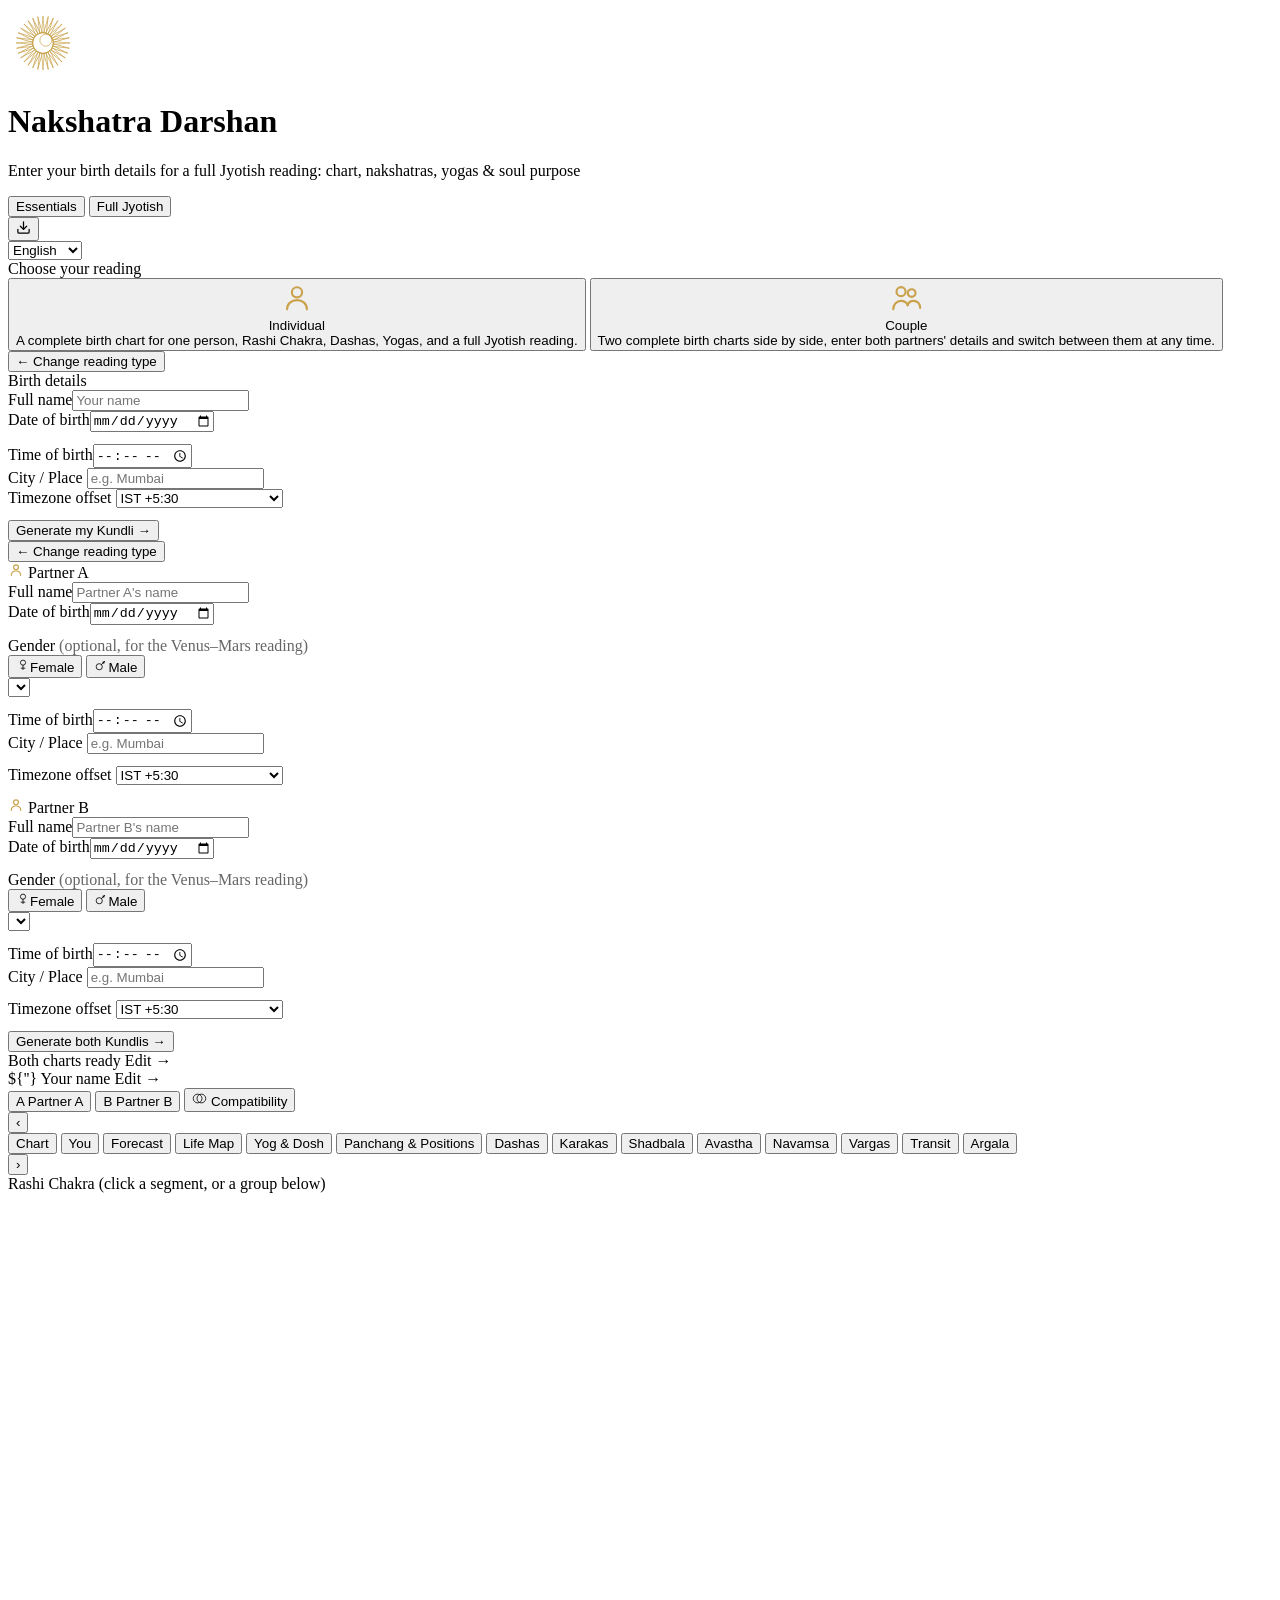
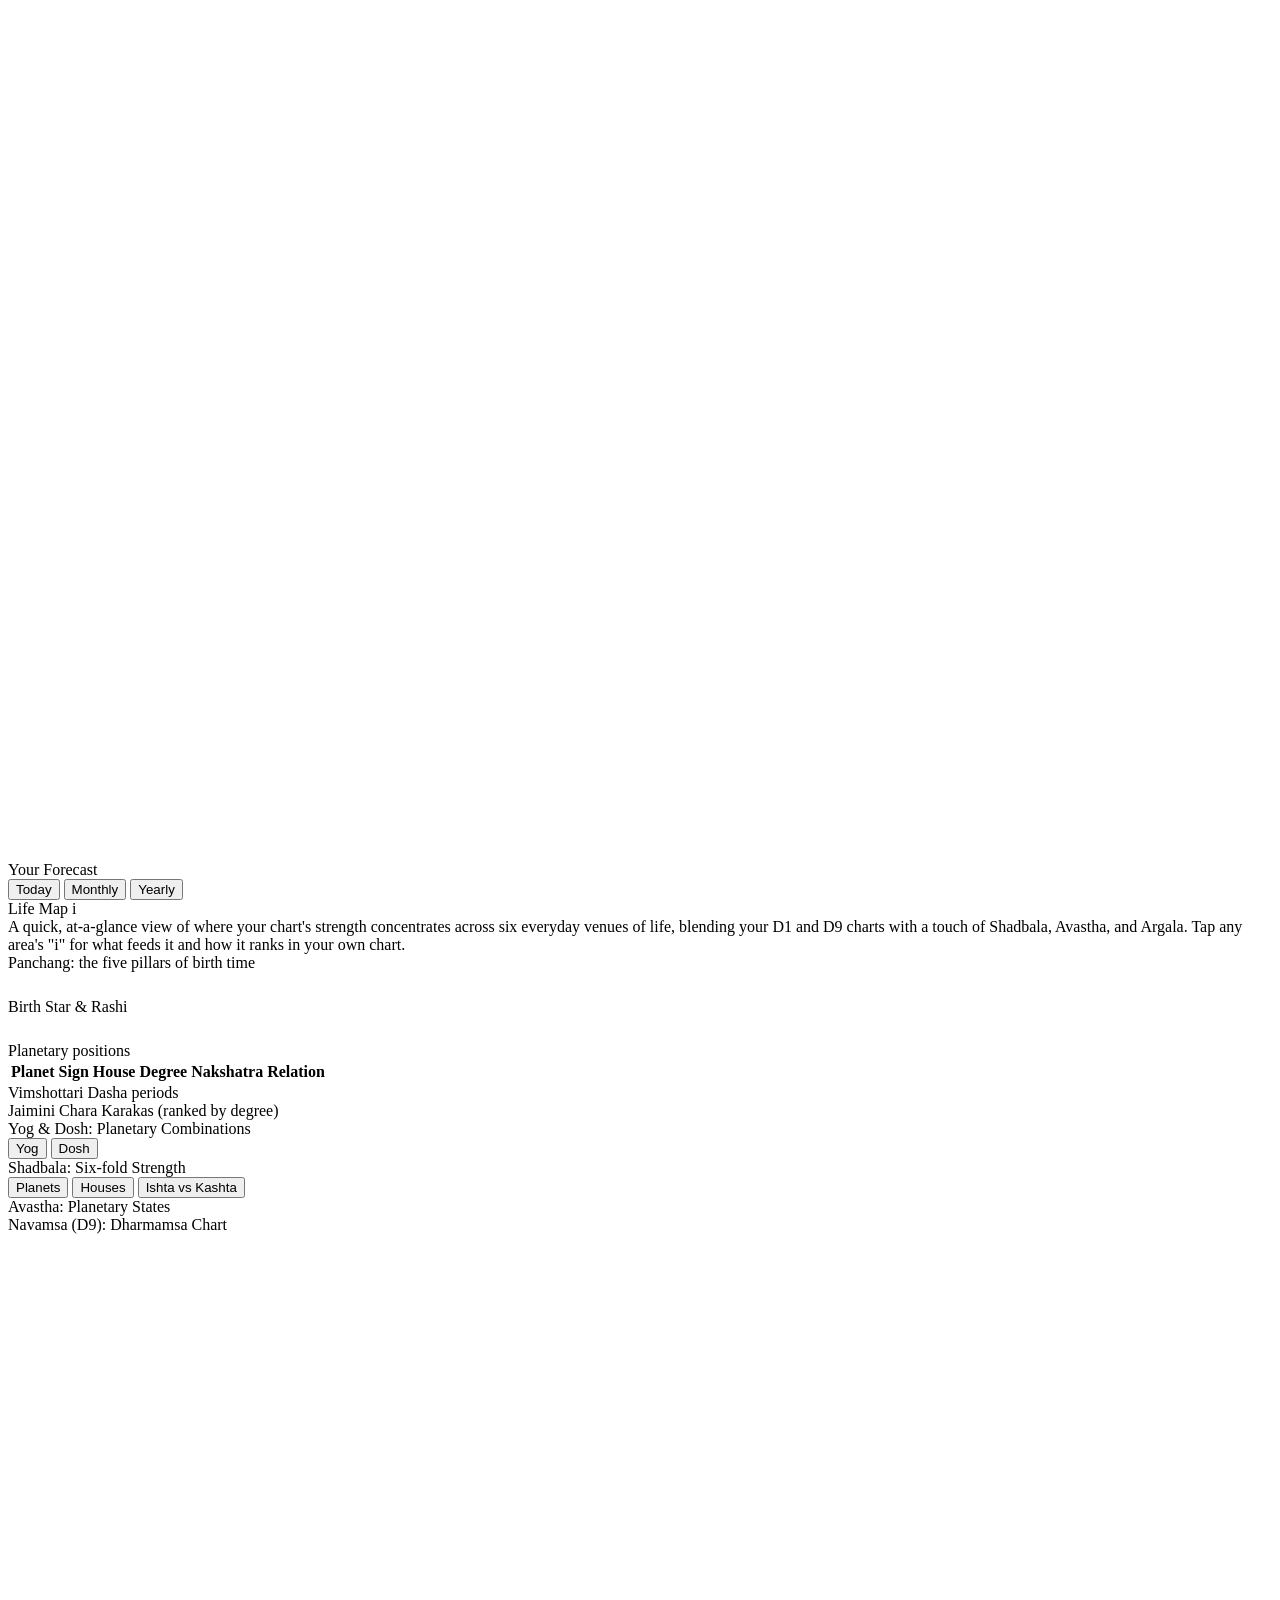
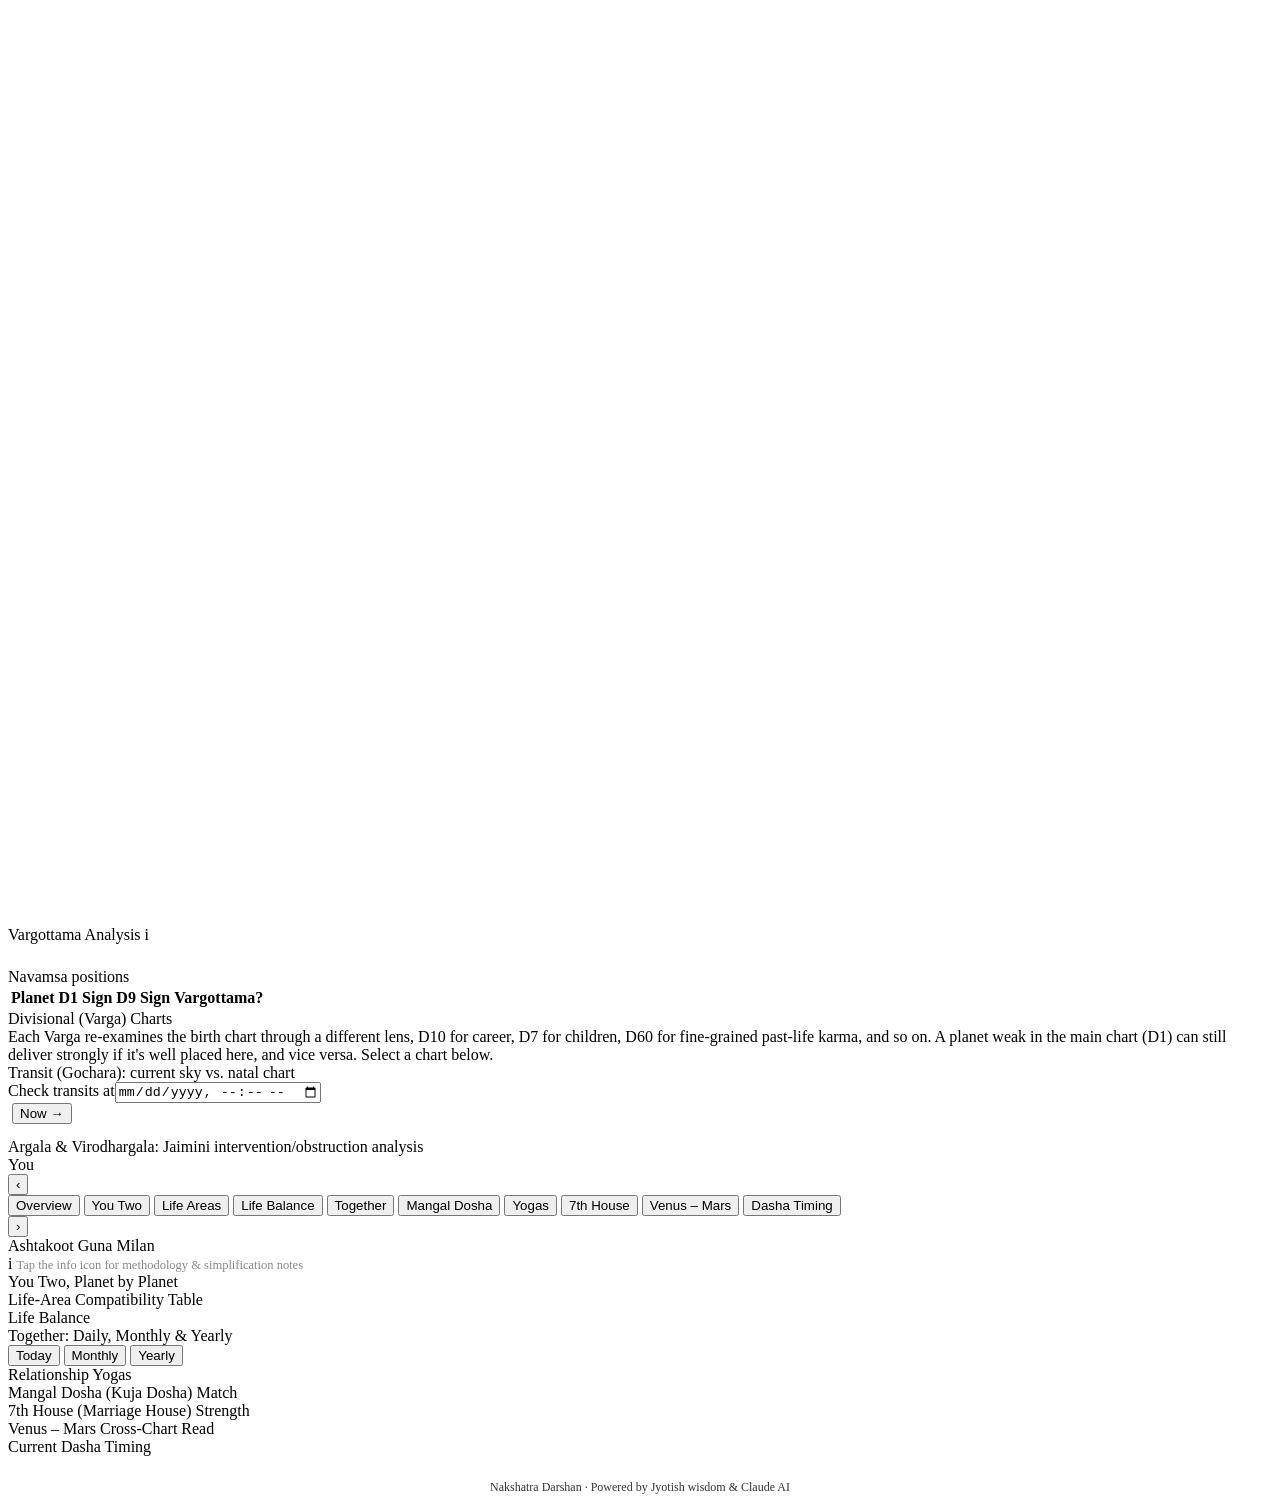
==== commit b0f942cf: "Add files via upload" ====
--- a/index.html
+++ b/index.html
@@ -4,10 +4,10 @@
 <meta charset="UTF-8">
 <meta name="viewport" content="width=device-width, initial-scale=1.0">
 <title>Nakshatra Darshan</title>
-<link rel="icon" href="data:image/svg+xml,<svg xmlns='http://www.w3.org/2000/svg' viewBox='0 0 100 100'><circle cx='50' cy='50' r='50' fill='%230a0910'/><g fill='%23c9a24b'><path d='M44.3 35Q42.8 25.1 42 17Q41.2 25.1 39.8 35Z'/><path d='M50.5 37.5Q51.6 31.9 52.8 27.5Q50.2 31.2 46.5 35.5Z'/><path d='M55.1 42.4Q62 35.1 67.8 29.4Q61 33.9 52.3 38.9Z'/><path d='M57.1 48.9Q62.2 46.2 66.4 44.4Q61.8 44.7 56.1 44.5Z'/><path d='M56.1 55.5Q66.1 56.3 74.2 57.3Q66.5 54.8 57.1 51.1Z'/><path d='M52.3 61.1Q57.5 63.4 61.5 65.6Q58.5 62.2 55.1 57.6Z'/><path d='M46.5 64.5Q52.1 72.8 56.3 79.7Q53.5 72.1 50.5 62.5Z'/><path d='M39.8 65Q41.2 70.5 42 75Q42.8 70.5 44.3 65Z'/><path d='M33.5 62.5Q30.5 72.1 27.7 79.7Q31.9 72.8 37.5 64.5Z'/><path d='M28.9 57.6Q25.5 62.2 22.5 65.6Q26.5 63.4 31.7 61.1Z'/><path d='M26.9 51.1Q17.5 54.8 9.8 57.3Q17.9 56.3 27.9 55.5Z'/><path d='M27.9 44.5Q22.2 44.7 17.6 44.4Q21.8 46.2 26.9 48.9Z'/><path d='M31.7 38.9Q23 33.9 16.2 29.4Q22 35.1 28.9 42.4Z'/><path d='M37.5 35.5Q33.8 31.2 31.2 27.5Q32.4 31.9 33.5 37.5Z'/></g><circle cx='42' cy='50' r='15' fill='none' stroke='%23c9a24b' stroke-width='1'/><g fill='%23c9a24b'><circle cx='41.5' cy='47.5' r='0.6' opacity='0.54'/><circle cx='42.7' cy='41' r='0.6' opacity='0.58'/><circle cx='41.2' cy='59.6' r='0.6' opacity='0.54'/><circle cx='40' cy='41.3' r='0.6' opacity='0.94'/><circle cx='37.2' cy='59.7' r='0.6' opacity='0.84'/><circle cx='30.3' cy='48' r='0.6' opacity='0.51'/><circle cx='47.2' cy='45' r='1.1' opacity='0.88'/><circle cx='32.4' cy='55.3' r='0.6' opacity='0.68'/><circle cx='41.9' cy='49.5' r='0.6' opacity='0.74'/><circle cx='48.6' cy='42.3' r='0.6' opacity='0.89'/><circle cx='33.4' cy='45' r='0.6' opacity='0.69'/><circle cx='30.3' cy='47.7' r='0.6' opacity='0.73'/><circle cx='32.2' cy='50.2' r='0.6' opacity='0.93'/><circle cx='37.9' cy='43.2' r='0.6' opacity='0.85'/><circle cx='29.4' cy='52.7' r='1.1' opacity='0.86'/><circle cx='36.4' cy='38.6' r='0.6' opacity='0.53'/><circle cx='50.7' cy='53.8' r='1.1' opacity='0.67'/><circle cx='35.2' cy='48.3' r='0.6' opacity='0.78'/></g><circle cx='61.3' cy='50' r='25.5' fill='%230a0910'/><path d='M65 25A25 25 0 1 0 65 75A35 35 0 0 1 65 25Z' fill='%23c9a24b'/><g fill='%23c9a24b'><circle cx='93.5' cy='64.5' r='1' opacity='0.8'/><circle cx='88.1' cy='73.1' r='0.91' opacity='0.7'/><circle cx='80.2' cy='79.8' r='0.82' opacity='0.6'/><circle cx='70.3' cy='83.7' r='0.73' opacity='0.5'/><circle cx='59.6' cy='84.4' r='0.64' opacity='0.4'/><circle cx='48.9' cy='81.6' r='0.55' opacity='0.3'/><path d='M20 78c0.9 1.35 0.9 2.7 0 3.3c-0.9-0.6-0.9-2.7 0-3.3z'/><path d='M80 80c0.78 1.17 0.78 2.34 0 2.86c-0.78-0.52-0.78-2.34 0-2.86z'/></g></svg>">
+<link rel="icon" href="data:image/svg+xml,<svg xmlns='http://www.w3.org/2000/svg' viewBox='0 0 100 100'><defs><path id='ray' d='M48,35.5 C48.9,26.5 49.6,17.5 50,11.5 C50.4,17.5 51.1,26.5 52,35.5 Z'/></defs><circle cx='50' cy='50' r='50' fill='%230a0910'/><g fill='none' stroke='%23c9a24b' stroke-width='1' stroke-linejoin='round'><use href='%23ray' transform='rotate(0 50 50)'/><use href='%23ray' transform='rotate(11.25 50 50)'/><use href='%23ray' transform='rotate(22.5 50 50)'/><use href='%23ray' transform='rotate(33.75 50 50)'/><use href='%23ray' transform='rotate(45 50 50)'/><use href='%23ray' transform='rotate(56.25 50 50)'/><use href='%23ray' transform='rotate(67.5 50 50)'/><use href='%23ray' transform='rotate(78.75 50 50)'/><use href='%23ray' transform='rotate(90 50 50)'/><use href='%23ray' transform='rotate(101.25 50 50)'/><use href='%23ray' transform='rotate(112.5 50 50)'/><use href='%23ray' transform='rotate(123.75 50 50)'/><use href='%23ray' transform='rotate(135 50 50)'/><use href='%23ray' transform='rotate(146.25 50 50)'/><use href='%23ray' transform='rotate(157.5 50 50)'/><use href='%23ray' transform='rotate(168.75 50 50)'/><use href='%23ray' transform='rotate(180 50 50)'/><use href='%23ray' transform='rotate(191.25 50 50)'/><use href='%23ray' transform='rotate(202.5 50 50)'/><use href='%23ray' transform='rotate(213.75 50 50)'/><use href='%23ray' transform='rotate(225 50 50)'/><use href='%23ray' transform='rotate(236.25 50 50)'/><use href='%23ray' transform='rotate(247.5 50 50)'/><use href='%23ray' transform='rotate(258.75 50 50)'/><use href='%23ray' transform='rotate(270 50 50)'/><use href='%23ray' transform='rotate(281.25 50 50)'/><use href='%23ray' transform='rotate(292.5 50 50)'/><use href='%23ray' transform='rotate(303.75 50 50)'/><use href='%23ray' transform='rotate(315 50 50)'/><use href='%23ray' transform='rotate(326.25 50 50)'/><use href='%23ray' transform='rotate(337.5 50 50)'/><use href='%23ray' transform='rotate(348.75 50 50)'/></g><circle cx='50' cy='50' r='15' fill='%230a0910' stroke='%23c9a24b' stroke-width='1.2'/><circle cx='54' cy='46' r='8.5' fill='%230a0910' stroke='%23c9a24b' stroke-width='1'/></svg>">
 <link rel="preconnect" href="https://fonts.googleapis.com">
 <link rel="preconnect" href="https://fonts.gstatic.com" crossorigin>
-<link href="https://fonts.googleapis.com/css2?family=Cormorant+Garamond:ital,wght@0,500;0,600;0,700;1,600&display=swap" rel="stylesheet">
+<link href="https://fonts.googleapis.com/css2?family=Cormorant+Garamond:ital,wght@0,500;0,600;0,700;1,600&family=Manrope:wght@400;500;600;700;800&display=swap" rel="stylesheet">
 <link rel="stylesheet" href="css/styles.css">
 </head>
 <body>
@@ -17,48 +17,44 @@
   <div class="hero">
     <div class="sun-icon">
       <svg width="70" height="70" viewBox="0 0 100 100" xmlns="http://www.w3.org/2000/svg">
-        <circle cx="50" cy="50" r="48" fill="none" stroke="#c9a24b" stroke-width="0.6" stroke-dasharray="1.4 3.4" opacity="0.4"/>
-        <g fill="#c9a24b">
-          <path d="M44.3 35Q42.8 25.1 42 17Q41.2 25.1 39.8 35Z"/>
-          <path d="M50.5 37.5Q51.6 31.9 52.8 27.5Q50.2 31.2 46.5 35.5Z"/>
-          <path d="M55.1 42.4Q62 35.1 67.8 29.4Q61 33.9 52.3 38.9Z"/>
-          <path d="M57.1 48.9Q62.2 46.2 66.4 44.4Q61.8 44.7 56.1 44.5Z"/>
-          <path d="M56.1 55.5Q66.1 56.3 74.2 57.3Q66.5 54.8 57.1 51.1Z"/>
-          <path d="M52.3 61.1Q57.5 63.4 61.5 65.6Q58.5 62.2 55.1 57.6Z"/>
-          <path d="M46.5 64.5Q52.1 72.8 56.3 79.7Q53.5 72.1 50.5 62.5Z"/>
-          <path d="M39.8 65Q41.2 70.5 42 75Q42.8 70.5 44.3 65Z"/>
-          <path d="M33.5 62.5Q30.5 72.1 27.7 79.7Q31.9 72.8 37.5 64.5Z"/>
-          <path d="M28.9 57.6Q25.5 62.2 22.5 65.6Q26.5 63.4 31.7 61.1Z"/>
-          <path d="M26.9 51.1Q17.5 54.8 9.8 57.3Q17.9 56.3 27.9 55.5Z"/>
-          <path d="M27.9 44.5Q22.2 44.7 17.6 44.4Q21.8 46.2 26.9 48.9Z"/>
-          <path d="M31.7 38.9Q23 33.9 16.2 29.4Q22 35.1 28.9 42.4Z"/>
-          <path d="M37.5 35.5Q33.8 31.2 31.2 27.5Q32.4 31.9 33.5 37.5Z"/>
+        <defs>
+          <path id="ray" d="M48,35.5 C48.9,26.5 49.6,17.5 50,11.5 C50.4,17.5 51.1,26.5 52,35.5 Z"/>
+        </defs>
+        <g fill="none" stroke="#c9a24b" stroke-width="1" stroke-linejoin="round">
+          <use href="#ray" transform="rotate(0 50 50)"/><use href="#ray" transform="rotate(11.25 50 50)"/><use href="#ray" transform="rotate(22.5 50 50)"/><use href="#ray" transform="rotate(33.75 50 50)"/><use href="#ray" transform="rotate(45 50 50)"/><use href="#ray" transform="rotate(56.25 50 50)"/><use href="#ray" transform="rotate(67.5 50 50)"/><use href="#ray" transform="rotate(78.75 50 50)"/><use href="#ray" transform="rotate(90 50 50)"/><use href="#ray" transform="rotate(101.25 50 50)"/><use href="#ray" transform="rotate(112.5 50 50)"/><use href="#ray" transform="rotate(123.75 50 50)"/><use href="#ray" transform="rotate(135 50 50)"/><use href="#ray" transform="rotate(146.25 50 50)"/><use href="#ray" transform="rotate(157.5 50 50)"/><use href="#ray" transform="rotate(168.75 50 50)"/><use href="#ray" transform="rotate(180 50 50)"/><use href="#ray" transform="rotate(191.25 50 50)"/><use href="#ray" transform="rotate(202.5 50 50)"/><use href="#ray" transform="rotate(213.75 50 50)"/><use href="#ray" transform="rotate(225 50 50)"/><use href="#ray" transform="rotate(236.25 50 50)"/><use href="#ray" transform="rotate(247.5 50 50)"/><use href="#ray" transform="rotate(258.75 50 50)"/><use href="#ray" transform="rotate(270 50 50)"/><use href="#ray" transform="rotate(281.25 50 50)"/><use href="#ray" transform="rotate(292.5 50 50)"/><use href="#ray" transform="rotate(303.75 50 50)"/><use href="#ray" transform="rotate(315 50 50)"/><use href="#ray" transform="rotate(326.25 50 50)"/><use href="#ray" transform="rotate(337.5 50 50)"/><use href="#ray" transform="rotate(348.75 50 50)"/>
         </g>
-        <circle cx="42" cy="50" r="15" fill="none" stroke="#c9a24b" stroke-width="1"/>
-        <g fill="#c9a24b">
-          <circle cx="41.5" cy="47.5" r="0.6" opacity="0.54"/><circle cx="42.7" cy="41" r="0.6" opacity="0.58"/><circle cx="41.2" cy="59.6" r="0.6" opacity="0.54"/><circle cx="40" cy="41.3" r="0.6" opacity="0.94"/><circle cx="37.2" cy="59.7" r="0.6" opacity="0.84"/><circle cx="30.3" cy="48" r="0.6" opacity="0.51"/><circle cx="47.2" cy="45" r="1.1" opacity="0.88"/><circle cx="32.4" cy="55.3" r="0.6" opacity="0.68"/><circle cx="41.9" cy="49.5" r="0.6" opacity="0.74"/><circle cx="48.6" cy="42.3" r="0.6" opacity="0.89"/><circle cx="33.4" cy="45" r="0.6" opacity="0.69"/><circle cx="30.3" cy="47.7" r="0.6" opacity="0.73"/><circle cx="32.2" cy="50.2" r="0.6" opacity="0.93"/><circle cx="37.9" cy="43.2" r="0.6" opacity="0.85"/><circle cx="29.4" cy="52.7" r="1.1" opacity="0.86"/><circle cx="36.4" cy="38.6" r="0.6" opacity="0.53"/><circle cx="50.7" cy="53.8" r="1.1" opacity="0.67"/><circle cx="35.2" cy="48.3" r="0.6" opacity="0.78"/>
-        </g>
-        <circle cx="61.3" cy="50" r="25.5" fill="#0a0910"/>
-        <path d="M65 25A25 25 0 1 0 65 75A35 35 0 0 1 65 25Z" fill="#c9a24b"/>
-        <g fill="#c9a24b">
-          <circle cx="93.5" cy="64.5" r="1" opacity="0.8"/><circle cx="88.1" cy="73.1" r="0.91" opacity="0.7"/><circle cx="80.2" cy="79.8" r="0.82" opacity="0.6"/><circle cx="70.3" cy="83.7" r="0.73" opacity="0.5"/><circle cx="59.6" cy="84.4" r="0.64" opacity="0.4"/><circle cx="48.9" cy="81.6" r="0.55" opacity="0.3"/>
-          <path d="M20 78c0.9 1.35 0.9 2.7 0 3.3c-0.9-0.6-0.9-2.7 0-3.3z"/><path d="M80 80c0.78 1.17 0.78 2.34 0 2.86c-0.78-0.52-0.78-2.34 0-2.86z"/>
-        </g>
+        <circle cx="50" cy="50" r="15" fill="none" stroke="#c9a24b" stroke-width="1.2"/>
+        <circle cx="54" cy="46" r="8.5" fill="none" stroke="#c9a24b" stroke-width="1"/>
       </svg>
     </div>
-    <h1 data-i18n="hero.title">Nakshatra Darshan</h1>
-    <p data-i18n="hero.subtitle">Enter your birth details for a full Jyotish reading — chart, nakshatras, yogas & soul purpose</p>
-  </div>
-
-  <div id="lang-switcher" class="lang-switcher">
-    <select id="lang-select" onchange="setLanguage(this.value)" aria-label="Language">
-      <option value="en">English</option>
-      <option value="fr">Français</option>
-      <option value="es">Español</option>
-      <option value="de">Deutsch</option>
-      <option value="hi">हिन्दी</option>
-      <option value="ja">日本語</option>
-    </select>
+    <div class="hero-title-row">
+      <div class="hero-const-layer">
+        <div id="hero-const-a" class="hero-const hidden"></div>
+        <div id="hero-const-b" class="hero-const hidden"></div>
+      </div>
+      <h1 data-i18n="hero.title">Nakshatra Darshan</h1>
+    </div>
+    <p data-i18n="hero.subtitle">Enter your birth details for a full Jyotish reading: chart, nakshatras, yogas & soul purpose</p>
+  </div>
+
+  <div id="top-right-controls" class="top-right-controls">
+    <div id="view-mode-switcher" class="view-mode-switcher" role="group" aria-label="View mode">
+      <button type="button" class="view-mode-btn" id="view-mode-btn-essentials" onclick="setViewMode('essentials')" data-i18n="viewMode.essentials">Essentials</button>
+      <button type="button" class="view-mode-btn" id="view-mode-btn-full" onclick="setViewMode('full')" data-i18n="viewMode.full">Full Jyotish</button>
+    </div>
+    <button class="btn-download-icon hidden" id="download-row" onclick="downloadReport()" title="Download full report" aria-label="Download full report">
+      <svg width="15" height="15" viewBox="0 0 24 24" fill="none" stroke="currentColor" stroke-width="2" stroke-linecap="round" stroke-linejoin="round"><path d="M21 15v4a2 2 0 0 1-2 2H5a2 2 0 0 1-2-2v-4"/><polyline points="7 10 12 15 17 10"/><line x1="12" y1="15" x2="12" y2="3"/></svg>
+    </button>
+    <div id="lang-switcher" class="lang-switcher">
+      <select id="lang-select" onchange="setLanguage(this.value)" aria-label="Language">
+        <option value="en">English</option>
+        <option value="fr">Français</option>
+        <option value="es">Español</option>
+        <option value="de">Deutsch</option>
+        <option value="hi">हिन्दी</option>
+        <option value="ja">日本語</option>
+      </select>
+    </div>
   </div>
 
   <div id="mode-select" class="mode-select">
@@ -72,7 +68,7 @@
           </svg>
         </div>
         <div class="mode-card-title" data-i18n="mode.individual.title">Individual</div>
-        <div class="mode-card-desc" data-i18n="mode.individual.desc">A complete birth chart for one person — Rashi Chakra, Dashas, Yogas, and a full Jyotish reading.</div>
+        <div class="mode-card-desc" data-i18n="mode.individual.desc">A complete birth chart for one person, Rashi Chakra, Dashas, Yogas, and a full Jyotish reading.</div>
       </button>
       <button class="mode-card" onclick="chooseMode('couple')">
         <div class="mode-card-icon">
@@ -84,7 +80,7 @@
           </svg>
         </div>
         <div class="mode-card-title" data-i18n="mode.couple.title">Couple</div>
-        <div class="mode-card-desc" data-i18n="mode.couple.desc">Two complete birth charts side by side — enter both partners' details and switch between them at any time.</div>
+        <div class="mode-card-desc" data-i18n="mode.couple.desc">Two complete birth charts side by side, enter both partners' details and switch between them at any time.</div>
       </button>
     </div>
   </div>
@@ -172,6 +168,18 @@
           <div class="field"><label data-i18n="form.fullName">Full name</label><input type="text" id="name-a" placeholder="Partner A's name" data-i18n-placeholder="form.partnerAName"></div>
           <div class="field"><label data-i18n="form.dob">Date of birth</label><input type="date" id="dob-a"></div>
         </div>
+        <div class="field gender-field" style="margin-bottom:12px">
+          <label data-i18n="form.gender">Gender <span style="color:#666;font-weight:400">(optional, for the Venus&ndash;Mars reading)</span></label>
+          <div class="gender-toggle" role="group" aria-label="Gender">
+            <button type="button" class="gender-toggle-btn" id="gender-btn-a-female" onclick="setGenderPill('a','female')"><svg width="14" height="14" viewBox="0 0 24 24"><circle cx="12" cy="8" r="4.4" fill="none" stroke="currentColor" stroke-width="1.4"/><path d="M12 12.4v7.4" stroke="currentColor" stroke-width="1.4" fill="none" stroke-linecap="round"/><path d="M8.8 17.4h6.4" stroke="currentColor" stroke-width="1.4" fill="none" stroke-linecap="round"/></svg><span data-i18n="form.genderFemale">Female</span></button>
+            <button type="button" class="gender-toggle-btn" id="gender-btn-a-male" onclick="setGenderPill('a','male')"><svg width="14" height="14" viewBox="0 0 24 24"><circle cx="9" cy="15" r="5.3" fill="none" stroke="currentColor" stroke-width="1.4"/><path d="M12.7 11.3L18 6" stroke="currentColor" stroke-width="1.4" fill="none" stroke-linecap="round" stroke-linejoin="round"/><path d="M19 5L17.1 10.1L13.9 6.9Z" fill="currentColor" stroke="none"/></svg><span data-i18n="form.genderMale">Male</span></button>
+          </div>
+          <select id="gender-a" class="gender-hidden-select" tabindex="-1" aria-hidden="true">
+            <option value=""></option>
+            <option value="female"></option>
+            <option value="male"></option>
+          </select>
+        </div>
         <div class="form-grid" style="margin-bottom:12px">
           <div class="field"><label data-i18n="form.tob">Time of birth</label><input type="time" id="tob-a"></div>
           <div class="field city-wrap">
@@ -238,6 +246,18 @@
           <div class="field"><label data-i18n="form.fullName">Full name</label><input type="text" id="name-b" placeholder="Partner B's name" data-i18n-placeholder="form.partnerBName"></div>
           <div class="field"><label data-i18n="form.dob">Date of birth</label><input type="date" id="dob-b"></div>
         </div>
+        <div class="field gender-field" style="margin-bottom:12px">
+          <label data-i18n="form.gender">Gender <span style="color:#666;font-weight:400">(optional, for the Venus&ndash;Mars reading)</span></label>
+          <div class="gender-toggle" role="group" aria-label="Gender">
+            <button type="button" class="gender-toggle-btn" id="gender-btn-b-female" onclick="setGenderPill('b','female')"><svg width="14" height="14" viewBox="0 0 24 24"><circle cx="12" cy="8" r="4.4" fill="none" stroke="currentColor" stroke-width="1.4"/><path d="M12 12.4v7.4" stroke="currentColor" stroke-width="1.4" fill="none" stroke-linecap="round"/><path d="M8.8 17.4h6.4" stroke="currentColor" stroke-width="1.4" fill="none" stroke-linecap="round"/></svg><span data-i18n="form.genderFemale">Female</span></button>
+            <button type="button" class="gender-toggle-btn" id="gender-btn-b-male" onclick="setGenderPill('b','male')"><svg width="14" height="14" viewBox="0 0 24 24"><circle cx="9" cy="15" r="5.3" fill="none" stroke="currentColor" stroke-width="1.4"/><path d="M12.7 11.3L18 6" stroke="currentColor" stroke-width="1.4" fill="none" stroke-linecap="round" stroke-linejoin="round"/><path d="M19 5L17.1 10.1L13.9 6.9Z" fill="currentColor" stroke="none"/></svg><span data-i18n="form.genderMale">Male</span></button>
+          </div>
+          <select id="gender-b" class="gender-hidden-select" tabindex="-1" aria-hidden="true">
+            <option value=""></option>
+            <option value="female"></option>
+            <option value="male"></option>
+          </select>
+        </div>
         <div class="form-grid" style="margin-bottom:12px">
           <div class="field"><label data-i18n="form.tob">Time of birth</label><input type="time" id="tob-b"></div>
           <div class="field city-wrap">
@@ -316,13 +336,6 @@
     <span class="name-card-edit" data-i18n="common.edit">Edit →</span>
   </div>
 
-  <div class="download-row hidden" id="download-row">
-    <button class="btn-download" onclick="downloadReport()">
-      <svg width="15" height="15" viewBox="0 0 24 24" fill="none" stroke="currentColor" stroke-width="2" stroke-linecap="round" stroke-linejoin="round"><path d="M21 15v4a2 2 0 0 1-2 2H5a2 2 0 0 1-2-2v-4"/><polyline points="7 10 12 15 17 10"/><line x1="12" y1="15" x2="12" y2="3"/></svg>
-      <span data-i18n="common.downloadReport">Download full report</span>
-    </button>
-  </div>
-
   <div id="result-area" class="hidden">
     <div id="person-switcher" class="person-switcher hidden">
       <button class="person-switch-btn active" id="switch-btn-a" onclick="switchActivePerson('a')">
@@ -342,19 +355,20 @@
       <div class="tab-row-wrap">
         <button class="tab-scroll-btn hidden" id="tab-scroll-left" onclick="scrollTabs(-1)" aria-label="Scroll tabs left">‹</button>
         <div class="tab-row" id="tab-row">
-          <button class="tab active" onclick="showTab('chart')" data-i18n="tabs.chart">Chart</button>
-          <button class="tab" onclick="showTab('updates')" data-i18n="tabs.updates">Updates</button>
-          <button class="tab" onclick="showTab('positions')" data-i18n="tabs.positions">Panchang &amp; Positions</button>
-          <button class="tab" onclick="showTab('dashas')" data-i18n="tabs.dashas">Dashas</button>
-          <button class="tab" onclick="showTab('karakas')" data-i18n="tabs.karakas">Karakas</button>
-          <button class="tab" onclick="showTab('yogadosha')" data-i18n="tabs.yogadosha">Yog &amp; Dosh</button>
-          <button class="tab" onclick="showTab('shadbala')" data-i18n="tabs.shadbala">Shadbala</button>
-          <button class="tab" onclick="showTab('avastha')" data-i18n="tabs.avastha">Avastha</button>
-          <button class="tab" onclick="showTab('navamsa')" data-i18n="tabs.navamsa">Navamsa</button>
-          <button class="tab" onclick="showTab('vargas')" data-i18n="tabs.vargas">Vargas</button>
-          <button class="tab" onclick="showTab('transit')" data-i18n="tabs.transit">Transit</button>
-          <button class="tab" onclick="showTab('argala')" data-i18n="tabs.argala">Argala</button>
-          <button class="tab" onclick="showTab('reading')" data-i18n="tabs.reading">AI Reading</button>
+          <button class="tab active" onclick="showTab('chart')" data-i18n="tabs.chart" data-tier="essentials">Chart</button>
+          <button class="tab" onclick="showTab('reading')" data-i18n="tabs.reading" data-tier="essentials">You</button>
+          <button class="tab" onclick="showTab('updates')" data-i18n="tabs.updates" data-tier="essentials">Forecast</button>
+          <button class="tab" onclick="showTab('lifemap')" data-i18n="tabs.lifemap" data-tier="essentials">Life Map</button>
+          <button class="tab" onclick="showTab('yogadosha')" data-i18n="tabs.yogadosha" data-tier="essentials">Yog &amp; Dosh</button>
+          <button class="tab" onclick="showTab('positions')" data-i18n="tabs.positions" data-tier="full">Panchang &amp; Positions</button>
+          <button class="tab" onclick="showTab('dashas')" data-i18n="tabs.dashas" data-tier="full">Dashas</button>
+          <button class="tab" onclick="showTab('karakas')" data-i18n="tabs.karakas" data-tier="full">Karakas</button>
+          <button class="tab" onclick="showTab('shadbala')" data-i18n="tabs.shadbala" data-tier="full">Shadbala</button>
+          <button class="tab" onclick="showTab('avastha')" data-i18n="tabs.avastha" data-tier="full">Avastha</button>
+          <button class="tab" onclick="showTab('navamsa')" data-i18n="tabs.navamsa" data-tier="full">Navamsa</button>
+          <button class="tab" onclick="showTab('vargas')" data-i18n="tabs.vargas" data-tier="full">Vargas</button>
+          <button class="tab" onclick="showTab('transit')" data-i18n="tabs.transit" data-tier="full">Transit</button>
+          <button class="tab" onclick="showTab('argala')" data-i18n="tabs.argala" data-tier="full">Argala</button>
         </div>
         <button class="tab-scroll-btn" id="tab-scroll-right" onclick="scrollTabs(1)" aria-label="Scroll tabs right">›</button>
       </div>
@@ -362,6 +376,7 @@
       <div id="tab-chart">
         <div id="chart-big-three" class="chart-big-three"></div>
         <div id="chart-headline" class="chart-headline"></div>
+        <div id="personality-snapshot" class="personality-snapshot hidden"></div>
         <div class="section-title" data-i18n="chart.rashiChakra">Rashi Chakra (click a segment, or a group below)</div>
         <div class="trikona-btn-row" id="trikona-btn-row"></div>
         <div class="kundli-center chart-wheel-stage">
@@ -369,23 +384,29 @@
           <div id="chart-star-field" class="chart-star-field"></div>
           <svg class="kundli-svg" id="kundli-svg" viewBox="0 0 260 260" xmlns="http://www.w3.org/2000/svg" preserveAspectRatio="xMidYMid meet"></svg>
         </div>
-        <div id="personality-snapshot" class="personality-snapshot hidden"></div>
         <div id="segment-detail" class="segment-detail hidden"></div>
         <div id="group-detail" class="segment-detail hidden"></div>
       </div>
 
       <div id="tab-updates" class="hidden">
-        <div class="section-title" data-i18n="updates.title">Your Updates</div>
+        <div class="section-title" data-i18n="updates.title">Your Forecast</div>
         <div class="subtab-row">
-          <button class="subtab active" onclick="showUpdatesSubtab('daily')" data-i18n="updates.daily">Daily</button>
+          <button class="subtab active" onclick="showUpdatesSubtab('daily')" data-i18n="updates.daily">Today</button>
           <button class="subtab" onclick="showUpdatesSubtab('monthly')" data-i18n="updates.monthly">Monthly</button>
           <button class="subtab" onclick="showUpdatesSubtab('yearly')" data-i18n="updates.yearly">Yearly</button>
         </div>
         <div id="updates-content"></div>
       </div>
 
+      <div id="tab-lifemap" class="hidden">
+        <div class="section-title"><span data-i18n="lifemap.title">Life Map</span> <span class="info-icon" id="lifemap-info-trigger">i</span></div>
+        <div class="tab-intro" data-i18n="lifemap.intro">A quick, at-a-glance view of where your chart's strength concentrates across six everyday venues of life, blending your D1 and D9 charts with a touch of Shadbala, Avastha, and Argala. Tap any area's "i" for what feeds it and how it ranks in your own chart.</div>
+        <div id="lifemap-radar" class="lifemap-radar-wrap"></div>
+        <div id="lifemap-grid" class="shadbala-grid"></div>
+      </div>
+
       <div id="tab-positions" class="hidden">
-        <div class="section-title" data-i18n="positions.panchang">Panchang — the five pillars of birth time</div>
+        <div class="section-title" data-i18n="positions.panchang">Panchang: the five pillars of birth time</div>
         <div id="panchang-grid" class="panchang-grid"></div>
 
         <div class="section-title" style="margin-top:26px" data-i18n="positions.birthStar">Birth Star &amp; Rashi</div>
@@ -412,16 +433,16 @@
       </div>
 
       <div id="tab-yogadosha" class="hidden">
-        <div class="section-title" data-i18n="yogadosha.title">Yog &amp; Dosh — Planetary Combinations</div>
+        <div class="section-title" data-i18n="yogadosha.title">Yog &amp; Dosh: Planetary Combinations</div>
         <div class="subtab-row">
-          <button class="subtab active" onclick="showYDSubtab('yogas')" data-i18n="yogadosha.yogas">Yogas</button>
-          <button class="subtab" onclick="showYDSubtab('doshas')" data-i18n="yogadosha.doshas">Doshas</button>
+          <button class="subtab active" onclick="showYDSubtab('yogas')" data-i18n="yogadosha.yogas">Yog</button>
+          <button class="subtab" onclick="showYDSubtab('doshas')" data-i18n="yogadosha.doshas">Dosh</button>
         </div>
         <div id="yd-content"></div>
       </div>
 
       <div id="tab-shadbala" class="hidden">
-        <div class="section-title" data-i18n="shadbala.title">Shadbala — Six-fold Strength</div>
+        <div class="section-title" data-i18n="shadbala.title">Shadbala: Six-fold Strength</div>
         <div class="subtab-row">
           <button class="subtab active" onclick="showShadbalaSubtab('planets')" data-i18n="shadbala.planets">Planets</button>
           <button class="subtab" onclick="showShadbalaSubtab('houses')" data-i18n="shadbala.houses">Houses</button>
@@ -433,12 +454,12 @@
       </div>
 
       <div id="tab-avastha" class="hidden">
-        <div class="section-title" data-i18n="avastha.title">Avastha — Planetary States</div>
+        <div class="section-title" data-i18n="avastha.title">Avastha: Planetary States</div>
         <div id="avastha-content"></div>
       </div>
 
       <div id="tab-navamsa" class="hidden">
-        <div class="section-title" data-i18n="navamsa.title">Navamsa (D9) — Dharmamsa Chart</div>
+        <div class="section-title" data-i18n="navamsa.title">Navamsa (D9): Dharmamsa Chart</div>
         <div id="navamsa-asc-card" class="navamsa-asc-card"></div>
         <div class="kundli-center">
           <svg class="kundli-svg" id="navamsa-svg" viewBox="0 0 260 260" xmlns="http://www.w3.org/2000/svg" preserveAspectRatio="xMidYMid meet"></svg>
@@ -457,13 +478,13 @@
 
       <div id="tab-vargas" class="hidden">
         <div class="section-title" data-i18n="vargas.title">Divisional (Varga) Charts</div>
-        <div class="varga-intro" data-i18n="vargas.intro">Each Varga re-examines the birth chart through a different lens — D10 for career, D7 for children, D60 for fine-grained past-life karma, and so on. A planet weak in the main chart (D1) can still deliver strongly if it's well placed here, and vice versa. Select a chart below.</div>
+        <div class="varga-intro" data-i18n="vargas.intro">Each Varga re-examines the birth chart through a different lens, D10 for career, D7 for children, D60 for fine-grained past-life karma, and so on. A planet weak in the main chart (D1) can still deliver strongly if it's well placed here, and vice versa. Select a chart below.</div>
         <div id="varga-chip-row" class="varga-chip-row"></div>
         <div id="varga-detail"></div>
       </div>
 
       <div id="tab-transit" class="hidden">
-        <div class="section-title" data-i18n="transit.title">Transit (Gochara) — current sky vs. natal chart</div>
+        <div class="section-title" data-i18n="transit.title">Transit (Gochara): current sky vs. natal chart</div>
         <div class="form-grid" style="margin-bottom:14px;align-items:end">
           <div class="field"><label data-i18n="transit.checkAt">Check transits at</label><input type="datetime-local" id="transit-datetime" onchange="renderTransitTab()"></div>
           <div class="field"><label>&nbsp;</label><button class="btn-primary" style="margin-top:0" onclick="setTransitNow()" data-i18n="transit.now">Now →</button></div>
@@ -472,31 +493,32 @@
       </div>
 
       <div id="tab-argala" class="hidden">
-        <div class="section-title" data-i18n="argala.title">Argala &amp; Virodhargala — Jaimini intervention/obstruction analysis</div>
+        <div class="section-title" data-i18n="argala.title">Argala &amp; Virodhargala: Jaimini intervention/obstruction analysis</div>
         <div id="argala-content"></div>
       </div>
 
       <div id="tab-reading" class="hidden">
-        <div id="reading-content">
-          <div class="status"><span class="spinner"></span><span data-i18n="reading.generating">Generating your personalised reading…</span></div>
-        </div>
+        <div class="section-title" data-i18n="tabs.reading">You</div>
+        <div id="reading-content"></div>
       </div>
     </div>
 
     <div class="card hidden" id="compat-card">
       <div class="tab-row-wrap">
+        <button class="tab-scroll-btn hidden" id="compat-tab-scroll-left" onclick="scrollCompatTabs(-1)" aria-label="Scroll tabs left">‹</button>
         <div class="tab-row" id="compat-tab-row">
-          <button class="tab active" onclick="showCompatTab('overview')" data-i18n="compat.overview">Overview</button>
-          <button class="tab" onclick="showCompatTab('together')" data-i18n="compat.together">Together</button>
-          <button class="tab" onclick="showCompatTab('d1')" data-i18n="compat.d1charts">D1 Charts</button>
-          <button class="tab" onclick="showCompatTab('const')" data-i18n="compat.constellations">Constellations</button>
-          <button class="tab" onclick="showCompatTab('yogas')" data-i18n="compat.yogas">Yogas</button>
-          <button class="tab" onclick="showCompatTab('mangal')" data-i18n="compat.mangal">Mangal Dosha</button>
-          <button class="tab" onclick="showCompatTab('seventh')" data-i18n="compat.seventh">7th House</button>
-          <button class="tab" onclick="showCompatTab('venusmars')" data-i18n="compat.venusmars">Venus &ndash; Mars</button>
-          <button class="tab" onclick="showCompatTab('navamsa')" data-i18n="compat.navamsa">Navamsa</button>
-          <button class="tab" onclick="showCompatTab('dashatiming')" data-i18n="compat.dashatiming">Dasha Timing</button>
-        </div>
+          <button class="tab active" onclick="showCompatTab('overview')" data-i18n="compat.overview" data-tier="essentials">Overview</button>
+          <button class="tab" onclick="showCompatTab('you')" data-i18n="compat.you" data-tier="essentials">You Two</button>
+          <button class="tab" onclick="showCompatTab('table')" data-i18n="compat.table" data-tier="essentials">Life Areas</button>
+          <button class="tab" onclick="showCompatTab('lifebalance')" data-i18n="compat.lifebalance" data-tier="essentials">Life Balance</button>
+          <button class="tab" onclick="showCompatTab('together')" data-i18n="compat.together" data-tier="essentials">Together</button>
+          <button class="tab" onclick="showCompatTab('mangal')" data-i18n="compat.mangal" data-tier="essentials">Mangal Dosha</button>
+          <button class="tab" onclick="showCompatTab('yogas')" data-i18n="compat.yogas" data-tier="full">Yogas</button>
+          <button class="tab" onclick="showCompatTab('seventh')" data-i18n="compat.seventh" data-tier="full">7th House</button>
+          <button class="tab" onclick="showCompatTab('venusmars')" data-i18n="compat.venusmars" data-tier="full">Venus &ndash; Mars</button>
+          <button class="tab" onclick="showCompatTab('dashatiming')" data-i18n="compat.dashatiming" data-tier="full">Dasha Timing</button>
+        </div>
+        <button class="tab-scroll-btn" id="compat-tab-scroll-right" onclick="scrollCompatTabs(1)" aria-label="Scroll tabs right">›</button>
       </div>
 
       <div id="compat-tab-overview">
@@ -508,24 +530,29 @@
         <div id="compat-overview-content"></div>
       </div>
 
+      <div id="compat-tab-you" class="hidden">
+        <div class="section-title" data-i18n="compat.youTitle">You Two, Planet by Planet</div>
+        <div id="compat-you-content"></div>
+      </div>
+
+      <div id="compat-tab-table" class="hidden">
+        <div class="section-title" data-i18n="compat.tableTitle">Life-Area Compatibility Table</div>
+        <div id="compat-table-content"></div>
+      </div>
+
+      <div id="compat-tab-lifebalance" class="hidden">
+        <div class="section-title" data-i18n="compat.lifebalanceTitle">Life Balance</div>
+        <div id="compat-lifebalance-content"></div>
+      </div>
+
       <div id="compat-tab-together" class="hidden">
-        <div class="section-title" data-i18n="compat.togetherTitle">Together — Daily, Monthly &amp; Yearly</div>
+        <div class="section-title" data-i18n="compat.togetherTitle">Together: Daily, Monthly &amp; Yearly</div>
         <div class="subtab-row">
-          <button class="subtab active" onclick="showTogetherSubtab('daily')" data-i18n="updates.daily">Daily</button>
+          <button class="subtab active" onclick="showTogetherSubtab('daily')" data-i18n="updates.daily">Today</button>
           <button class="subtab" onclick="showTogetherSubtab('monthly')" data-i18n="updates.monthly">Monthly</button>
           <button class="subtab" onclick="showTogetherSubtab('yearly')" data-i18n="updates.yearly">Yearly</button>
         </div>
         <div id="compat-together-content"></div>
-      </div>
-
-      <div id="compat-tab-d1" class="hidden">
-        <div class="section-title" data-i18n="compat.d1side">Both D1 Charts, Side by Side</div>
-        <div id="compat-d1-content"></div>
-      </div>
-
-      <div id="compat-tab-const" class="hidden">
-        <div class="section-title" data-i18n="compat.constTitle">Birth Star Constellations</div>
-        <div id="compat-const-content"></div>
       </div>
 
       <div id="compat-tab-yogas" class="hidden">
@@ -546,11 +573,6 @@
       <div id="compat-tab-venusmars" class="hidden">
         <div class="section-title" data-i18n="compat.venusmarsTitle">Venus &ndash; Mars Cross-Chart Read</div>
         <div id="compat-venusmars-content"></div>
-      </div>
-
-      <div id="compat-tab-navamsa" class="hidden">
-        <div class="section-title" data-i18n="compat.navamsaTitle">Navamsa (D9) Moon Comparison</div>
-        <div id="compat-navamsa-content"></div>
       </div>
 
       <div id="compat-tab-dashatiming" class="hidden">
@@ -575,13 +597,23 @@
 <script src="js/argala.js"></script>
 <script src="js/ashtakoot.js"></script>
 <script src="js/compatibility-extra.js"></script>
+<script src="js/compatibility-you.js"></script>
+<script src="js/compatibility-lifebalance.js"></script>
 <script src="js/transit.js"></script>
 <script src="js/varshaphala.js"></script>
 <script src="js/updates.js"></script>
+<script src="js/life-map.js"></script>
+<script src="js/you-tab.js"></script>
 <script src="js/timezone-lookup.js"></script>
 <script src="js/app-state.js"></script>
 <script src="js/render-chart.js"></script>
 <script src="js/render-tabs.js"></script>
+<script src="i18n/fr.js"></script>
+<script src="i18n/es.js"></script>
+<script src="i18n/de.js"></script>
+<script src="i18n/hi.js"></script>
+<script src="i18n/ja.js"></script>
 <script src="js/i18n.js"></script>
+<script src="js/scroll-reveal.js"></script>
 </body>
 </html>
